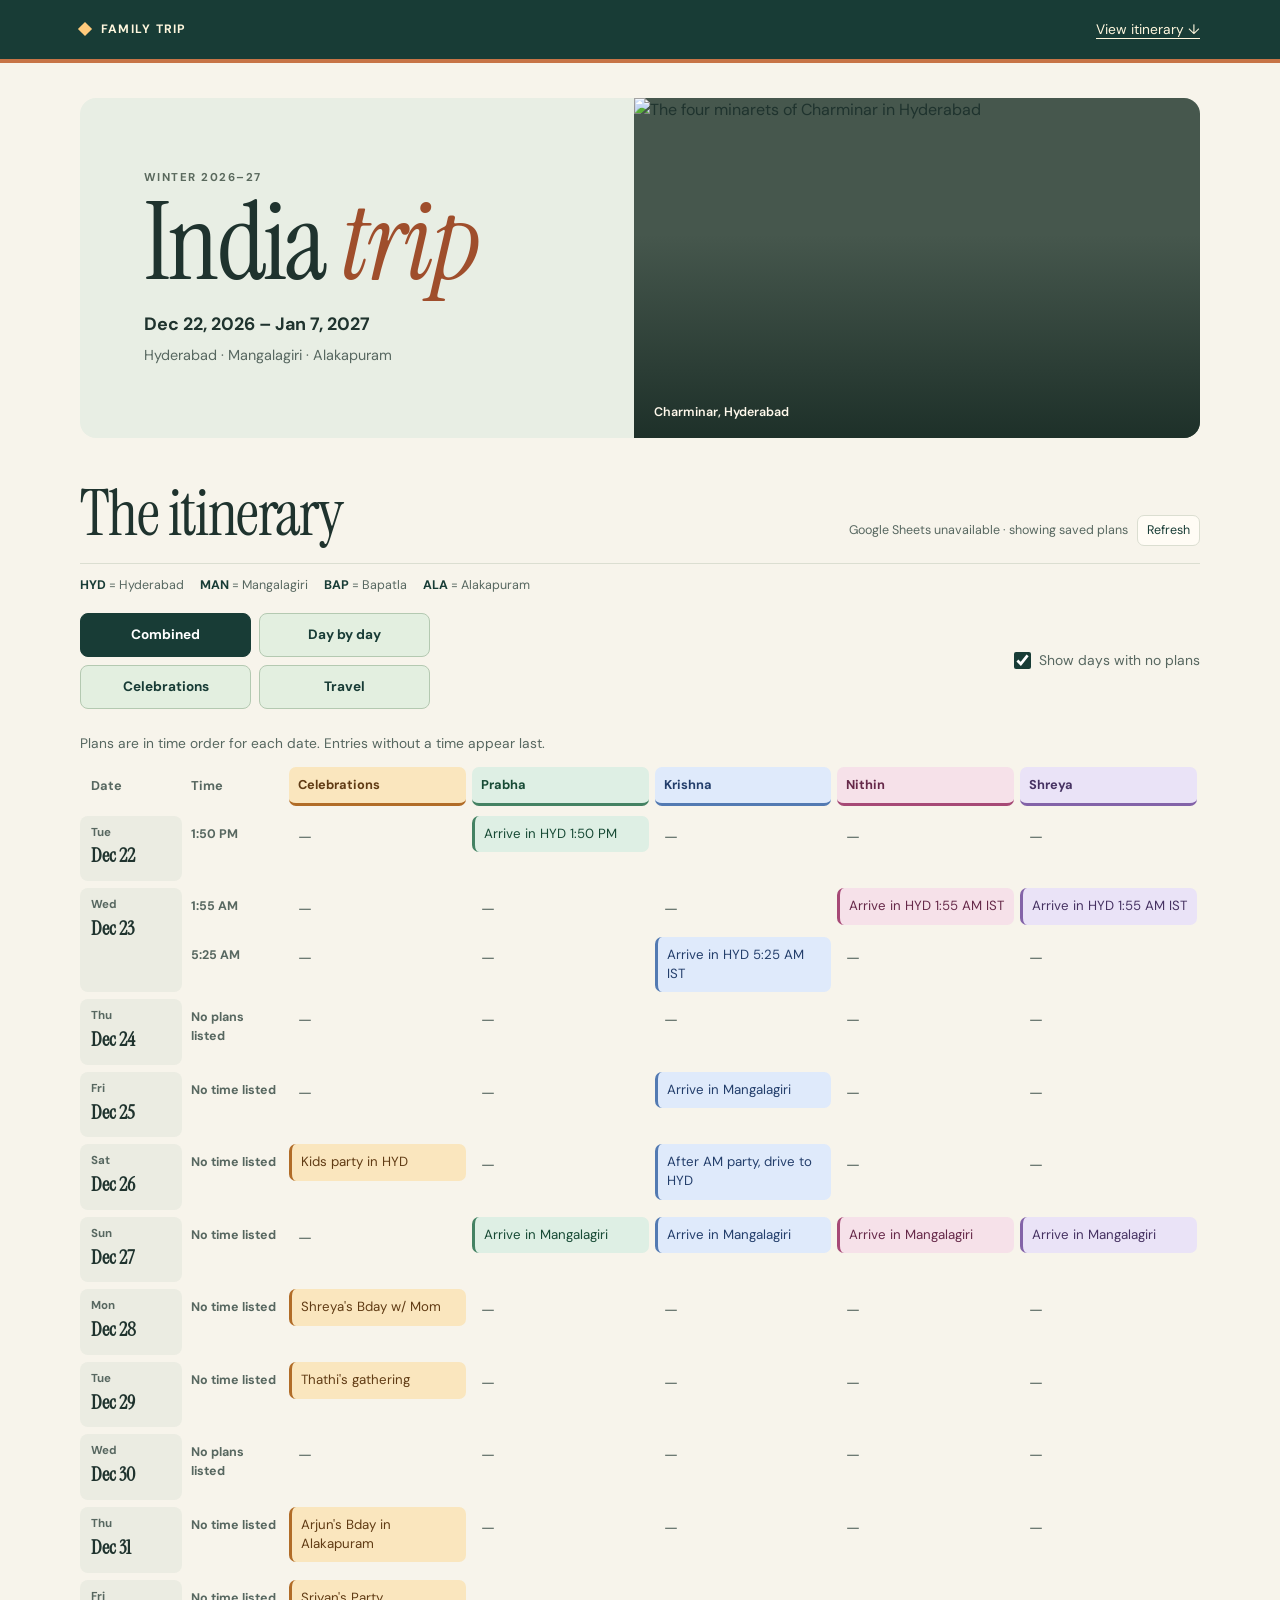
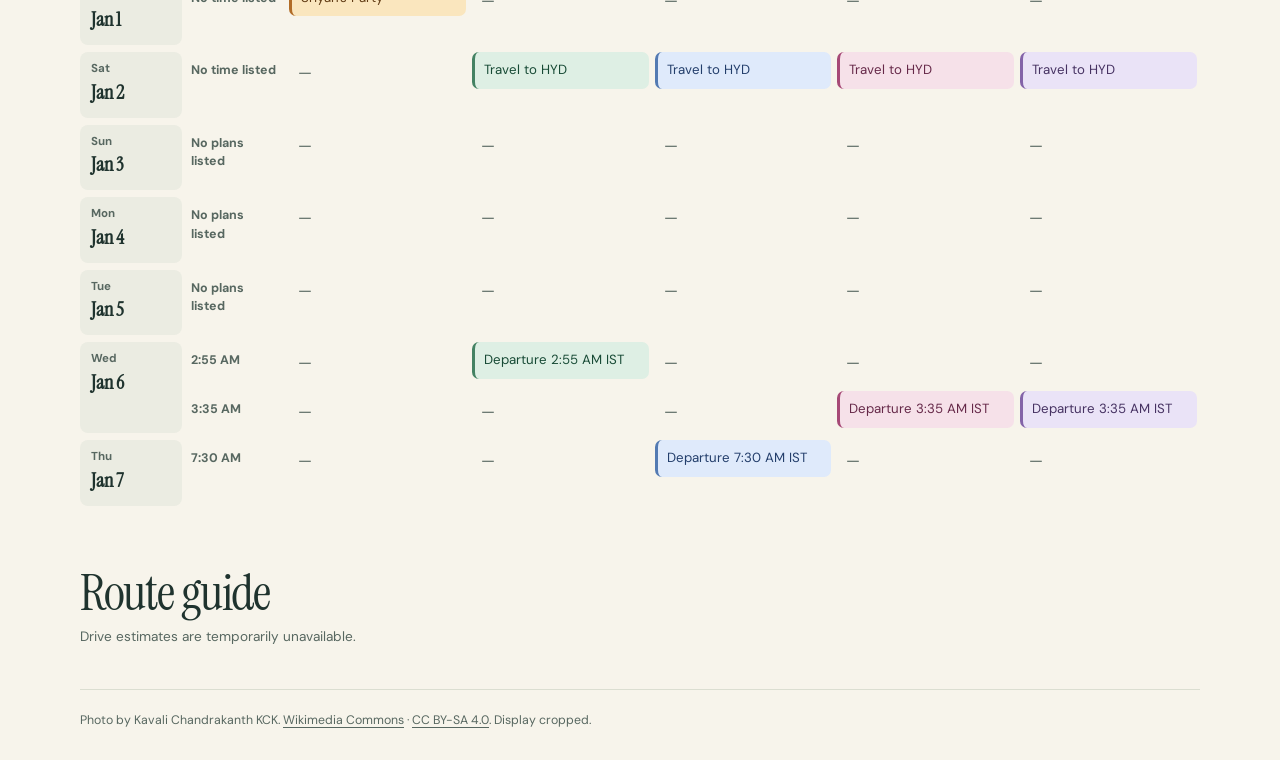
==== index.html @ cc732544 "Add a key for the route abbreviations" ====
<!doctype html>
<html lang="en">
<head>
  <meta charset="utf-8">
  <meta name="viewport" content="width=device-width, initial-scale=1">
  <meta name="theme-color" content="#183c36">
  <meta name="robots" content="noindex, nofollow">
  <title>India trip · Family itinerary</title>
  <link rel="preconnect" href="https://fonts.googleapis.com">
  <link rel="preconnect" href="https://fonts.gstatic.com" crossorigin>
  <link href="https://fonts.googleapis.com/css2?family=DM+Sans:wght@400;500;600;700&family=Instrument+Serif:ital@0;1&display=swap" rel="stylesheet">
  <style>
    :root {
      color-scheme: light;
      --paper: #f7f4eb;
      --card: #fffcf5;
      --ink: #1f332e;
      --muted: #576760;
      --forest: #183c36;
      --line: #dbded1;
      --gold: #ffcb7c;
      --serif: "Instrument Serif", Georgia, serif;
      --sans: "DM Sans", system-ui, sans-serif;
    }
    *, *::before, *::after { box-sizing: border-box; }
    body { margin: 0; font: 1rem/1.5 var(--sans); color: var(--ink); background: var(--paper); }
    button { font: inherit; cursor: pointer; }
    [hidden] { display: none !important; }
    :focus-visible { outline: 3px solid #a5522f; outline-offset: 4px; }
    .shell { width: min(1120px, calc(100% - 64px)); margin-inline: auto; }
    .skip { position: absolute; top: 1rem; left: 1rem; background: white; padding: .7rem; z-index: 1; transform: translateY(-200%); }
    .skip:focus { transform: none; }
    .masthead { background: var(--forest); color: #fff7de; border-bottom: 4px solid #c77446; }
    .masthead .shell { display: flex; justify-content: space-between; align-items: center; gap: 16px; min-height: 59px; }
    .brand { display: flex; align-items: center; gap: 11px; letter-spacing: .1em; text-transform: uppercase; font-size: .76rem; font-weight: 700; }
    .brand::before { content: ""; display: block; width: 10px; height: 10px; background: var(--gold); transform: rotate(45deg); }
    .masthead a { color: inherit; font-size: .86rem; text-underline-offset: 4px; }
    .hero { display: grid; grid-template-columns: 1fr 1.02fr; min-height: 340px; margin-top: 35px; background: #e8eee4; border-radius: 16px; overflow: hidden; }
    .intro { padding: clamp(30px, 5vw, 68px); align-self: center; }
    .eyebrow { margin: 0; text-transform: uppercase; letter-spacing: .13em; font-size: .71rem; font-weight: 700; color: #5a695d; }
    h1, h2, h3, p { margin-top: 0; }
    h1, h2 { font-family: var(--serif); font-weight: 400; letter-spacing: -.025em; }
    h1 { margin: 9px 0 11px; font-size: clamp(4rem, 8.4vw, 7.5rem); line-height: .87; }
    h1 em { font-weight: 400; color: #9f4e2c; }
    .date-range { margin: 22px 0 0; font-weight: 700; font-size: clamp(.91rem, 1.65vw, 1.12rem); }
    .places { color: var(--muted); font-size: .9rem; margin: 7px 0 0; }
    figure { margin: 0; position: relative; display: grid; align-items: end; min-height: 255px; isolation: isolate; background: #46574d; }
    figure img { position: absolute; inset: 0; height: 100%; width: 100%; object-fit: cover; object-position: 50% 43%; z-index: -2; }
    figure::after { content: ""; position: absolute; inset: 40% 0 0; background: linear-gradient(transparent, #10231dbf); z-index: -1; }
    figcaption { color: #fff9ec; margin: 0; padding: 16px 20px; font-size: .78rem; font-weight: 600; }
    .schedule { padding: 44px 0 54px; scroll-margin-top: 18px; }
    .schedule-head { display: flex; justify-content: space-between; align-items: end; gap: 18px; padding-bottom: 17px; border-bottom: 1px solid var(--line); }
    h2 { margin: 0; font-size: clamp(2.8rem, 5vw, 4.3rem); line-height: 1; }
    .sync { display: flex; gap: 9px; align-items: center; min-width: 0; color: var(--muted); font-size: .78rem; }
    .sync p { margin: 0; }
    .refresh { flex-shrink: 0; border: 1px solid var(--line); border-radius: 7px; padding: 5px 9px; color: var(--forest); background: var(--card); }
    .refresh:disabled { opacity: .65; cursor: wait; }
    .tools { display: flex; justify-content: space-between; align-items: center; flex-wrap: wrap; gap: 15px; margin: 18px 0 24px; }
    .route-key { display: flex; flex-wrap: wrap; gap: 5px 16px; margin: 12px 0 0; color: var(--muted); font-size: .78rem; }
    .route-key > span { white-space: nowrap; }
    .route-key strong { color: var(--forest); }
    .views { display: grid; grid-template-columns: repeat(2, minmax(0, 1fr)); gap: 8px; width: min(100%, 350px); }
    .views button { min-height: 44px; border: 1px solid #b4c9b1; border-radius: 8px; color: var(--forest); background: #e3efe0; padding: 8px 14px; font-weight: 700; font-size: .85rem; }
    .views button:hover { background: #d6e8d2; }
    .views button[aria-pressed="true"] { color: white; border-color: var(--forest); background: var(--forest); }
    .check { color: var(--muted); display: flex; gap: 8px; align-items: center; font-size: .87rem; cursor: pointer; }
    input[type="checkbox"] { accent-color: var(--forest); width: 17px; height: 17px; margin: 0; }
    .person { font-size: .9rem; display: flex; align-items: center; gap: 8px; }
    .person select { font: inherit; color: var(--ink); background: var(--card); padding: 7px 9px; border: 1px solid #b6c4b9; border-radius: 7px; }
    .month + .month { margin-top: 26px; }
    .month h3 { font-size: .76rem; font-weight: 700; text-transform: uppercase; letter-spacing: .11em; color: var(--muted); margin: 0 0 10px; }
    .days, .entries { list-style: none; margin: 0; padding: 0; }
    .days { display: grid; gap: 9px; }
    .day { display: grid; grid-template-columns: 88px 1fr; padding: 11px 17px; background: var(--card); border: 1px solid var(--line); border-radius: 10px; }
    .day time { display: flex; flex-direction: column; align-self: center; align-items: start; min-width: 0; }
    .day time strong { font: 2.35rem/.9 var(--serif); }
    .day time span { text-transform: uppercase; letter-spacing: .09em; font-size: .67rem; font-weight: 700; color: var(--muted); margin-top: 4px; }
    .entries { align-self: center; display: grid; gap: 5px; border-left: 1px solid var(--line); padding: 3px 0 3px 17px; }
    .entry { display: grid; grid-template-columns: 108px minmax(0, 1fr); gap: 12px; align-items: start; padding-block: 4px; line-height: 1.42; }
    .plan-text { display: block; overflow-wrap: anywhere; white-space: pre-line; }
    .plan-attendees { display: block; margin-top: 3px; color: var(--muted); font-size: .78rem; overflow-wrap: anywhere; }
    .route-guide { padding: 0 0 42px; }
    .route-guide h2 { font-size: clamp(2.25rem, 4vw, 3.35rem); }
    .route-list { display: grid; grid-template-columns: repeat(auto-fit, minmax(min(100%, 240px), 1fr)); gap: 10px; padding: 0; margin: 17px 0 0; list-style: none; }
    .route-card { background: var(--card); border: 1px solid var(--line); border-radius: 9px; padding: 13px 15px; }
    .route-card strong, .route-card span { display: block; }
    .route-card span, .route-status { color: var(--muted); font-size: .85rem; }
    .route-status { margin: 9px 0 0; }
    .tag { justify-self: start; max-width: 100%; border-radius: 5px; padding: 3px 8px; line-height: 1.35; font-size: .73rem; font-weight: 700; overflow-wrap: anywhere; }
    .tag.celebration { background: #fae3bc; color: #663e10; }
    .tag.travel { background: #e3edf6; color: #254965; }
    .entry.empty { display: block; color: var(--muted); font-size: .88rem; }
    .no-results { margin: 0; padding: 22px; border: 1px solid var(--line); border-radius: 10px; color: var(--muted); }
    .matrix { width: 100%; border-collapse: separate; border-spacing: 0 7px; table-layout: fixed; }
    .matrix caption { text-align: left; padding-bottom: 7px; color: var(--muted); font-size: .86rem; }
    .matrix th, .matrix td { text-align: left; vertical-align: top; }
    .matrix thead th { padding: 0 3px 3px; font-size: .8rem; }
    .matrix thead th:first-child { width: 102px; padding: 9px 11px; color: var(--muted); }
    .matrix thead .matrix-time-heading { width: 104px; padding: 9px; color: var(--muted); }
    .matrix tbody th { padding: 10px 11px; background: #ebece2; border-radius: 8px; }
    .matrix .matrix-slot { padding: 9px; color: var(--muted); font-size: .78rem; font-weight: 700; }
    .matrix time { display: grid; gap: 1px; white-space: nowrap; font-size: 1.28rem; font-family: var(--serif); font-weight: 400; }
    .matrix time span { font: 700 .72rem/1.2 var(--sans); color: var(--muted); }
    .matrix td { padding: 0 3px; }
    .matrix-heading, .matrix-plan { display: block; border-radius: 7px; background: var(--tone-bg); color: var(--tone-ink); }
    .matrix-heading { padding: 8px 9px; border-bottom: 3px solid var(--tone-accent); overflow-wrap: anywhere; }
    .matrix-plan { min-height: 100%; padding: 9px; font-size: .83rem; line-height: 1.4; border-left: 3px solid var(--tone-accent); }
    .matrix-plan .plan + .plan { margin-top: 6px; }
    .matrix-plan .plan-attendees { color: inherit; }
    .matrix-label { display: none; }
    .matrix-gap { display: block; padding: 9px; color: var(--muted); }
    .matrix [data-tone="0"] { --tone-bg: #fae6be; --tone-ink: #603b14; --tone-accent: #b16c27; }
    .matrix [data-tone="1"] { --tone-bg: #deefe4; --tone-ink: #174a35; --tone-accent: #448263; }
    .matrix [data-tone="2"] { --tone-bg: #dfeafb; --tone-ink: #233e6b; --tone-accent: #537ab2; }
    .matrix [data-tone="3"] { --tone-bg: #f6e1e9; --tone-ink: #662949; --tone-accent: #a64976; }
    .matrix [data-tone="4"] { --tone-bg: #eae3f7; --tone-ink: #463262; --tone-accent: #8363a8; }
    .matrix [data-tone="5"] { --tone-bg: #f6e4d7; --tone-ink: #643824; --tone-accent: #ac6846; }
    footer { padding: 21px 0 30px; border-top: 1px solid var(--line); color: var(--muted); font-size: .77rem; }
    footer a { color: inherit; text-underline-offset: 3px; }
    @media (max-width: 820px) {
      .matrix, .matrix caption, .matrix tbody { display: block; }
      .matrix thead { position: absolute; width: 1px; height: 1px; overflow: hidden; clip-path: inset(50%); white-space: nowrap; }
      .matrix tbody { padding: 10px; margin-top: 9px; background: var(--card); border: 1px solid var(--line); border-radius: 10px; }
      .matrix tbody tr { display: grid; grid-template-columns: repeat(2, minmax(0, 1fr)); gap: 8px; }
      .matrix tbody tr + tr { margin-top: 10px; }
      .matrix tbody th { grid-column: 1 / -1; padding: 2px 3px 6px; background: transparent; }
      .matrix time { display: flex; align-items: baseline; gap: 7px; }
      .matrix td { display: block; padding: 0; }
      .matrix td.is-empty { display: none; }
      .matrix .matrix-slot { grid-column: 1 / -1; padding: 0 3px; }
      .matrix-label { display: block; margin-bottom: 3px; font-size: .73rem; font-weight: 700; }
    }
    @media (max-width: 680px) {
      .shell { width: calc(100% - 32px); }
      .hero { grid-template-columns: minmax(0, 1fr); margin-top: 19px; }
      .intro { padding: 26px 23px; }
      h1 { font-size: clamp(3.8rem, 15vw, 6rem); }
      .date-range { margin-top: 16px; }
      figure { min-height: clamp(165px, 46vw, 280px); }
      .schedule { padding-top: 31px; }
      .schedule-head { align-items: start; flex-direction: column; gap: 9px; }
      .tools { margin-bottom: 20px; }
      .day { grid-template-columns: 51px minmax(0, 1fr); padding: 11px 10px; }
      .entries { padding-left: 10px; }
      .entry { grid-template-columns: minmax(0, 88px) minmax(0, 1fr); gap: 7px; font-size: .88rem; }
    }
    @media (max-width: 365px) {
      .entry { grid-template-columns: minmax(0, 1fr); gap: 3px; }
      .views button { padding-inline: 10px; }
    }
    @media (max-width: 400px) {
      .matrix tbody tr { grid-template-columns: minmax(0, 1fr); }
    }
  </style>
</head>
<body>
  <a class="skip" href="#schedule">Skip to itinerary</a>
  <header class="masthead">
    <div class="shell">
      <span class="brand">Family trip</span>
      <a href="#schedule">View itinerary ↓</a>
    </div>
  </header>
  <main class="shell">
    <section class="hero" aria-labelledby="trip-title">
      <div class="intro">
        <p class="eyebrow">Winter 2026–27</p>
        <h1 id="trip-title">India <em>trip</em></h1>
        <p class="date-range" id="date-range">Dec 22, 2026 – Jan 7, 2027</p>
        <p class="places">Hyderabad · Mangalagiri · Alakapuram</p>
      </div>
      <figure>
        <img src="https://thumb.wikimedia.org/wikipedia/commons/thumb/3/3e/Charminar_at_Hyderabad_Telangana_India.jpg/960px-Charminar_at_Hyderabad_Telangana_India.jpg" alt="The four minarets of Charminar in Hyderabad" width="960" height="720" fetchpriority="high">
        <figcaption>Charminar, Hyderabad</figcaption>
      </figure>
    </section>

    <section class="schedule" id="schedule" aria-labelledby="schedule-title">
      <div class="schedule-head">
        <h2 id="schedule-title">The itinerary</h2>
        <div class="sync">
          <p id="sync-status" role="status"></p>
          <button id="refresh" class="refresh" type="button" hidden>Refresh</button>
        </div>
      </div>
      <p class="route-key" aria-label="Route abbreviations">
        <span><strong>HYD</strong> = Hyderabad</span>
        <span><strong>MAN</strong> = Mangalagiri</span>
        <span><strong>BAP</strong> = Bapatla</span>
        <span><strong>ALA</strong> = Alakapuram</span>
      </p>
      <div class="tools">
        <div class="views" role="group" aria-label="Itinerary view">
          <button type="button" data-view="combined" aria-pressed="true">Combined</button>
          <button type="button" data-view="all" aria-pressed="false">Day by day</button>
          <button type="button" data-view="celebration" aria-pressed="false">Celebrations</button>
          <button type="button" data-view="travel" aria-pressed="false">Travel</button>
        </div>
        <label id="empty-filter" class="check"><input id="show-empty" type="checkbox" checked> Show days with no plans</label>
        <label id="person-filter" class="person" hidden>Traveler <select id="traveler"></select></label>
      </div>
      <noscript>The itinerary needs JavaScript to display.</noscript>
      <div id="itinerary"></div>
    </section>
    <section class="route-guide" aria-labelledby="route-title">
      <h2 id="route-title">Route guide</h2>
      <p id="route-status" class="route-status">Loading drive estimates…</p>
      <ul class="route-list" id="route-list" hidden></ul>
    </section>
  </main>
  <footer class="shell">
    Photo by Kavali Chandrakanth KCK. <a href="https://commons.wikimedia.org/wiki/File:Charminar_at_Hyderabad_Telangana_India.jpg">Wikimedia Commons</a> · <a href="https://creativecommons.org/licenses/by-sa/4.0/">CC BY-SA 4.0</a>. Display cropped.
  </footer>

  <script id="initial-calendar" type="application/json">[["Celebrations","","","","","Kids party in HYD","","Shreya's Bday w/ Mom","Thathi's gathering","","Arjun's Bday in Alakapuram","Sriyan's Party","","","","","",""],["Day","Tue","Wed","Thu","Fri","Sat","Sun","Mon","Tue","Wed","Thu","Fri","Sat","Sun","Mon","Tue","Wed","Thu"],["Date","Dec 22, 2026","Dec 23, 2026","Dec 24, 2026","Dec 25, 2026","Dec 26, 2026","Dec 27, 2026","Dec 28, 2026","Dec 29, 2026","Dec 30, 2026","Dec 31, 2026","Jan 1, 2027","Jan 2, 2027","Jan 3, 2027","Jan 4, 2027","Jan 5, 2027","Jan 6, 2027","Jan 7, 2027"],["Prabha","Arrive in HYD 1:50 PM","","","","","Arrive in Mangalagiri ","","","","","","Travel to HYD","","","","Departure 2:55 AM IST",""],["Krishna","","Arrive in HYD 5:25 AM IST","","Arrive in Mangalagiri","After AM party, drive to HYD","Arrive in Mangalagiri ","","","","","","Travel to HYD","","","","","Departure 7:30 AM IST"],["Nithin","","Arrive in HYD 1:55 AM IST","","","","Arrive in Mangalagiri ","","","","","","Travel to HYD","","","","Departure 3:35 AM IST",""],["Shreya","","Arrive in HYD 1:55 AM IST","","","","Arrive in Mangalagiri ","","","","","","Travel to HYD","","","","Departure 3:35 AM IST",""]]</script>
  <script>
    // The published CSV for Sheet1. Google Sheets republishes it after edits.
    const PUBLISHED_CSV_URL = "https://docs.google.com/spreadsheets/d/e/2PACX-1vR_6ZXlSI_TgVWJ4wNgUjVeoqq0SFNtmyD9HkYUChgxTGvZujkXcUZEdvzjH-LwC9jJdSWvFAOh5tL8/pub?gid=0&single=true&output=csv";
    const FIRST_TRIP_YEAR = 2026;
    const ROUTES_TAB_ID = "202627003";
    const REFRESH_INTERVAL_MS = 5 * 60 * 1000;
    const MONTHS = ["jan", "feb", "mar", "apr", "may", "jun", "jul", "aug", "sep", "oct", "nov", "dec"];

    function parseCSV(text) {
      const rows = [];
      let row = [];
      let value = "";
      let inQuotes = false;
      text = text.replace(/^\uFEFF/, "");
      for (let index = 0; index < text.length; index++) {
        const char = text[index];
        if (char === '"' && inQuotes && text[index + 1] === '"') {
          value += '"';
          index++;
        } else if (char === '"' && (inQuotes || value === "")) {
          inQuotes = !inQuotes;
        } else if (!inQuotes && char === ",") {
          row.push(value);
          value = "";
        } else if (!inQuotes && (char === "\r" || char === "\n")) {
          row.push(value);
          rows.push(row);
          row = [];
          value = "";
          if (char === "\r" && text[index + 1] === "\n") index++;
        } else {
          value += char;
        }
      }
      if (inQuotes) throw new Error("Incomplete CSV field");
      if (row.length || value) rows.push([...row, value]);
      return rows;
    }

    function parseDate(value, year, previousMonth) {
      const named = /^([a-z]+)\s+(\d{1,2})(?:,?\s+(\d{4}))?$/i.exec(value);
      const iso = /^(\d{4})-(\d{1,2})-(\d{1,2})$/.exec(value);
      const numeric = /^(\d{1,2})\/(\d{1,2})(?:\/(\d{2}|\d{4}))?$/.exec(value);
      let month, day, explicitYear;
      if (named) {
        month = MONTHS.indexOf(named[1].slice(0, 3).toLowerCase()) + 1;
        day = Number(named[2]);
        explicitYear = Number(named[3]);
      } else if (iso) {
        [explicitYear, month, day] = iso.slice(1).map(Number);
      } else if (numeric) {
        [month, day, explicitYear] = numeric.slice(1).map(Number);
        if (explicitYear && explicitYear < 100) explicitYear += 2000;
      } else {
        return null;
      }
      if (!month || month > 12 || !day || day > 31) return null;
      const resolvedYear = explicitYear || (year + (previousMonth === 12 && month === 1 ? 1 : 0));
      const date = new Date(Date.UTC(resolvedYear, month - 1, day));
      return date.getUTCDate() === day ? date : null;
    }

    function planMinutes(text) {
      const match = /\b(?:(?<hour12>1[0-2]|0?[1-9])(?::(?<minute12>[0-5]\d))?\s*(?<period>[ap])\.?m\b\.?|(?<hour24>[01]\d|2[0-3]):(?<minute24>[0-5]\d)\b(?!\s*[ap]\.?m\b)|(?<word>noon|midnight)\b)/i.exec(text);
      if (!match || /\b(?:after|before|by)\s*$/i.test(text.slice(0, match.index))) return null;
      const { hour12, minute12, period, hour24, minute24, word } = match.groups;
      if (word) return word.toLowerCase() === "noon" ? 720 : 0;
      if (period) return (Number(hour12) % 12 + (period.toLowerCase() === "p" ? 12 : 0)) * 60 + Number(minute12 ?? 0);
      return Number(hour24) * 60 + Number(minute24);
    }

    function readPlans(cell, type, label) {
      const entries = [];
      for (const line of (cell ?? "").split(/\r?\n/)) {
        const text = line.trim();
        if (!text) continue;
        const minutes = planMinutes(text);
        const previous = entries.at(-1);
        if (previous && minutes === null) {
          previous.text += "\n" + text;
        } else {
          entries.push({ type, label, text, minutes });
        }
      }
      return entries;
    }

    function readCalendar(rows) {
      const [celebrations, , dates, ...followingRows] = rows;
      if (dates?.[0]?.trim().toLowerCase() !== "date") {
        throw new Error("The calendar needs its Date row in row 3");
      }
      const travelers = [];
      const attendees = followingRows.find(row => row[0]?.trim().toLowerCase() === "celebration attendees");
      for (const row of followingRows) {
        const name = row[0]?.trim();
        if (!name) break;
        if (row === attendees) continue;
        const entries = row.slice(1);
        travelers.push({ name, entries });
      }
      let year = FIRST_TRIP_YEAR;
      let previousMonth;
      let currentDay;
      const daysByDate = new Map();
      const width = Math.max(dates.length, celebrations.length, ...travelers.map(person => person.entries.length + 1));
      for (let column = 1; column < width; column++) {
        const dateText = dates[column]?.trim();
        if (dateText) {
          const date = parseDate(dateText, year, previousMonth);
          currentDay = undefined;
          if (!date) continue;
          year = date.getUTCFullYear();
          previousMonth = date.getUTCMonth() + 1;
          const key = date.toISOString();
          if (!daysByDate.has(key)) daysByDate.set(key, { date, entries: [] });
          currentDay = daysByDate.get(key);
        }
        if (!currentDay) continue;
        const entries = readPlans(celebrations[column], "celebration", "Celebration");
        const guestLists = attendees?.[column]?.split(/\r?\n/) ?? [];
        entries.forEach((entry, index) => {
          const guests = entries.length === 1 ? guestLists.map(line => line.trim()).filter(Boolean).join(", ") : guestLists[index]?.trim();
          if (guests) entry.attendees = guests;
        });
        for (const person of travelers) {
          entries.push(...readPlans(person.entries[column - 1], "travel", person.name));
        }
        currentDay.entries.push(...entries);
      }
      const days = [...daysByDate.values()];
      if (!days.length) throw new Error("No dated columns found");
      for (const day of days) day.entries.sort((left, right) => (left.minutes ?? 1440) - (right.minutes ?? 1440));
      days.sort((left, right) => left.date - right.date);
      return { days, travelers: [...new Set(travelers.map(person => person.name))] };
    }

    function displayDate(date, options) {
      return new Intl.DateTimeFormat("en-US", { ...options, timeZone: "UTC" }).format(date);
    }

    const LOCATION_CODES = {
      "hyderabad airport (hyd)": "HYD",
      mangalagiri: "MAN",
      bapatla: "BAP",
      alakapuram: "ALA"
    };
    const HYDERABAD_ALIASES = ["hyderabad", "hydrabad", "hyderabad airport"];

    function locationKey(name) {
      const key = name.trim().toLowerCase().replace(/\s+/g, " ");
      if (HYDERABAD_ALIASES.includes(key)) return "hyderabad airport (hyd)";
      return Object.keys(LOCATION_CODES).find(location => LOCATION_CODES[location].toLowerCase() === key) ?? key;
    }

    function routeKey(from, to) {
      return locationKey(from) + " >> " + locationKey(to);
    }

    function compactRoute(from, to) {
      const label = name => LOCATION_CODES[locationKey(name)] ?? name;
      return label(from) + " >> " + label(to);
    }

    function compactDuration(duration) {
      return duration.replace(/\s*(?:hours?|hrs?|h)\b/gi, "h")
        .replace(/\s*(?:minutes?|mins?|m)\b/gi, "m");
    }

    function maxDriveMinutes(duration) {
      const upper = duration.split(/[-–—]/).at(-1).trim();
      const parts = /^(?:(\d+)\s*(?:hours?|hrs?|h)\b)?\s*(?:(\d+)\s*(?:minutes?|mins?|m)\b)?$/i.exec(upper);
      return parts && (parts[1] || parts[2]) ? Number(parts[1] ?? 0) * 60 + Number(parts[2] ?? 0) : null;
    }

    function compactTimeRange(start, duration) {
      const arrival = start + duration;
      const daysLater = Math.floor(arrival / 1440);
      const period = total => total % 1440 < 720 ? "am" : "pm";
      const clock = total => {
        const hours = Math.floor(total / 60) % 12 || 12;
        const minutes = total % 60;
        return String(hours) + (minutes ? ":" + String(minutes).padStart(2, "0") : "");
      };
      const startPeriod = !daysLater && period(start) === period(arrival) ? "" : period(start);
      return clock(start) + startPeriod + " - " + clock(arrival) + period(arrival) + (daysLater ? " (+" + daysLater + "d)" : "");
    }

    function readRoutes(rows) {
      const [header, ...entries] = rows;
      if (header?.slice(0, 3).join("|") !== "From|To|Estimated drive time") throw new Error("Expected the Routes tab");
      const routes = new Map();
      for (const row of entries) {
        const [from, to, duration] = row.map(value => value.trim());
        if (from && to && duration) routes.set(routeKey(from, to), { from, to, duration });
      }
      return routes;
    }

    function element(tag, className, content) {
      const child = document.createElement(tag);
      if (className) child.className = className;
      if (content !== undefined) child.textContent = content;
      return child;
    }

    const itinerary = document.querySelector("#itinerary");
    const dateRange = document.querySelector("#date-range");
    const status = document.querySelector("#sync-status");
    const refresh = document.querySelector("#refresh");
    const traveler = document.querySelector("#traveler");
    const showEmpty = document.querySelector("#show-empty");
    const routeList = document.querySelector("#route-list");
    const routeStatus = document.querySelector("#route-status");
    const viewButtons = [...document.querySelectorAll("[data-view]")];
    let calendar;
    let routes = new Map();
    let view = "combined";
    let lastAttempt = 0;

    function renderPlan(entry) {
      const plan = element("div", "plan");
      let text = entry.text;
      let routeDetails;
      if (entry.type === "travel") {
        const segments = entry.text.split("|").map(segment => {
          const endpoints = segment.trim().split(/\s*(?:>>|»|→)\s*/);
          if (endpoints.length !== 2 || endpoints.some(endpoint => !endpoint)) return segment.trim();
          const [departure, destination] = endpoints;
          const prefix = /^((?:\d{1,2}(?::\d{2})?\s*[ap]\.?m\.?|\d{2}:\d{2}|noon|midnight)(?:\s+IST)?)\s+/i.exec(departure);
          const origin = prefix ? departure.slice(prefix[0].length) : departure;
          const route = routes.get(routeKey(origin, destination));
          if (!route) return endpoints.join(" >> ");
          routeDetails = route;
          return compactRoute(route.from, route.to);
        });
        text = segments.join(" · ");
        if (routeDetails) {
          const start = entry.minutes ?? planMinutes(entry.text);
          const maxDuration = maxDriveMinutes(routeDetails.duration);
          if (start !== null && maxDuration !== null) {
            const clockOnly = /^(?:\d{1,2}(?::\d{2})?\s*[ap]\.?m\.?|\d{2}:\d{2}|noon|midnight)(?:\s+IST)?$/i;
            text = segments.filter(segment => !clockOnly.test(segment)).join(" · ") + " " + compactTimeRange(start, maxDuration);
          } else {
            text += " · " + compactDuration(routeDetails.duration);
          }
        }
      }
      const planText = element("span", "plan-text", text);
      if (routeDetails) planText.title = routeDetails.from + " to " + routeDetails.to + " · Estimated drive: " + routeDetails.duration;
      plan.append(planText);
      if (entry.attendees) plan.append(element("span", "plan-attendees", "Attending: " + entry.attendees));
      return plan;
    }

    function renderRoutes() {
      routeList.replaceChildren();
      for (const { from, to, duration } of routes.values()) {
        const card = element("li", "route-card");
        const label = element("strong", "", compactRoute(from, to));
        label.title = from + " to " + to;
        card.append(label, element("span", "", compactDuration(duration)));
        routeList.append(card);
      }
      routeList.hidden = routes.size === 0;
      routeStatus.hidden = routes.size > 0;
      routeStatus.textContent = "No drive estimates to display.";
    }

    function renderDay(day, entries) {
      const item = element("li", "day");
      const time = element("time");
      time.dateTime = day.date.toISOString().slice(0, 10);
      time.setAttribute("aria-label", displayDate(day.date, { weekday: "long", month: "long", day: "numeric" }));
      time.append(
        element("strong", "", String(day.date.getUTCDate())),
        element("span", "", displayDate(day.date, { weekday: "short" }))
      );
      const list = element("ul", "entries");
      for (const entry of entries) {
        const row = element("li", "entry");
        row.append(element("span", "tag " + entry.type, entry.label), renderPlan(entry));
        list.append(row);
      }
      if (!entries.length) list.append(element("li", "entry empty", "No plans listed"));
      item.append(time, list);
      return item;
    }

    function renderCombined() {
      const days = calendar.days.filter(day => day.entries.length || showEmpty.checked);
      if (!days.length) {
        itinerary.append(element("p", "no-results", "No plans listed yet."));
        return;
      }

      const columns = [
        { label: "Celebrations", tone: 0 },
        ...calendar.travelers.map((label, index) => ({ label, tone: 1 + index % 5 }))
      ];
      const table = element("table", "matrix");
      table.setAttribute("role", "table");
      table.append(element("caption", "", "Plans are in time order for each date. Entries without a time appear last."));
      const header = element("thead");
      header.setAttribute("role", "rowgroup");
      const headings = element("tr");
      headings.setAttribute("role", "row");
      const dateHeading = element("th", "", "Date");
      dateHeading.scope = "col";
      const timeHeading = element("th", "matrix-time-heading", "Time");
      timeHeading.scope = "col";
      headings.append(dateHeading, timeHeading);
      for (const { label, tone } of columns) {
        const heading = element("th");
        heading.scope = "col";
        const badge = element("span", "matrix-heading", label);
        badge.setAttribute("data-tone", String(tone));
        heading.append(badge);
        headings.append(heading);
      }
      header.append(headings);
      table.append(header);

      for (const day of days) {
        const body = element("tbody");
        body.setAttribute("role", "rowgroup");
        const slots = new Map();
        for (const entry of day.entries) {
          if (!slots.has(entry.minutes)) slots.set(entry.minutes, []);
          slots.get(entry.minutes).push(entry);
        }
        if (!slots.size) slots.set(null, []);
        const rowHeading = element("th");
        rowHeading.scope = "rowgroup";
        rowHeading.rowSpan = slots.size;
        rowHeading.setAttribute("role", "rowheader");
        const date = element("time");
        date.dateTime = day.date.toISOString().slice(0, 10);
        date.append(
          element("span", "", displayDate(day.date, { weekday: "short" })),
          element("strong", "", displayDate(day.date, { month: "short", day: "numeric" }))
        );
        rowHeading.append(date);
        for (const [minutes, entries] of slots) {
          const row = element("tr");
          row.setAttribute("role", "row");
          if (!body.children.length) row.append(rowHeading);
          const timeLabel = minutes === null
            ? (entries.length ? "No time listed" : "No plans listed")
            : displayDate(new Date(minutes * 60000), { hour: "numeric", minute: "2-digit" });
          const slot = element("td", "matrix-slot", timeLabel);
          slot.setAttribute("role", "cell");
          row.append(slot);
          for (const { label, tone } of columns) {
            const plans = entries.filter(entry => tone === 0 ? entry.type === "celebration" : entry.type === "travel" && entry.label === label);
            const cell = element("td", plans.length ? "" : "is-empty");
            cell.setAttribute("role", "cell");
            if (plans.length) {
              const plan = element("div", "matrix-plan");
              plan.setAttribute("data-tone", String(tone));
              const stackedLabel = element("span", "matrix-label", label);
              stackedLabel.setAttribute("aria-hidden", "true");
              plan.append(stackedLabel, ...plans.map(renderPlan));
              cell.append(plan);
            } else {
              cell.append(element("span", "matrix-gap", "—"));
            }
            row.append(cell);
          }
          body.append(row);
        }
        table.append(body);
      }
      itinerary.append(table);
    }

    function render() {
      document.querySelector("#person-filter").hidden = view !== "travel";
      document.querySelector("#empty-filter").hidden = view !== "all" && view !== "combined";
      itinerary.replaceChildren();
      if (view === "combined") {
        renderCombined();
        return;
      }
      let activeMonth;
      let monthList;
      for (const day of calendar.days) {
        const entries = day.entries.filter(entry =>
          (view === "all" || entry.type === view) &&
          (view !== "travel" || !traveler.value || entry.label === traveler.value)
        );
        if (!entries.length && !(view === "all" && showEmpty.checked)) continue;
        const month = displayDate(day.date, { month: "long", year: "numeric" });
        if (activeMonth !== month) {
          activeMonth = month;
          const section = element("section", "month");
          monthList = element("ol", "days");
          section.append(element("h3", "", month), monthList);
          itinerary.append(section);
        }
        monthList.append(renderDay(day, entries));
      }
      if (!monthList) itinerary.append(element("p", "no-results", "No plans match this view."));
    }

    function setCalendar(nextCalendar) {
      calendar = nextCalendar;
      const previousTraveler = traveler.value;
      traveler.replaceChildren(new Option("Everyone", ""));
      for (const name of calendar.travelers) traveler.add(new Option(name, name));
      if (calendar.travelers.includes(previousTraveler)) traveler.value = previousTraveler;
      const format = { month: "short", day: "numeric", year: "numeric" };
      const first = displayDate(calendar.days[0].date, format);
      const last = displayDate(calendar.days.at(-1).date, format);
      dateRange.textContent = first === last ? first : first + " – " + last;
      render();
    }

    async function fetchSheet(tabId) {
      const url = new URL(PUBLISHED_CSV_URL);
      const allowed = url.origin === "https://docs.google.com" && url.pathname.startsWith("/spreadsheets/");
      if (!allowed || url.searchParams.get("output") !== "csv") throw new Error("Expected a published Google Sheets CSV link");
      if (tabId) url.searchParams.set("gid", tabId);
      const response = await fetch(url, {
        cache: "no-store",
        credentials: "omit",
        signal: AbortSignal.timeout(12000)
      });
      if (!response.ok) throw new Error("Google Sheets feed is unavailable");
      const contents = await response.text();
      if (/^\s*</.test(contents)) throw new Error("Google Sheets returned a webpage");
      return parseCSV(contents);
    }

    async function refreshCalendar() {
      if (!PUBLISHED_CSV_URL || refresh.disabled) return;
      refresh.disabled = true;
      lastAttempt = Date.now();
      status.textContent = "Checking Google Sheets…";
      try {
        const [schedule, routeFeed] = await Promise.allSettled([
          fetchSheet().then(readCalendar),
          fetchSheet(ROUTES_TAB_ID).then(readRoutes)
        ]);
        if (routeFeed.status === "fulfilled") {
          routes = routeFeed.value;
          renderRoutes();
        } else if (!routes.size) {
          routeStatus.textContent = "Drive estimates are temporarily unavailable.";
        }
        if (schedule.status === "rejected") {
          render();
          throw schedule.reason;
        }
        setCalendar(schedule.value);
        status.textContent = "Checked Google Sheets at " + new Intl.DateTimeFormat(undefined, {
          hour: "numeric", minute: "2-digit"
        }).format(new Date());
      } catch {
        status.textContent = "Google Sheets unavailable · showing saved plans";
      } finally {
        refresh.disabled = false;
      }
    }

    for (const button of viewButtons) {
      button.addEventListener("click", () => {
        view = button.dataset.view;
        for (const option of viewButtons) option.setAttribute("aria-pressed", String(option === button));
        render();
      });
    }
    traveler.addEventListener("change", render);
    showEmpty.addEventListener("change", render);
    refresh.addEventListener("click", refreshCalendar);

    setCalendar(readCalendar(JSON.parse(document.querySelector("#initial-calendar").textContent)));
    status.textContent = "Itinerary snapshot";
    if (PUBLISHED_CSV_URL) {
      refresh.hidden = false;
      refreshCalendar();
      setInterval(() => {
        if (!document.hidden && Date.now() - lastAttempt >= REFRESH_INTERVAL_MS) refreshCalendar();
      }, REFRESH_INTERVAL_MS);
      document.addEventListener("visibilitychange", () => {
        if (!document.hidden && Date.now() - lastAttempt >= REFRESH_INTERVAL_MS) refreshCalendar();
      });
    } else {
      renderRoutes();
    }
  </script>
</body>
</html>
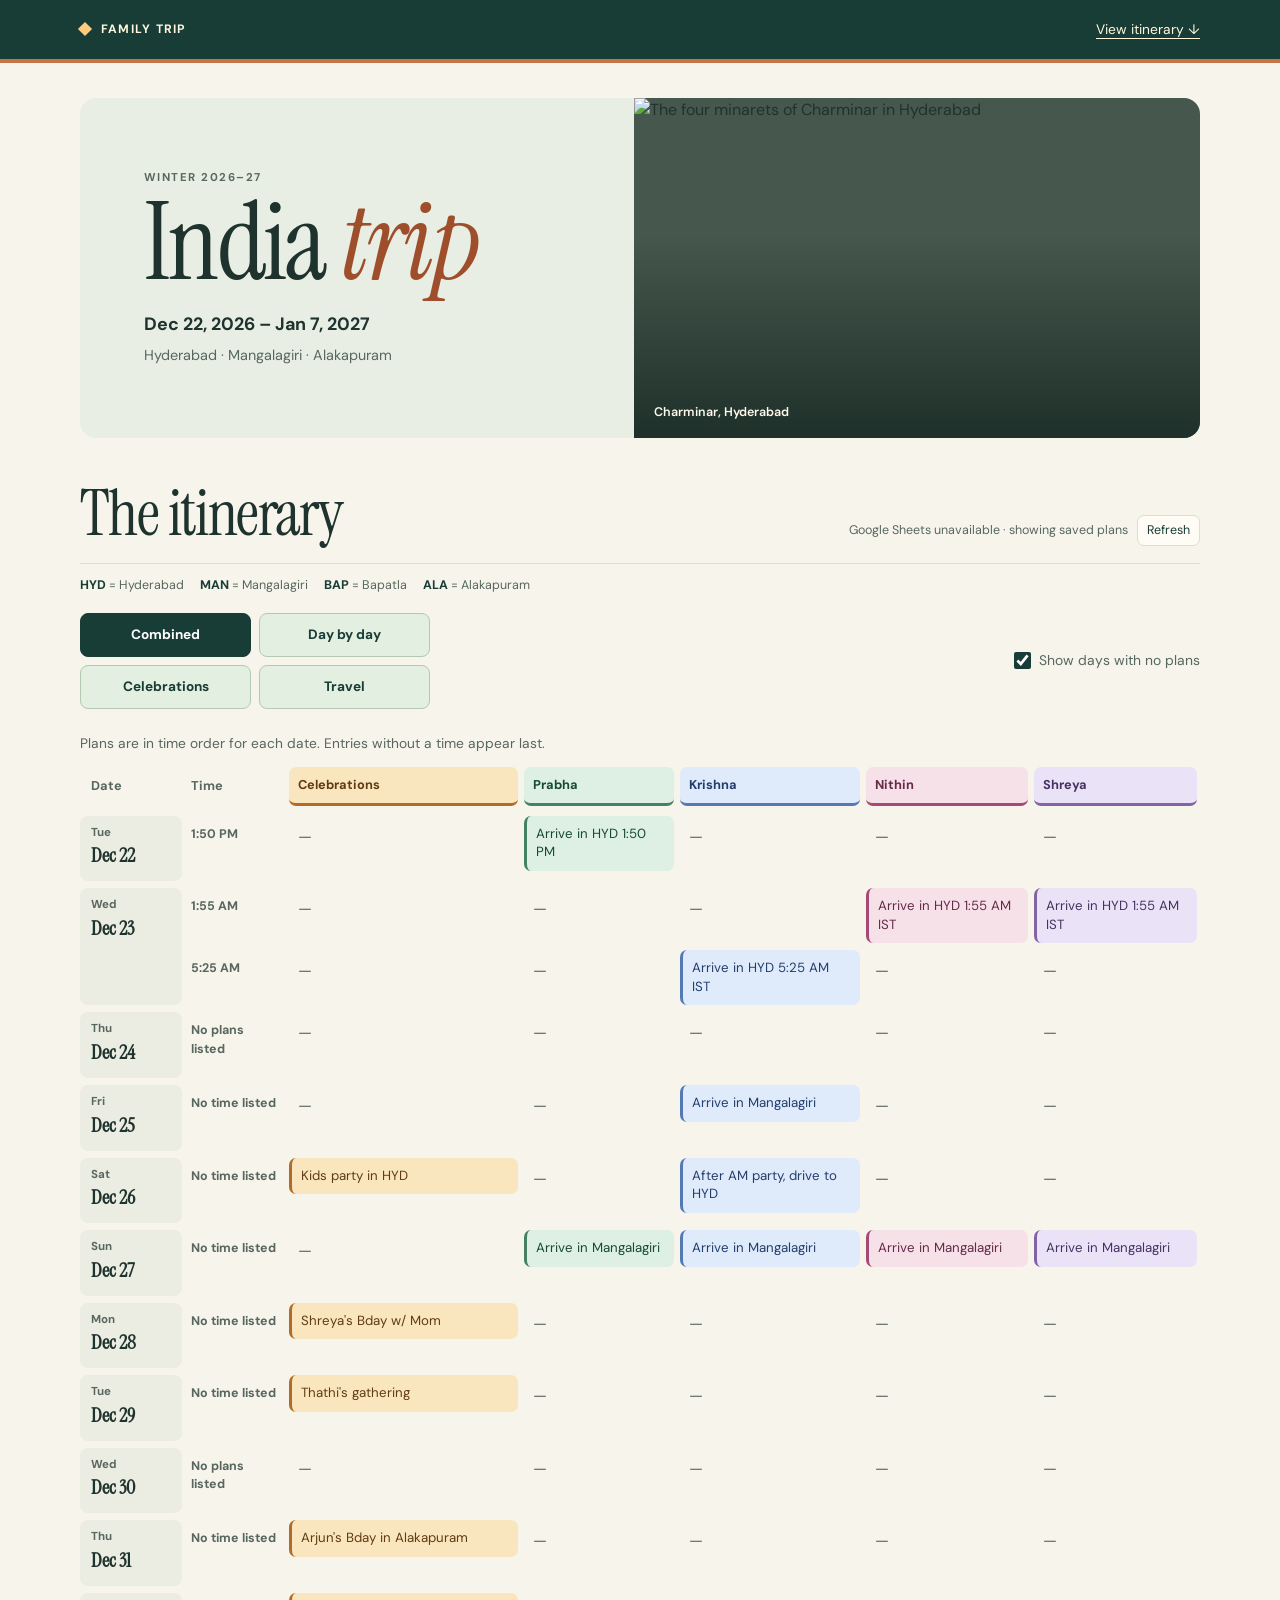
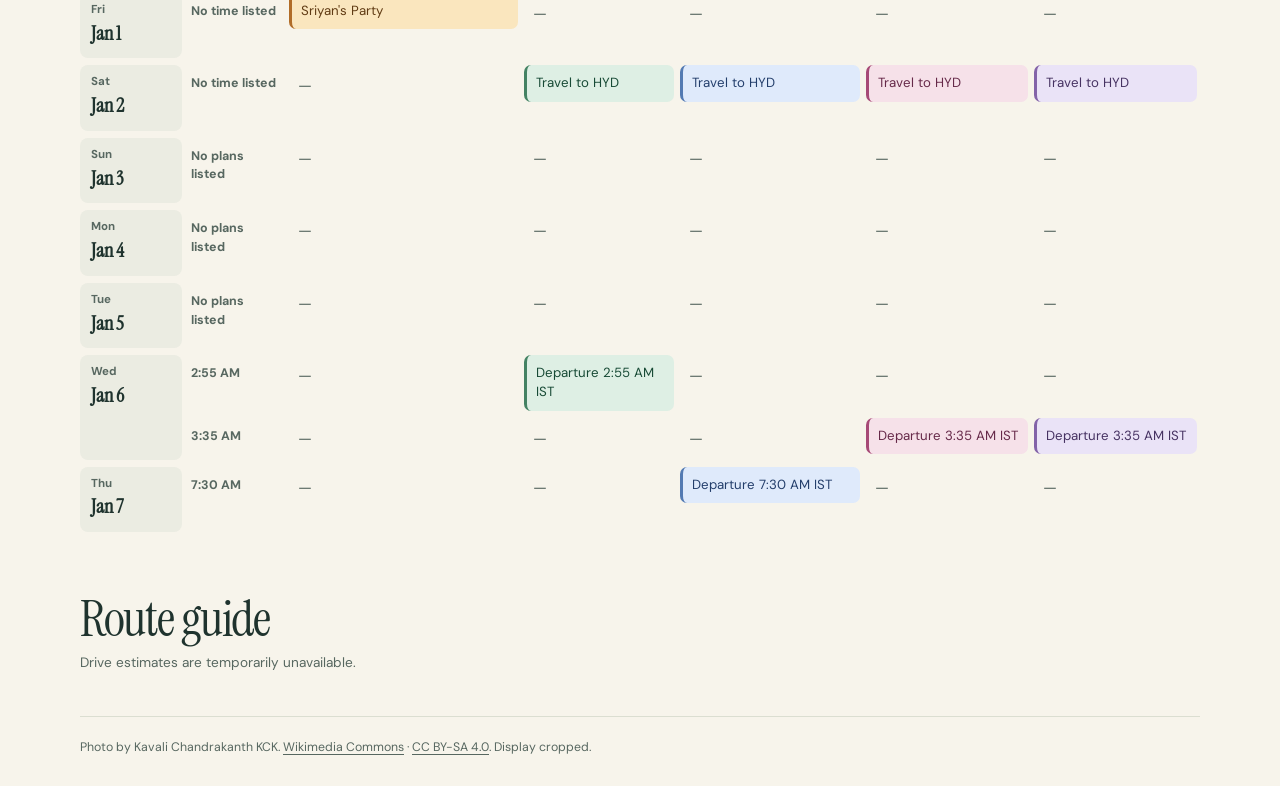
==== commit adaf569e: "Widen celebrations in the combined itinerary" ====
--- a/index.html
+++ b/index.html
@@ -117,6 +117,14 @@
     .matrix [data-tone="5"] { --tone-bg: #f6e4d7; --tone-ink: #643824; --tone-accent: #ac6846; }
     footer { padding: 21px 0 30px; border-top: 1px solid var(--line); color: var(--muted); font-size: .77rem; }
     footer a { color: inherit; text-underline-offset: 3px; }
+    @media (min-width: 821px) {
+      #itinerary:has(> .matrix) { overflow-x: auto; }
+      .matrix { table-layout: auto; }
+      .matrix thead th:first-child { min-width: 102px; }
+      .matrix thead .matrix-time-heading { min-width: 104px; }
+      .matrix thead .matrix-celebrations { width: 235px; min-width: 235px; }
+      .matrix thead th:nth-child(n + 4) { min-width: 92px; }
+    }
     @media (max-width: 820px) {
       .matrix, .matrix caption, .matrix tbody { display: block; }
       .matrix thead { position: absolute; width: 1px; height: 1px; overflow: hidden; clip-path: inset(50%); white-space: nowrap; }
@@ -128,6 +136,7 @@
       .matrix td { display: block; padding: 0; }
       .matrix td.is-empty { display: none; }
       .matrix .matrix-slot { grid-column: 1 / -1; padding: 0 3px; }
+      .matrix td.matrix-celebrations { grid-column: 1 / -1; }
       .matrix-label { display: block; margin-bottom: 3px; font-size: .73rem; font-weight: 700; }
     }
     @media (max-width: 680px) {
@@ -526,7 +535,7 @@
       timeHeading.scope = "col";
       headings.append(dateHeading, timeHeading);
       for (const { label, tone } of columns) {
-        const heading = element("th");
+        const heading = element("th", tone === 0 ? "matrix-celebrations" : "");
         heading.scope = "col";
         const badge = element("span", "matrix-heading", label);
         badge.setAttribute("data-tone", String(tone));
@@ -569,6 +578,7 @@
           for (const { label, tone } of columns) {
             const plans = entries.filter(entry => tone === 0 ? entry.type === "celebration" : entry.type === "travel" && entry.label === label);
             const cell = element("td", plans.length ? "" : "is-empty");
+            if (tone === 0) cell.className = plans.length ? "matrix-celebrations" : "matrix-celebrations is-empty";
             cell.setAttribute("role", "cell");
             if (plans.length) {
               const plan = element("div", "matrix-plan");
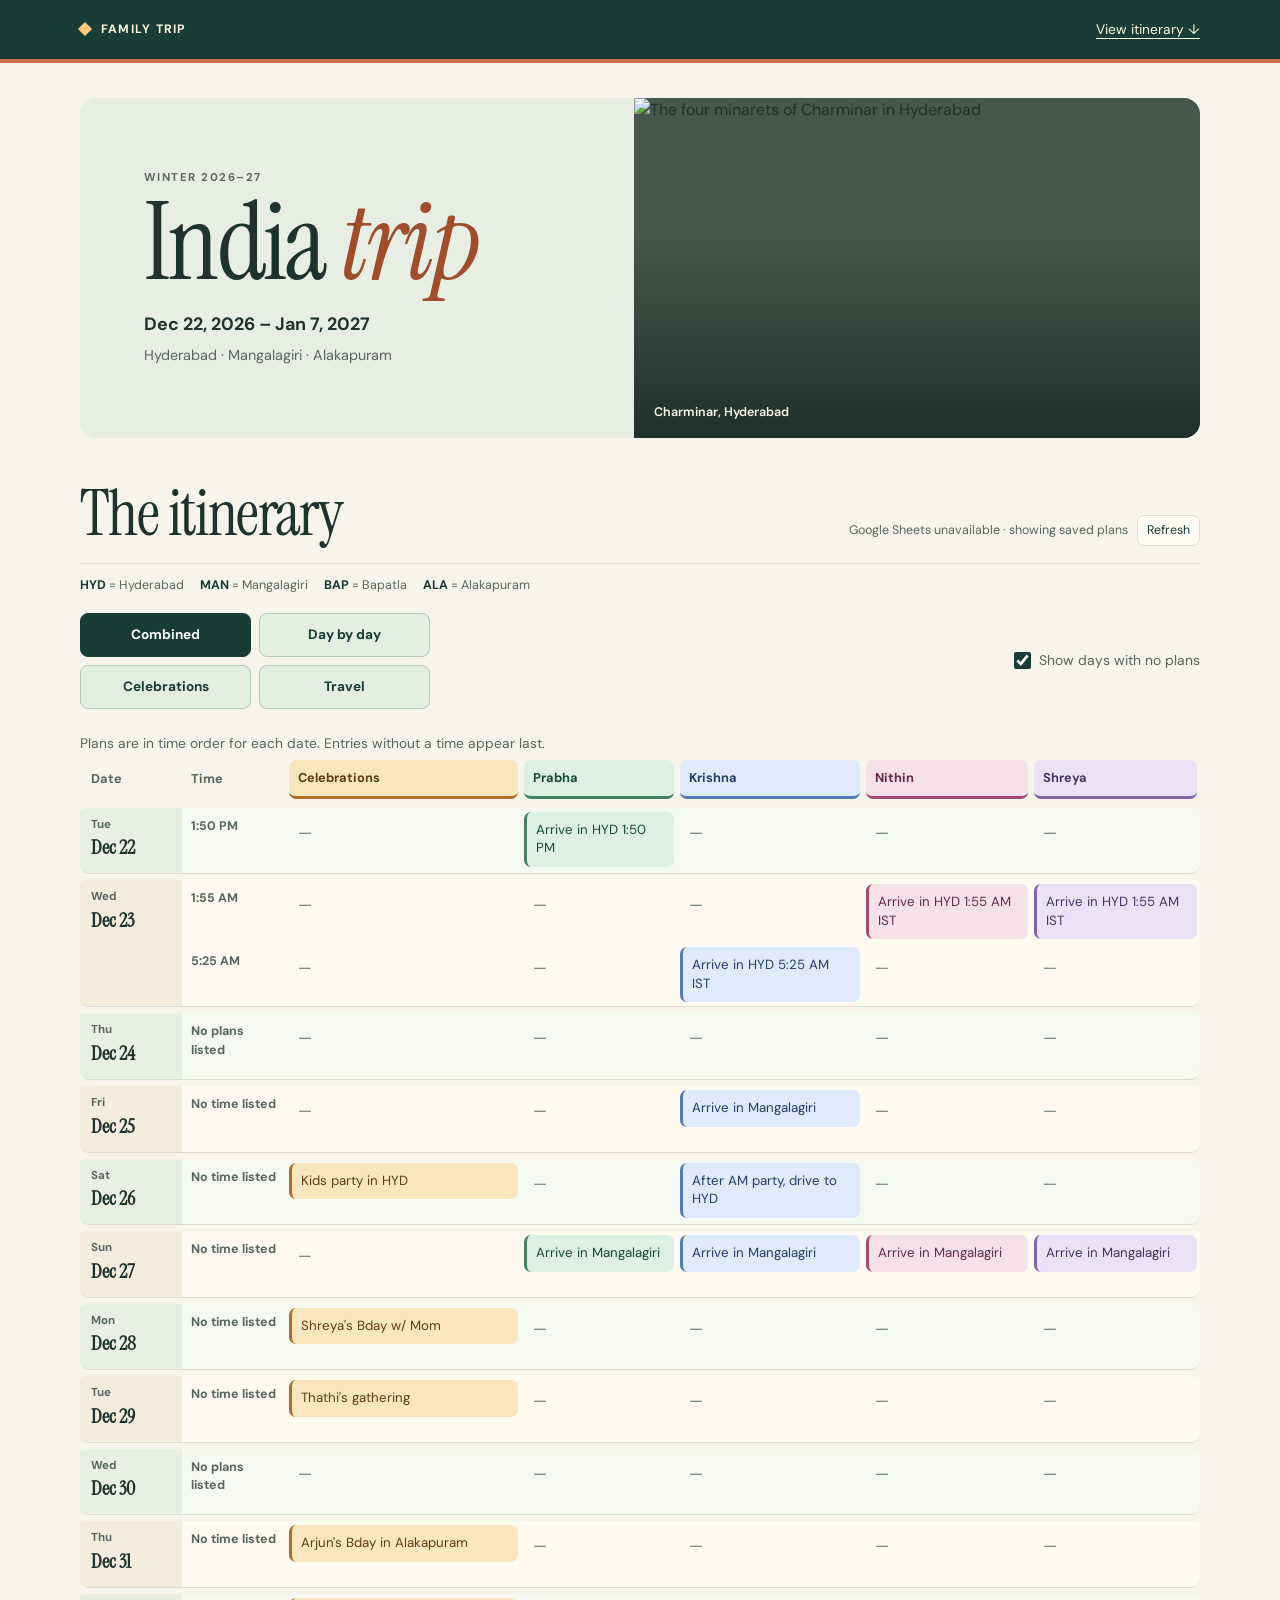
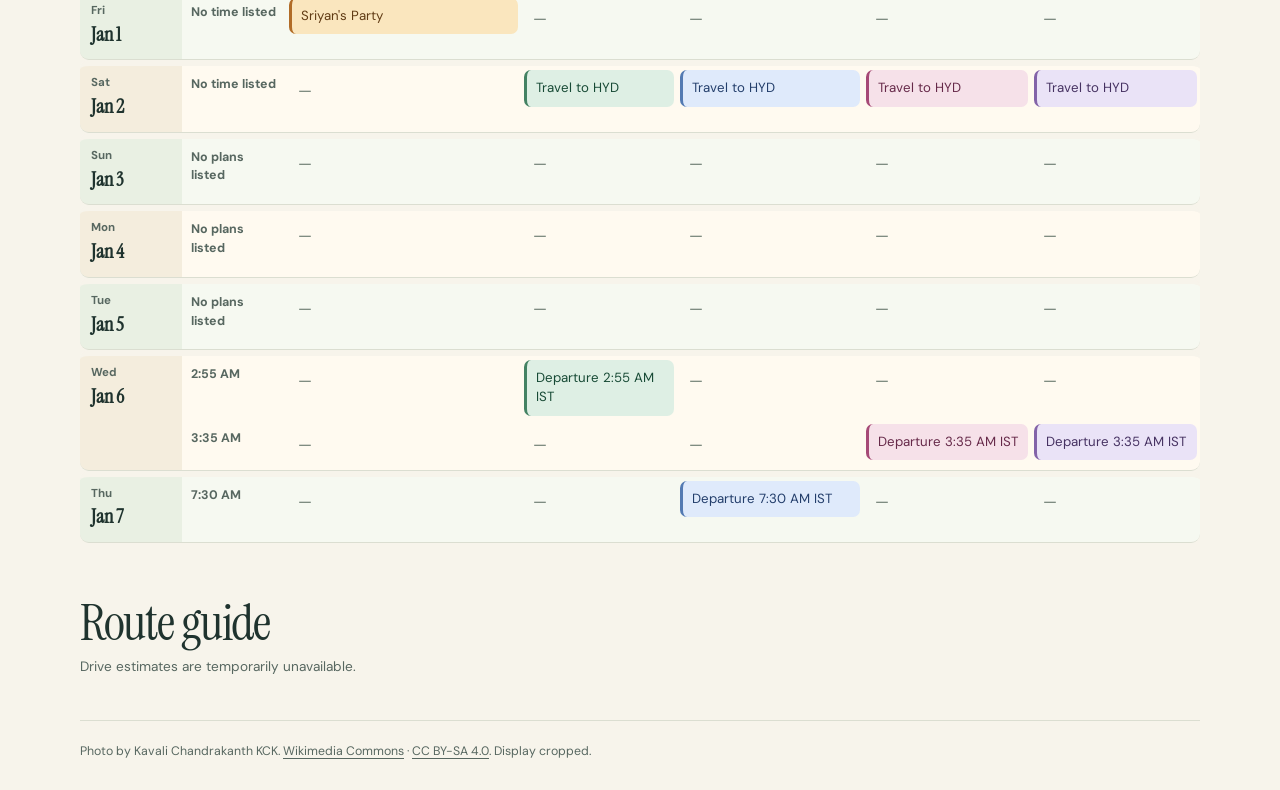
==== commit 4d09039e: "Give each date a light band in Combined view" ====
--- a/index.html
+++ b/index.html
@@ -92,6 +92,8 @@
     .entry.empty { display: block; color: var(--muted); font-size: .88rem; }
     .no-results { margin: 0; padding: 22px; border: 1px solid var(--line); border-radius: 10px; color: var(--muted); }
     .matrix { width: 100%; border-collapse: separate; border-spacing: 0 7px; table-layout: fixed; }
+    .matrix tbody { --date-band: #f6f9f1; --date-label: #e9f0e3; }
+    .matrix tbody:nth-of-type(even) { --date-band: #fffaf0; --date-label: #f4eddd; }
     .matrix caption { text-align: left; padding-bottom: 7px; color: var(--muted); font-size: .86rem; }
     .matrix th, .matrix td { text-align: left; vertical-align: top; }
     .matrix thead th { padding: 0 3px 3px; font-size: .8rem; }
@@ -108,7 +110,7 @@
     .matrix-plan .plan + .plan { margin-top: 6px; }
     .matrix-plan .plan-attendees { color: inherit; }
     .matrix-label { display: none; }
-    .matrix-gap { display: block; padding: 9px; color: var(--muted); }
+    .matrix-gap { display: block; padding: 9px; color: #6b7a70; }
     .matrix [data-tone="0"] { --tone-bg: #fae6be; --tone-ink: #603b14; --tone-accent: #b16c27; }
     .matrix [data-tone="1"] { --tone-bg: #deefe4; --tone-ink: #174a35; --tone-accent: #448263; }
     .matrix [data-tone="2"] { --tone-bg: #dfeafb; --tone-ink: #233e6b; --tone-accent: #537ab2; }
@@ -119,16 +121,23 @@
     footer a { color: inherit; text-underline-offset: 3px; }
     @media (min-width: 821px) {
       #itinerary:has(> .matrix) { overflow-x: auto; }
-      .matrix { table-layout: auto; }
+      .matrix { table-layout: auto; border-spacing: 0; }
       .matrix thead th:first-child { min-width: 102px; }
       .matrix thead .matrix-time-heading { min-width: 104px; }
       .matrix thead .matrix-celebrations { width: 235px; min-width: 235px; }
       .matrix thead th:nth-child(n + 4) { min-width: 92px; }
+      .matrix tbody td { background: var(--date-band); }
+      .matrix tbody td:not(.matrix-slot) { padding-block: 4px; }
+      .matrix tbody tr:first-child > * { border-top: 6px solid var(--paper); }
+      .matrix tbody tr:last-child > td, .matrix tbody th { border-bottom: 1px solid var(--line); }
+      .matrix tbody tr:first-child > td:last-child { border-top-right-radius: 9px; }
+      .matrix tbody tr:last-child > td:last-child { border-bottom-right-radius: 9px; }
+      .matrix tbody th { position: sticky; left: 0; z-index: 1; background: var(--date-label); border-radius: 9px 0 0 9px; }
     }
     @media (max-width: 820px) {
       .matrix, .matrix caption, .matrix tbody { display: block; }
       .matrix thead { position: absolute; width: 1px; height: 1px; overflow: hidden; clip-path: inset(50%); white-space: nowrap; }
-      .matrix tbody { padding: 10px; margin-top: 9px; background: var(--card); border: 1px solid var(--line); border-radius: 10px; }
+      .matrix tbody { padding: 10px; margin-top: 9px; background: var(--date-band); border: 1px solid var(--line); border-radius: 10px; }
       .matrix tbody tr { display: grid; grid-template-columns: repeat(2, minmax(0, 1fr)); gap: 8px; }
       .matrix tbody tr + tr { margin-top: 10px; }
       .matrix tbody th { grid-column: 1 / -1; padding: 2px 3px 6px; background: transparent; }
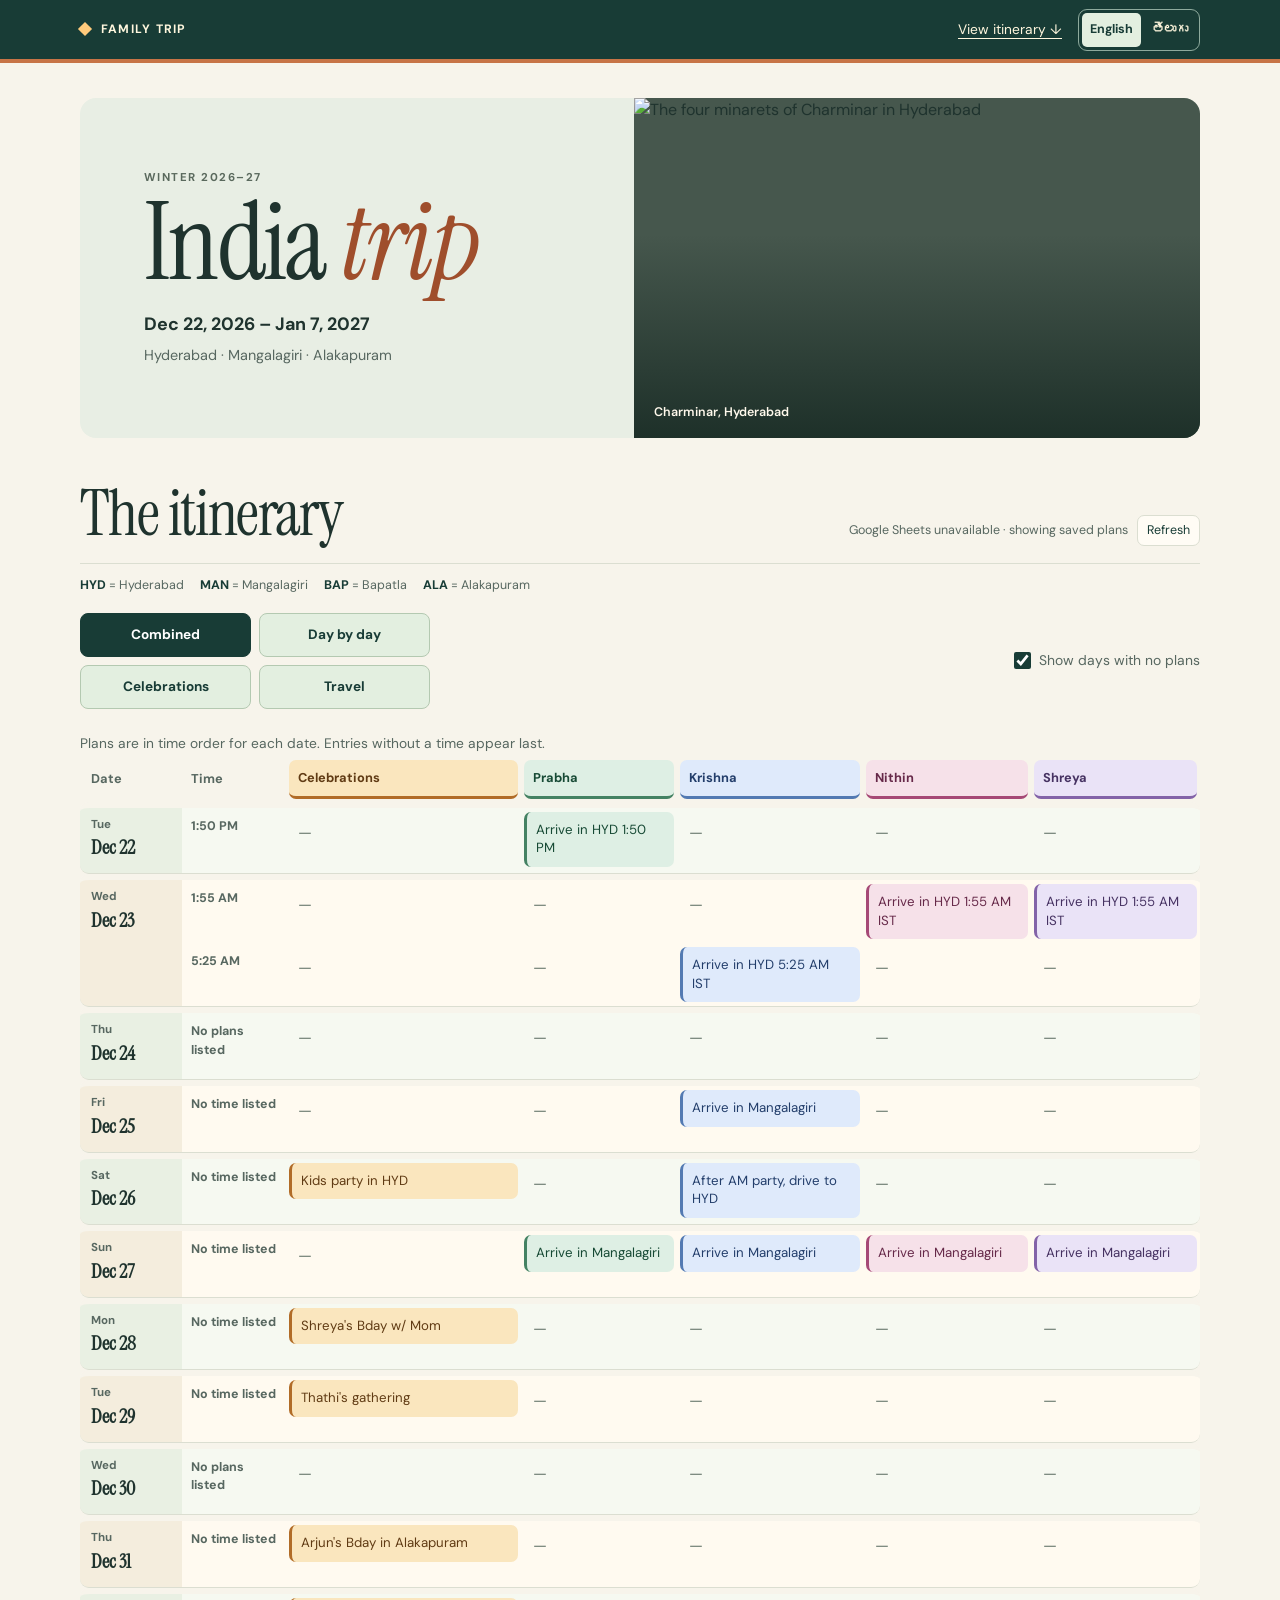
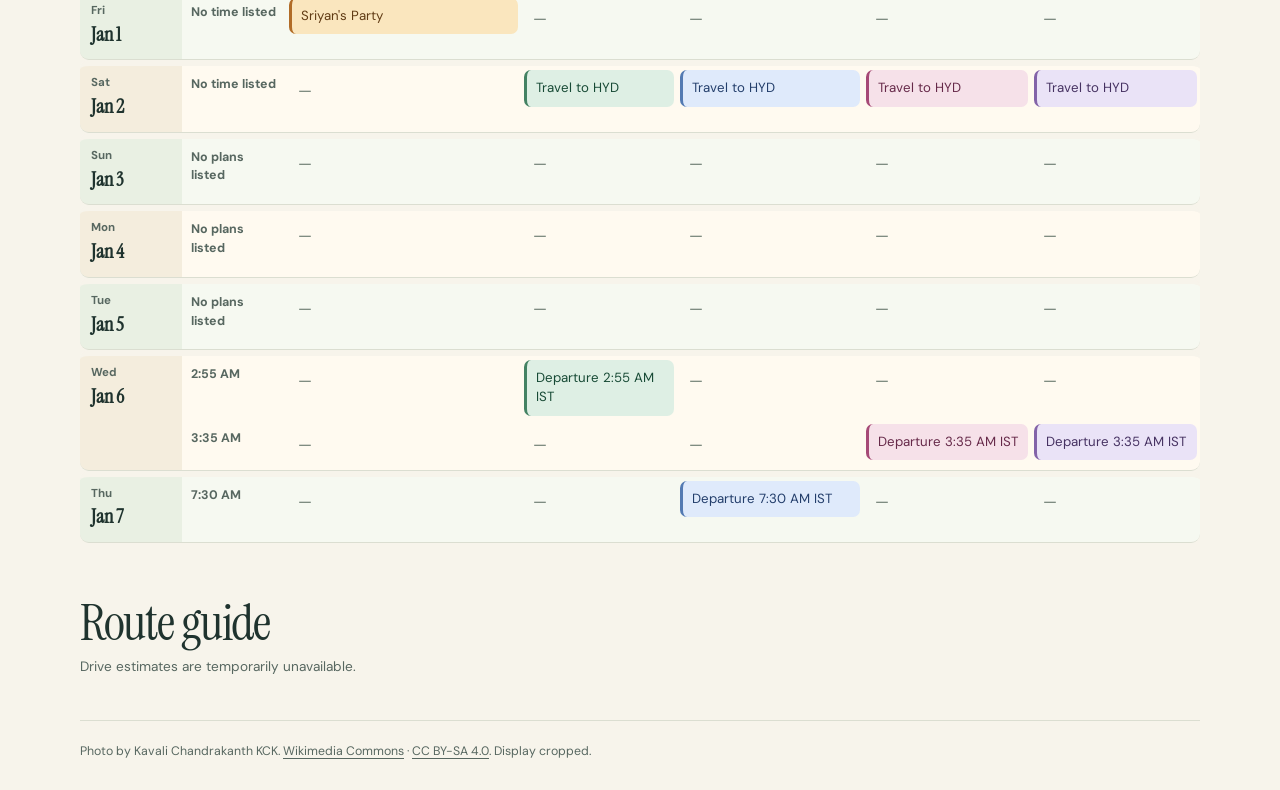
==== commit 82a3a5b0: "Add English and Telugu itinerary views" ====
--- a/index.html
+++ b/index.html
@@ -8,7 +8,7 @@
   <title>India trip · Family itinerary</title>
   <link rel="preconnect" href="https://fonts.googleapis.com">
   <link rel="preconnect" href="https://fonts.gstatic.com" crossorigin>
-  <link href="https://fonts.googleapis.com/css2?family=DM+Sans:wght@400;500;600;700&family=Instrument+Serif:ital@0;1&display=swap" rel="stylesheet">
+  <link href="https://fonts.googleapis.com/css2?family=DM+Sans:wght@400;500;600;700&family=Instrument+Serif:ital@0;1&family=Noto+Sans+Telugu:wght@400;600;700&display=swap" rel="stylesheet">
   <style>
     :root {
       color-scheme: light;
@@ -35,6 +35,15 @@
     .brand { display: flex; align-items: center; gap: 11px; letter-spacing: .1em; text-transform: uppercase; font-size: .76rem; font-weight: 700; }
     .brand::before { content: ""; display: block; width: 10px; height: 10px; background: var(--gold); transform: rotate(45deg); }
     .masthead a { color: inherit; font-size: .86rem; text-underline-offset: 4px; }
+    .masthead-controls, .language { display: flex; align-items: center; gap: 8px; }
+    .masthead-controls { column-gap: 16px; flex-wrap: wrap; justify-content: end; }
+    .language { gap: 3px; padding: 3px; border: 1px solid #8eaa9d; border-radius: 9px; }
+    .language button { min-height: 34px; padding: 4px 8px; border: 0; border-radius: 5px; color: #fff7de; background: transparent; font-size: .78rem; font-weight: 700; }
+    .language button[aria-pressed="true"] { color: var(--forest); background: #e3efe0; }
+    [lang="te"], [lang="te-IN"] { --sans: "Noto Sans Telugu", "Nirmala UI", sans-serif; --serif: var(--sans); }
+    [lang="te"] h1 { font-size: clamp(2.85rem, 6vw, 5rem); line-height: 1.12; }
+    [lang="te"] h2 { line-height: 1.15; }
+    [lang="te"] .matrix time { white-space: normal; font-size: 1rem; }
     .hero { display: grid; grid-template-columns: 1fr 1.02fr; min-height: 340px; margin-top: 35px; background: #e8eee4; border-radius: 16px; overflow: hidden; }
     .intro { padding: clamp(30px, 5vw, 68px); align-self: center; }
     .eyebrow { margin: 0; text-transform: uppercase; letter-spacing: .13em; font-size: .71rem; font-weight: 700; color: #5a695d; }
@@ -172,62 +181,69 @@
   </style>
 </head>
 <body>
-  <a class="skip" href="#schedule">Skip to itinerary</a>
+  <a class="skip" href="#schedule" data-ui>Skip to itinerary</a>
   <header class="masthead">
     <div class="shell">
-      <span class="brand">Family trip</span>
-      <a href="#schedule">View itinerary ↓</a>
+      <span class="brand" data-ui>Family trip</span>
+      <div class="masthead-controls">
+        <a href="#schedule" data-ui>View itinerary ↓</a>
+        <div class="language" role="group" aria-label="Language / భాష">
+          <button type="button" lang="en" data-language="en" aria-pressed="true">English</button>
+          <button type="button" lang="te" data-language="te" aria-pressed="false">తెలుగు</button>
+        </div>
+      </div>
     </div>
   </header>
   <main class="shell">
     <section class="hero" aria-labelledby="trip-title">
       <div class="intro">
-        <p class="eyebrow">Winter 2026–27</p>
-        <h1 id="trip-title">India <em>trip</em></h1>
+        <p class="eyebrow" data-ui>Winter 2026–27</p>
+        <h1 id="trip-title"><span data-ui>India</span> <em data-ui>trip</em></h1>
         <p class="date-range" id="date-range">Dec 22, 2026 – Jan 7, 2027</p>
-        <p class="places">Hyderabad · Mangalagiri · Alakapuram</p>
+        <p class="places" data-ui>Hyderabad · Mangalagiri · Alakapuram</p>
       </div>
       <figure>
-        <img src="https://thumb.wikimedia.org/wikipedia/commons/thumb/3/3e/Charminar_at_Hyderabad_Telangana_India.jpg/960px-Charminar_at_Hyderabad_Telangana_India.jpg" alt="The four minarets of Charminar in Hyderabad" width="960" height="720" fetchpriority="high">
-        <figcaption>Charminar, Hyderabad</figcaption>
+        <img src="https://thumb.wikimedia.org/wikipedia/commons/thumb/3/3e/Charminar_at_Hyderabad_Telangana_India.jpg/960px-Charminar_at_Hyderabad_Telangana_India.jpg" alt="The four minarets of Charminar in Hyderabad" data-ui-alt width="960" height="720" fetchpriority="high">
+        <figcaption data-ui>Charminar, Hyderabad</figcaption>
       </figure>
     </section>
 
     <section class="schedule" id="schedule" aria-labelledby="schedule-title">
       <div class="schedule-head">
-        <h2 id="schedule-title">The itinerary</h2>
+        <h2 id="schedule-title" data-ui>The itinerary</h2>
         <div class="sync">
           <p id="sync-status" role="status"></p>
-          <button id="refresh" class="refresh" type="button" hidden>Refresh</button>
+          <button id="refresh" class="refresh" type="button" data-ui hidden>Refresh</button>
         </div>
       </div>
-      <p class="route-key" aria-label="Route abbreviations">
-        <span><strong>HYD</strong> = Hyderabad</span>
-        <span><strong>MAN</strong> = Mangalagiri</span>
-        <span><strong>BAP</strong> = Bapatla</span>
-        <span><strong>ALA</strong> = Alakapuram</span>
+      <p class="route-key" aria-label="Route abbreviations" data-ui-label>
+        <span><strong>HYD</strong> = <span data-ui>Hyderabad</span></span>
+        <span><strong>MAN</strong> = <span data-ui>Mangalagiri</span></span>
+        <span><strong>BAP</strong> = <span data-ui>Bapatla</span></span>
+        <span><strong>ALA</strong> = <span data-ui>Alakapuram</span></span>
       </p>
+      <p id="translation-status" class="route-status" role="status" hidden></p>
       <div class="tools">
-        <div class="views" role="group" aria-label="Itinerary view">
-          <button type="button" data-view="combined" aria-pressed="true">Combined</button>
-          <button type="button" data-view="all" aria-pressed="false">Day by day</button>
-          <button type="button" data-view="celebration" aria-pressed="false">Celebrations</button>
-          <button type="button" data-view="travel" aria-pressed="false">Travel</button>
+        <div class="views" role="group" aria-label="Itinerary view" data-ui-label>
+          <button type="button" data-view="combined" data-ui aria-pressed="true">Combined</button>
+          <button type="button" data-view="all" data-ui aria-pressed="false">Day by day</button>
+          <button type="button" data-view="celebration" data-ui aria-pressed="false">Celebrations</button>
+          <button type="button" data-view="travel" data-ui aria-pressed="false">Travel</button>
         </div>
-        <label id="empty-filter" class="check"><input id="show-empty" type="checkbox" checked> Show days with no plans</label>
-        <label id="person-filter" class="person" hidden>Traveler <select id="traveler"></select></label>
+        <label id="empty-filter" class="check"><input id="show-empty" type="checkbox" checked> <span data-ui>Show days with no plans</span></label>
+        <label id="person-filter" class="person" hidden><span data-ui>Traveler</span> <select id="traveler"></select></label>
       </div>
       <noscript>The itinerary needs JavaScript to display.</noscript>
       <div id="itinerary"></div>
     </section>
     <section class="route-guide" aria-labelledby="route-title">
-      <h2 id="route-title">Route guide</h2>
+      <h2 id="route-title" data-ui>Route guide</h2>
       <p id="route-status" class="route-status">Loading drive estimates…</p>
       <ul class="route-list" id="route-list" hidden></ul>
     </section>
   </main>
   <footer class="shell">
-    Photo by Kavali Chandrakanth KCK. <a href="https://commons.wikimedia.org/wiki/File:Charminar_at_Hyderabad_Telangana_India.jpg">Wikimedia Commons</a> · <a href="https://creativecommons.org/licenses/by-sa/4.0/">CC BY-SA 4.0</a>. Display cropped.
+    <span data-ui>Photo by Kavali Chandrakanth KCK.</span> <a href="https://commons.wikimedia.org/wiki/File:Charminar_at_Hyderabad_Telangana_India.jpg" data-ui>Wikimedia Commons</a> · <a href="https://creativecommons.org/licenses/by-sa/4.0/">CC BY-SA 4.0</a><span data-ui>. Display cropped.</span>
   </footer>
 
   <script id="initial-calendar" type="application/json">[["Celebrations","","","","","Kids party in HYD","","Shreya's Bday w/ Mom","Thathi's gathering","","Arjun's Bday in Alakapuram","Sriyan's Party","","","","","",""],["Day","Tue","Wed","Thu","Fri","Sat","Sun","Mon","Tue","Wed","Thu","Fri","Sat","Sun","Mon","Tue","Wed","Thu"],["Date","Dec 22, 2026","Dec 23, 2026","Dec 24, 2026","Dec 25, 2026","Dec 26, 2026","Dec 27, 2026","Dec 28, 2026","Dec 29, 2026","Dec 30, 2026","Dec 31, 2026","Jan 1, 2027","Jan 2, 2027","Jan 3, 2027","Jan 4, 2027","Jan 5, 2027","Jan 6, 2027","Jan 7, 2027"],["Prabha","Arrive in HYD 1:50 PM","","","","","Arrive in Mangalagiri ","","","","","","Travel to HYD","","","","Departure 2:55 AM IST",""],["Krishna","","Arrive in HYD 5:25 AM IST","","Arrive in Mangalagiri","After AM party, drive to HYD","Arrive in Mangalagiri ","","","","","","Travel to HYD","","","","","Departure 7:30 AM IST"],["Nithin","","Arrive in HYD 1:55 AM IST","","","","Arrive in Mangalagiri ","","","","","","Travel to HYD","","","","Departure 3:35 AM IST",""],["Shreya","","Arrive in HYD 1:55 AM IST","","","","Arrive in Mangalagiri ","","","","","","Travel to HYD","","","","Departure 3:35 AM IST",""]]</script>
@@ -236,8 +252,80 @@
     const PUBLISHED_CSV_URL = "https://docs.google.com/spreadsheets/d/e/2PACX-1vR_6ZXlSI_TgVWJ4wNgUjVeoqq0SFNtmyD9HkYUChgxTGvZujkXcUZEdvzjH-LwC9jJdSWvFAOh5tL8/pub?gid=0&single=true&output=csv";
     const FIRST_TRIP_YEAR = 2026;
     const ROUTES_TAB_ID = "202627003";
+    const TELUGU_TAB_ID = "202627004";
     const REFRESH_INTERVAL_MS = 5 * 60 * 1000;
     const MONTHS = ["jan", "feb", "mar", "apr", "may", "jun", "jul", "aug", "sep", "oct", "nov", "dec"];
+    const TELUGU_UI = new Map(Object.entries({
+      "India trip · Family itinerary": "భారత పర్యటన · కుటుంబ ప్రయాణ ప్రణాళిక",
+      "Skip to itinerary": "ప్రయాణ ప్రణాళికకు వెళ్లండి",
+      "Family trip": "కుటుంబ పర్యటన",
+      "View itinerary ↓": "ప్రయాణ ప్రణాళిక చూడండి ↓",
+      "Winter 2026–27": "శీతాకాలం 2026–27",
+      "India": "భారత",
+      "trip": "పర్యటన",
+      "Hyderabad · Mangalagiri · Alakapuram": "హైదరాబాద్ · మంగళగిరి · అలకాపురం",
+      "The four minarets of Charminar in Hyderabad": "హైదరాబాద్‌లోని చార్మినార్ నాలుగు మినార్లు",
+      "Charminar, Hyderabad": "చార్మినార్, హైదరాబాద్",
+      "The itinerary": "ప్రయాణ ప్రణాళిక",
+      "Refresh": "తాజా వివరాలు",
+      "Route abbreviations": "ప్రదేశాల సంక్షిప్త పేర్లు",
+      "Hyderabad": "హైదరాబాద్",
+      "Hyderabad Airport (HYD)": "హైదరాబాద్ విమానాశ్రయం (HYD)",
+      "Mangalagiri": "మంగళగిరి",
+      "Bapatla": "బాపట్ల",
+      "Alakapuram": "అలకాపురం",
+      "Itinerary view": "ప్రయాణ ప్రణాళిక వీక్షణ",
+      "Combined": "అన్నీ కలిపి",
+      "Day by day": "రోజువారీ",
+      "Celebrations": "వేడుకలు",
+      "Celebration": "వేడుక",
+      "Travel": "ప్రయాణాలు",
+      "Show days with no plans": "ప్రణాళికలు లేని రోజులను చూపించు",
+      "Traveler": "ప్రయాణికుడు",
+      "Everyone": "అందరూ",
+      "Route guide": "ప్రయాణ మార్గాలు",
+      "Loading drive estimates…": "ప్రయాణ సమయాలు లోడ్ అవుతున్నాయి…",
+      "No drive estimates to display.": "చూపించడానికి ప్రయాణ సమయాలు లేవు.",
+      "Drive estimates are temporarily unavailable.": "ప్రయాణ సమయాలు ప్రస్తుతం అందుబాటులో లేవు.",
+      "Photo by Kavali Chandrakanth KCK.": "ఫోటో: కావలి చంద్రకాంత్ KCK.",
+      "Wikimedia Commons": "వికీమీడియా కామన్స్",
+      ". Display cropped.": ". ఫోటో కొంత భాగం మాత్రమే చూపబడింది.",
+      "Attending: ": "హాజరయ్యేవారు: ",
+      "Estimated drive: ": "అంచనా ప్రయాణ సమయం: ",
+      "No plans listed": "ప్రణాళికలు నమోదు కాలేదు",
+      "No plans listed yet.": "ఇంకా ప్రణాళికలు నమోదు కాలేదు.",
+      "No plans match this view.": "ఈ వీక్షణకు సరిపోయే ప్రణాళికలు లేవు.",
+      "Plans are in time order for each date. Entries without a time appear last.": "ప్రతి రోజూ ప్రణాళికలు సమయ క్రమంలో ఉంటాయి. సమయం లేనివి చివర్లో కనిపిస్తాయి.",
+      "Date": "తేదీ",
+      "Time": "సమయం",
+      "No time listed": "సమయం నమోదు కాలేదు",
+      "Checking Google Sheets…": "Google Sheets‌లో తాజా వివరాలు చూస్తున్నాం…",
+      "Checked Google Sheets at ": "Google Sheets చివరిసారిగా చూసిన సమయం: ",
+      "Google Sheets unavailable · showing saved plans": "Google Sheets అందుబాటులో లేదు · సేవ్ చేసిన వివరాలు చూపిస్తున్నాం",
+      "Itinerary snapshot": "సేవ్ చేసిన ప్రయాణ ప్రణాళిక",
+      "New entries may appear in English until their Telugu translation is ready.": "తెలుగు అనువాదం సిద్ధమయ్యే వరకు కొత్త వివరాలు ఆంగ్లంలో కనిపించవచ్చు."
+    }));
+    let language = "en";
+    let translations = new Map();
+
+    function t(text) {
+      return language === "te" ? (TELUGU_UI.get(text) ?? text) : text;
+    }
+
+    function translationKey(text) {
+      return text.trim().replace(/\s+/g, " ");
+    }
+
+    function translateContent(text) {
+      if (language !== "te") return text;
+      return text.split("\n").map(line => TELUGU_UI.get(line) ?? translations.get(translationKey(line)) ?? line).join("\n");
+    }
+
+    function readTranslations(rows) {
+      if (rows[0]?.slice(0, 2).join("|") !== "English|Telugu") throw new Error("Expected the Telugu tab");
+      const pairs = rows.slice(1).filter(([original, translated]) => original?.trim() && translated?.trim() && !translated.startsWith("#"));
+      return new Map(pairs.map(([original, translated]) => [translationKey(original), translated.trim()]));
+    }
 
     function parseCSV(text) {
       const rows = [];
@@ -302,6 +390,12 @@
       return Number(hour24) * 60 + Number(minute24);
     }
 
+    const ROUTE_ARROW = /\s*(?:>>|»|→)\s*/;
+    const ROUTE_CLOCK = /(?:\d{1,2}(?::\d{2})?\s*[ap]\.?m\.?|\d{2}:\d{2}|noon|midnight)(?:\s+IST)?/i;
+    const ROUTE_CLOCK_ONLY = new RegExp("^" + ROUTE_CLOCK.source + "$", "i");
+    const ROUTE_CLOCK_PREFIX = new RegExp("^" + ROUTE_CLOCK.source + "\\s+", "i");
+    const ROUTE_CLOCK_SUFFIX = new RegExp("\\s+(?:at\\s+)?" + ROUTE_CLOCK.source + "$", "i");
+
     function readPlans(cell, type, label) {
       const entries = [];
       for (const line of (cell ?? "").split(/\r?\n/)) {
@@ -309,8 +403,11 @@
         if (!text) continue;
         const minutes = planMinutes(text);
         const previous = entries.at(-1);
-        if (previous && minutes === null) {
+        const standaloneDeparture = minutes !== null && type === "travel" && previous?.minutes === null &&
+          ROUTE_ARROW.test(previous.text) && ROUTE_CLOCK_ONLY.test(text);
+        if (previous && (minutes === null || standaloneDeparture)) {
           previous.text += "\n" + text;
+          if (standaloneDeparture) previous.minutes = minutes;
         } else {
           entries.push({ type, label, text, minutes });
         }
@@ -353,7 +450,7 @@
         const entries = readPlans(celebrations[column], "celebration", "Celebration");
         const guestLists = attendees?.[column]?.split(/\r?\n/) ?? [];
         entries.forEach((entry, index) => {
-          const guests = entries.length === 1 ? guestLists.map(line => line.trim()).filter(Boolean).join(", ") : guestLists[index]?.trim();
+          const guests = entries.length === 1 ? guestLists.map(line => line.trim()).filter(Boolean).join("\n") : guestLists[index]?.trim();
           if (guests) entry.attendees = guests;
         });
         for (const person of travelers) {
@@ -369,7 +466,9 @@
     }
 
     function displayDate(date, options) {
-      return new Intl.DateTimeFormat("en-US", { ...options, timeZone: "UTC" }).format(date);
+      const locale = language === "te" ? "te-IN" : "en-US";
+      const clockOptions = language === "te" && options.hour ? { hour12: true, dayPeriod: "short" } : {};
+      return new Intl.DateTimeFormat(locale, { ...options, ...clockOptions, timeZone: "UTC" }).format(date);
     }
 
     const LOCATION_CODES = {
@@ -391,13 +490,18 @@
     }
 
     function compactRoute(from, to) {
-      const label = name => LOCATION_CODES[locationKey(name)] ?? name;
+      const label = name => LOCATION_CODES[locationKey(name)] ?? translateContent(name);
       return label(from) + " >> " + label(to);
     }
 
     function compactDuration(duration) {
-      return duration.replace(/\s*(?:hours?|hrs?|h)\b/gi, "h")
-        .replace(/\s*(?:minutes?|mins?|m)\b/gi, "m");
+      const total = maxDriveMinutes(duration);
+      if (total === null) return translateContent(duration);
+      const hours = Math.floor(total / 60);
+      const minutes = total % 60;
+      const hourUnit = language === "te" ? " గం." : "h";
+      const minuteUnit = language === "te" ? " ని." : "m";
+      return [hours ? hours + hourUnit : "", minutes || !hours ? minutes + minuteUnit : ""].filter(Boolean).join(" ");
     }
 
     function maxDriveMinutes(duration) {
@@ -409,6 +513,10 @@
     function compactTimeRange(start, duration) {
       const arrival = start + duration;
       const daysLater = Math.floor(arrival / 1440);
+      if (language === "te") {
+        const clock = total => displayDate(new Date(total * 60000), { hour: "numeric", minute: "2-digit" });
+        return clock(start) + " – " + clock(arrival) + (daysLater ? " (+" + daysLater + " రోజు)" : "");
+      }
       const period = total => total % 1440 < 720 ? "am" : "pm";
       const clock = total => {
         const hours = Math.floor(total / 60) % 12 || 12;
@@ -445,11 +553,31 @@
     const showEmpty = document.querySelector("#show-empty");
     const routeList = document.querySelector("#route-list");
     const routeStatus = document.querySelector("#route-status");
+    const translationStatus = document.querySelector("#translation-status");
     const viewButtons = [...document.querySelectorAll("[data-view]")];
+    const languageButtons = [...document.querySelectorAll("[data-language]")];
+    const pageCopy = [...document.querySelectorAll("[data-ui], [data-ui-alt], [data-ui-label]")].map(node => {
+      const attribute = node.hasAttribute("data-ui-alt") ? "alt" : node.hasAttribute("data-ui-label") ? "aria-label" : null;
+      return { node, attribute, english: attribute ? node.getAttribute(attribute) : node.textContent };
+    });
     let calendar;
     let routes = new Map();
     let view = "combined";
     let lastAttempt = 0;
+    let lastSynced;
+    let syncMessage = "Itinerary snapshot";
+    let routeMessage = "Loading drive estimates…";
+
+    function renderStatus() {
+      status.textContent = t(syncMessage);
+      if (syncMessage === "Checked Google Sheets at ") {
+        const locale = language === "te" ? "te-IN" : undefined;
+        status.textContent += new Intl.DateTimeFormat(locale, { hour: "numeric", minute: "2-digit" }).format(lastSynced);
+      }
+      routeStatus.textContent = t(routeMessage);
+      translationStatus.hidden = language !== "te" || translations.size > 0;
+      translationStatus.textContent = t("New entries may appear in English until their Telugu translation is ready.");
+    }
 
     function renderPlan(entry) {
       const plan = element("div", "plan");
@@ -457,12 +585,11 @@
       let routeDetails;
       if (entry.type === "travel") {
         const segments = entry.text.split("|").map(segment => {
-          const endpoints = segment.trim().split(/\s*(?:>>|»|→)\s*/);
+          const endpoints = segment.trim().split(ROUTE_ARROW);
           if (endpoints.length !== 2 || endpoints.some(endpoint => !endpoint)) return segment.trim();
           const [departure, destination] = endpoints;
-          const prefix = /^((?:\d{1,2}(?::\d{2})?\s*[ap]\.?m\.?|\d{2}:\d{2}|noon|midnight)(?:\s+IST)?)\s+/i.exec(departure);
-          const origin = prefix ? departure.slice(prefix[0].length) : departure;
-          const route = routes.get(routeKey(origin, destination));
+          const origin = departure.replace(ROUTE_CLOCK_PREFIX, "");
+          const route = routes.get(routeKey(origin, destination.replace(ROUTE_CLOCK_SUFFIX, "")));
           if (!route) return endpoints.join(" >> ");
           routeDetails = route;
           return compactRoute(route.from, route.to);
@@ -472,17 +599,16 @@
           const start = entry.minutes ?? planMinutes(entry.text);
           const maxDuration = maxDriveMinutes(routeDetails.duration);
           if (start !== null && maxDuration !== null) {
-            const clockOnly = /^(?:\d{1,2}(?::\d{2})?\s*[ap]\.?m\.?|\d{2}:\d{2}|noon|midnight)(?:\s+IST)?$/i;
-            text = segments.filter(segment => !clockOnly.test(segment)).join(" · ") + " " + compactTimeRange(start, maxDuration);
+            text = segments.filter(segment => !ROUTE_CLOCK_ONLY.test(segment)).join(" · ") + " " + compactTimeRange(start, maxDuration);
           } else {
             text += " · " + compactDuration(routeDetails.duration);
           }
         }
       }
-      const planText = element("span", "plan-text", text);
-      if (routeDetails) planText.title = routeDetails.from + " to " + routeDetails.to + " · Estimated drive: " + routeDetails.duration;
+      const planText = element("span", "plan-text", routeDetails || language === "en" ? text : translateContent(entry.text));
+      if (routeDetails) planText.title = translateContent(routeDetails.from) + " » " + translateContent(routeDetails.to) + " · " + t("Estimated drive: ") + compactDuration(routeDetails.duration);
       plan.append(planText);
-      if (entry.attendees) plan.append(element("span", "plan-attendees", "Attending: " + entry.attendees));
+      if (entry.attendees) plan.append(element("span", "plan-attendees", t("Attending: ") + translateContent(entry.attendees).replaceAll("\n", ", ")));
       return plan;
     }
 
@@ -491,13 +617,13 @@
       for (const { from, to, duration } of routes.values()) {
         const card = element("li", "route-card");
         const label = element("strong", "", compactRoute(from, to));
-        label.title = from + " to " + to;
+        label.title = translateContent(from) + " » " + translateContent(to);
         card.append(label, element("span", "", compactDuration(duration)));
         routeList.append(card);
       }
       routeList.hidden = routes.size === 0;
       routeStatus.hidden = routes.size > 0;
-      routeStatus.textContent = "No drive estimates to display.";
+      if (routeMessage !== "Drive estimates are temporarily unavailable.") routeStatus.textContent = t(routeMessage);
     }
 
     function renderDay(day, entries) {
@@ -512,10 +638,10 @@
       const list = element("ul", "entries");
       for (const entry of entries) {
         const row = element("li", "entry");
-        row.append(element("span", "tag " + entry.type, entry.label), renderPlan(entry));
+        row.append(element("span", "tag " + entry.type, translateContent(entry.label)), renderPlan(entry));
         list.append(row);
       }
-      if (!entries.length) list.append(element("li", "entry empty", "No plans listed"));
+      if (!entries.length) list.append(element("li", "entry empty", t("No plans listed")));
       item.append(time, list);
       return item;
     }
@@ -523,7 +649,7 @@
     function renderCombined() {
       const days = calendar.days.filter(day => day.entries.length || showEmpty.checked);
       if (!days.length) {
-        itinerary.append(element("p", "no-results", "No plans listed yet."));
+        itinerary.append(element("p", "no-results", t("No plans listed yet.")));
         return;
       }
 
@@ -533,20 +659,20 @@
       ];
       const table = element("table", "matrix");
       table.setAttribute("role", "table");
-      table.append(element("caption", "", "Plans are in time order for each date. Entries without a time appear last."));
+      table.append(element("caption", "", t("Plans are in time order for each date. Entries without a time appear last.")));
       const header = element("thead");
       header.setAttribute("role", "rowgroup");
       const headings = element("tr");
       headings.setAttribute("role", "row");
-      const dateHeading = element("th", "", "Date");
+      const dateHeading = element("th", "", t("Date"));
       dateHeading.scope = "col";
-      const timeHeading = element("th", "matrix-time-heading", "Time");
+      const timeHeading = element("th", "matrix-time-heading", t("Time"));
       timeHeading.scope = "col";
       headings.append(dateHeading, timeHeading);
       for (const { label, tone } of columns) {
         const heading = element("th", tone === 0 ? "matrix-celebrations" : "");
         heading.scope = "col";
-        const badge = element("span", "matrix-heading", label);
+        const badge = element("span", "matrix-heading", translateContent(label));
         badge.setAttribute("data-tone", String(tone));
         heading.append(badge);
         headings.append(heading);
@@ -579,7 +705,7 @@
           row.setAttribute("role", "row");
           if (!body.children.length) row.append(rowHeading);
           const timeLabel = minutes === null
-            ? (entries.length ? "No time listed" : "No plans listed")
+            ? t(entries.length ? "No time listed" : "No plans listed")
             : displayDate(new Date(minutes * 60000), { hour: "numeric", minute: "2-digit" });
           const slot = element("td", "matrix-slot", timeLabel);
           slot.setAttribute("role", "cell");
@@ -592,7 +718,7 @@
             if (plans.length) {
               const plan = element("div", "matrix-plan");
               plan.setAttribute("data-tone", String(tone));
-              const stackedLabel = element("span", "matrix-label", label);
+              const stackedLabel = element("span", "matrix-label", translateContent(label));
               stackedLabel.setAttribute("aria-hidden", "true");
               plan.append(stackedLabel, ...plans.map(renderPlan));
               cell.append(plan);
@@ -634,14 +760,14 @@
         }
         monthList.append(renderDay(day, entries));
       }
-      if (!monthList) itinerary.append(element("p", "no-results", "No plans match this view."));
+      if (!monthList) itinerary.append(element("p", "no-results", t("No plans match this view.")));
     }
 
     function setCalendar(nextCalendar) {
       calendar = nextCalendar;
       const previousTraveler = traveler.value;
-      traveler.replaceChildren(new Option("Everyone", ""));
-      for (const name of calendar.travelers) traveler.add(new Option(name, name));
+      traveler.replaceChildren(new Option(t("Everyone"), ""));
+      for (const name of calendar.travelers) traveler.add(new Option(translateContent(name), name));
       if (calendar.travelers.includes(previousTraveler)) traveler.value = previousTraveler;
       const format = { month: "short", day: "numeric", year: "numeric" };
       const first = displayDate(calendar.days[0].date, format);
@@ -670,31 +796,49 @@
       if (!PUBLISHED_CSV_URL || refresh.disabled) return;
       refresh.disabled = true;
       lastAttempt = Date.now();
-      status.textContent = "Checking Google Sheets…";
+      syncMessage = "Checking Google Sheets…";
+      renderStatus();
       try {
-        const [schedule, routeFeed] = await Promise.allSettled([
+        const [schedule, routeFeed, teluguFeed] = await Promise.allSettled([
           fetchSheet().then(readCalendar),
-          fetchSheet(ROUTES_TAB_ID).then(readRoutes)
+          fetchSheet(ROUTES_TAB_ID).then(readRoutes),
+          fetchSheet(TELUGU_TAB_ID).then(readTranslations)
         ]);
+        if (teluguFeed.status === "fulfilled") translations = teluguFeed.value;
         if (routeFeed.status === "fulfilled") {
           routes = routeFeed.value;
+          routeMessage = "No drive estimates to display.";
           renderRoutes();
         } else if (!routes.size) {
-          routeStatus.textContent = "Drive estimates are temporarily unavailable.";
+          routeMessage = "Drive estimates are temporarily unavailable.";
         }
         if (schedule.status === "rejected") {
-          render();
+          setCalendar(calendar);
           throw schedule.reason;
         }
         setCalendar(schedule.value);
-        status.textContent = "Checked Google Sheets at " + new Intl.DateTimeFormat(undefined, {
-          hour: "numeric", minute: "2-digit"
-        }).format(new Date());
+        lastSynced = new Date();
+        syncMessage = "Checked Google Sheets at ";
       } catch {
-        status.textContent = "Google Sheets unavailable · showing saved plans";
+        syncMessage = "Google Sheets unavailable · showing saved plans";
       } finally {
         refresh.disabled = false;
-      }
+        renderStatus();
+      }
+    }
+
+    function setLanguage(nextLanguage) {
+      language = nextLanguage === "te" ? "te" : "en";
+      document.documentElement.lang = language;
+      document.title = t("India trip · Family itinerary");
+      for (const { node, attribute, english } of pageCopy) {
+        if (attribute) node.setAttribute(attribute, t(english));
+        else node.textContent = t(english);
+      }
+      for (const button of languageButtons) button.setAttribute("aria-pressed", String(button.dataset.language === language));
+      setCalendar(calendar);
+      renderRoutes();
+      renderStatus();
     }
 
     for (const button of viewButtons) {
@@ -707,9 +851,17 @@
     traveler.addEventListener("change", render);
     showEmpty.addEventListener("change", render);
     refresh.addEventListener("click", refreshCalendar);
-
-    setCalendar(readCalendar(JSON.parse(document.querySelector("#initial-calendar").textContent)));
-    status.textContent = "Itinerary snapshot";
+    for (const button of languageButtons) {
+      button.addEventListener("click", () => {
+        setLanguage(button.dataset.language);
+        try { localStorage.setItem("itinerary-language", language); } catch {}
+      });
+    }
+
+    calendar = readCalendar(JSON.parse(document.querySelector("#initial-calendar").textContent));
+    let rememberedLanguage;
+    try { rememberedLanguage = localStorage.getItem("itinerary-language"); } catch {}
+    setLanguage(rememberedLanguage);
     if (PUBLISHED_CSV_URL) {
       refresh.hidden = false;
       refreshCalendar();
@@ -720,7 +872,8 @@
         if (!document.hidden && Date.now() - lastAttempt >= REFRESH_INTERVAL_MS) refreshCalendar();
       });
     } else {
-      renderRoutes();
+      routeMessage = "No drive estimates to display.";
+      renderStatus();
     }
   </script>
 </body>
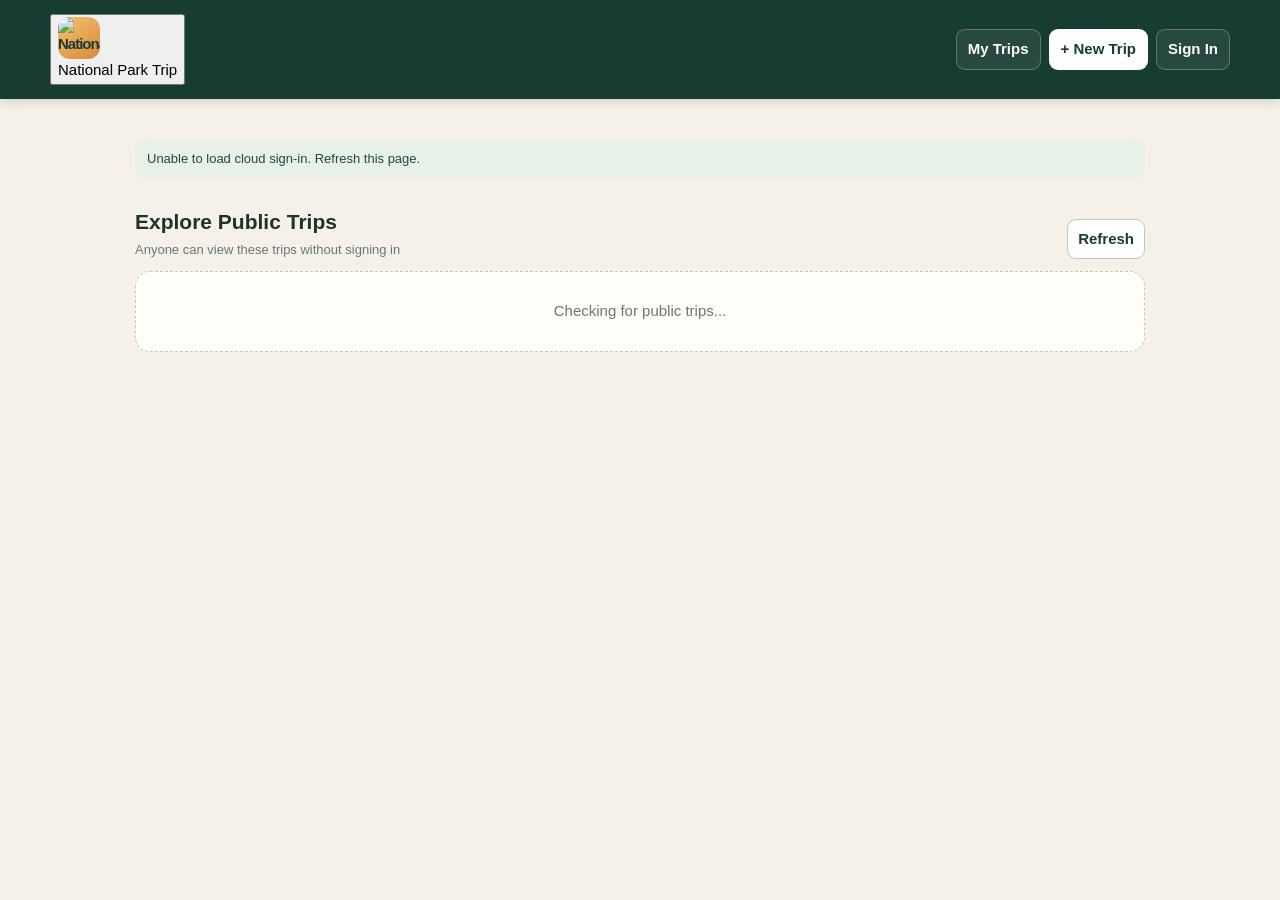
==== commit 49b6efc1: "Polish trip plan editing and campground details" ====
--- a/index.html
+++ b/index.html
@@ -1,880 +1,344 @@
 <!doctype html>
 <html lang="en">
 <head>
-  <meta charset="utf-8">
-  <meta name="viewport" content="width=device-width, initial-scale=1">
-  <meta name="theme-color" content="#183c36">
-  <meta name="robots" content="noindex, nofollow">
-  <title>India trip · Family itinerary</title>
-  <link rel="preconnect" href="https://fonts.googleapis.com">
-  <link rel="preconnect" href="https://fonts.gstatic.com" crossorigin>
-  <link href="https://fonts.googleapis.com/css2?family=DM+Sans:wght@400;500;600;700&family=Instrument+Serif:ital@0;1&family=Noto+Sans+Telugu:wght@400;600;700&display=swap" rel="stylesheet">
-  <style>
-    :root {
-      color-scheme: light;
-      --paper: #f7f4eb;
-      --card: #fffcf5;
-      --ink: #1f332e;
-      --muted: #576760;
-      --forest: #183c36;
-      --line: #dbded1;
-      --gold: #ffcb7c;
-      --serif: "Instrument Serif", Georgia, serif;
-      --sans: "DM Sans", system-ui, sans-serif;
-    }
-    *, *::before, *::after { box-sizing: border-box; }
-    body { margin: 0; font: 1rem/1.5 var(--sans); color: var(--ink); background: var(--paper); }
-    button { font: inherit; cursor: pointer; }
-    [hidden] { display: none !important; }
-    :focus-visible { outline: 3px solid #a5522f; outline-offset: 4px; }
-    .shell { width: min(1120px, calc(100% - 64px)); margin-inline: auto; }
-    .skip { position: absolute; top: 1rem; left: 1rem; background: white; padding: .7rem; z-index: 1; transform: translateY(-200%); }
-    .skip:focus { transform: none; }
-    .masthead { background: var(--forest); color: #fff7de; border-bottom: 4px solid #c77446; }
-    .masthead .shell { display: flex; justify-content: space-between; align-items: center; gap: 16px; min-height: 59px; }
-    .brand { display: flex; align-items: center; gap: 11px; letter-spacing: .1em; text-transform: uppercase; font-size: .76rem; font-weight: 700; }
-    .brand::before { content: ""; display: block; width: 10px; height: 10px; background: var(--gold); transform: rotate(45deg); }
-    .masthead a { color: inherit; font-size: .86rem; text-underline-offset: 4px; }
-    .masthead-controls, .language { display: flex; align-items: center; gap: 8px; }
-    .masthead-controls { column-gap: 16px; flex-wrap: wrap; justify-content: end; }
-    .language { gap: 3px; padding: 3px; border: 1px solid #8eaa9d; border-radius: 9px; }
-    .language button { min-height: 34px; padding: 4px 8px; border: 0; border-radius: 5px; color: #fff7de; background: transparent; font-size: .78rem; font-weight: 700; }
-    .language button[aria-pressed="true"] { color: var(--forest); background: #e3efe0; }
-    [lang="te"], [lang="te-IN"] { --sans: "Noto Sans Telugu", "Nirmala UI", sans-serif; --serif: var(--sans); }
-    [lang="te"] h1 { font-size: clamp(2.85rem, 6vw, 5rem); line-height: 1.12; }
-    [lang="te"] h2 { line-height: 1.15; }
-    [lang="te"] .matrix time { white-space: normal; font-size: 1rem; }
-    .hero { display: grid; grid-template-columns: 1fr 1.02fr; min-height: 340px; margin-top: 35px; background: #e8eee4; border-radius: 16px; overflow: hidden; }
-    .intro { padding: clamp(30px, 5vw, 68px); align-self: center; }
-    .eyebrow { margin: 0; text-transform: uppercase; letter-spacing: .13em; font-size: .71rem; font-weight: 700; color: #5a695d; }
-    h1, h2, h3, p { margin-top: 0; }
-    h1, h2 { font-family: var(--serif); font-weight: 400; letter-spacing: -.025em; }
-    h1 { margin: 9px 0 11px; font-size: clamp(4rem, 8.4vw, 7.5rem); line-height: .87; }
-    h1 em { font-weight: 400; color: #9f4e2c; }
-    .date-range { margin: 22px 0 0; font-weight: 700; font-size: clamp(.91rem, 1.65vw, 1.12rem); }
-    .places { color: var(--muted); font-size: .9rem; margin: 7px 0 0; }
-    figure { margin: 0; position: relative; display: grid; align-items: end; min-height: 255px; isolation: isolate; background: #46574d; }
-    figure img { position: absolute; inset: 0; height: 100%; width: 100%; object-fit: cover; object-position: 50% 43%; z-index: -2; }
-    figure::after { content: ""; position: absolute; inset: 40% 0 0; background: linear-gradient(transparent, #10231dbf); z-index: -1; }
-    figcaption { color: #fff9ec; margin: 0; padding: 16px 20px; font-size: .78rem; font-weight: 600; }
-    .schedule { padding: 44px 0 54px; scroll-margin-top: 18px; }
-    .schedule-head { display: flex; justify-content: space-between; align-items: end; gap: 18px; padding-bottom: 17px; border-bottom: 1px solid var(--line); }
-    h2 { margin: 0; font-size: clamp(2.8rem, 5vw, 4.3rem); line-height: 1; }
-    .sync { display: flex; gap: 9px; align-items: center; min-width: 0; color: var(--muted); font-size: .78rem; }
-    .sync p { margin: 0; }
-    .refresh { flex-shrink: 0; border: 1px solid var(--line); border-radius: 7px; padding: 5px 9px; color: var(--forest); background: var(--card); }
-    .refresh:disabled { opacity: .65; cursor: wait; }
-    .tools { display: flex; justify-content: space-between; align-items: center; flex-wrap: wrap; gap: 15px; margin: 18px 0 24px; }
-    .route-key { display: flex; flex-wrap: wrap; gap: 5px 16px; margin: 12px 0 0; color: var(--muted); font-size: .78rem; }
-    .route-key > span { white-space: nowrap; }
-    .route-key strong { color: var(--forest); }
-    .views { display: grid; grid-template-columns: repeat(2, minmax(0, 1fr)); gap: 8px; width: min(100%, 350px); }
-    .views button { min-height: 44px; border: 1px solid #b4c9b1; border-radius: 8px; color: var(--forest); background: #e3efe0; padding: 8px 14px; font-weight: 700; font-size: .85rem; }
-    .views button:hover { background: #d6e8d2; }
-    .views button[aria-pressed="true"] { color: white; border-color: var(--forest); background: var(--forest); }
-    .check { color: var(--muted); display: flex; gap: 8px; align-items: center; font-size: .87rem; cursor: pointer; }
-    input[type="checkbox"] { accent-color: var(--forest); width: 17px; height: 17px; margin: 0; }
-    .person { font-size: .9rem; display: flex; align-items: center; gap: 8px; }
-    .person select { font: inherit; color: var(--ink); background: var(--card); padding: 7px 9px; border: 1px solid #b6c4b9; border-radius: 7px; }
-    .month + .month { margin-top: 26px; }
-    .month h3 { font-size: .76rem; font-weight: 700; text-transform: uppercase; letter-spacing: .11em; color: var(--muted); margin: 0 0 10px; }
-    .days, .entries { list-style: none; margin: 0; padding: 0; }
-    .days { display: grid; gap: 9px; }
-    .day { display: grid; grid-template-columns: 88px 1fr; padding: 11px 17px; background: var(--card); border: 1px solid var(--line); border-radius: 10px; }
-    .day time { display: flex; flex-direction: column; align-self: center; align-items: start; min-width: 0; }
-    .day time strong { font: 2.35rem/.9 var(--serif); }
-    .day time span { text-transform: uppercase; letter-spacing: .09em; font-size: .67rem; font-weight: 700; color: var(--muted); margin-top: 4px; }
-    .entries { align-self: center; display: grid; gap: 5px; border-left: 1px solid var(--line); padding: 3px 0 3px 17px; }
-    .entry { display: grid; grid-template-columns: 108px minmax(0, 1fr); gap: 12px; align-items: start; padding-block: 4px; line-height: 1.42; }
-    .plan-text { display: block; overflow-wrap: anywhere; white-space: pre-line; }
-    .plan-attendees { display: block; margin-top: 3px; color: var(--muted); font-size: .78rem; overflow-wrap: anywhere; }
-    .route-guide { padding: 0 0 42px; }
-    .route-guide h2 { font-size: clamp(2.25rem, 4vw, 3.35rem); }
-    .route-list { display: grid; grid-template-columns: repeat(auto-fit, minmax(min(100%, 240px), 1fr)); gap: 10px; padding: 0; margin: 17px 0 0; list-style: none; }
-    .route-card { background: var(--card); border: 1px solid var(--line); border-radius: 9px; padding: 13px 15px; }
-    .route-card strong, .route-card span { display: block; }
-    .route-card span, .route-status { color: var(--muted); font-size: .85rem; }
-    .route-status { margin: 9px 0 0; }
-    .tag { justify-self: start; max-width: 100%; border-radius: 5px; padding: 3px 8px; line-height: 1.35; font-size: .73rem; font-weight: 700; overflow-wrap: anywhere; }
-    .tag.celebration { background: #fae3bc; color: #663e10; }
-    .tag.travel { background: #e3edf6; color: #254965; }
-    .entry.empty { display: block; color: var(--muted); font-size: .88rem; }
-    .no-results { margin: 0; padding: 22px; border: 1px solid var(--line); border-radius: 10px; color: var(--muted); }
-    .matrix { width: 100%; border-collapse: separate; border-spacing: 0 7px; table-layout: fixed; }
-    .matrix tbody { --date-band: #f6f9f1; --date-label: #e9f0e3; }
-    .matrix tbody:nth-of-type(even) { --date-band: #fffaf0; --date-label: #f4eddd; }
-    .matrix caption { text-align: left; padding-bottom: 7px; color: var(--muted); font-size: .86rem; }
-    .matrix th, .matrix td { text-align: left; vertical-align: top; }
-    .matrix thead th { padding: 0 3px 3px; font-size: .8rem; }
-    .matrix thead th:first-child { width: 102px; padding: 9px 11px; color: var(--muted); }
-    .matrix thead .matrix-time-heading { width: 104px; padding: 9px; color: var(--muted); }
-    .matrix tbody th { padding: 10px 11px; background: #ebece2; border-radius: 8px; }
-    .matrix .matrix-slot { padding: 9px; color: var(--muted); font-size: .78rem; font-weight: 700; }
-    .matrix time { display: grid; gap: 1px; white-space: nowrap; font-size: 1.28rem; font-family: var(--serif); font-weight: 400; }
-    .matrix time span { font: 700 .72rem/1.2 var(--sans); color: var(--muted); }
-    .matrix td { padding: 0 3px; }
-    .matrix-heading, .matrix-plan { display: block; border-radius: 7px; background: var(--tone-bg); color: var(--tone-ink); }
-    .matrix-heading { padding: 8px 9px; border-bottom: 3px solid var(--tone-accent); overflow-wrap: anywhere; }
-    .matrix-plan { min-height: 100%; padding: 9px; font-size: .83rem; line-height: 1.4; border-left: 3px solid var(--tone-accent); }
-    .matrix-plan .plan + .plan { margin-top: 6px; }
-    .matrix-plan .plan-attendees { color: inherit; }
-    .matrix-label { display: none; }
-    .matrix-gap { display: block; padding: 9px; color: #6b7a70; }
-    .matrix [data-tone="0"] { --tone-bg: #fae6be; --tone-ink: #603b14; --tone-accent: #b16c27; }
-    .matrix [data-tone="1"] { --tone-bg: #deefe4; --tone-ink: #174a35; --tone-accent: #448263; }
-    .matrix [data-tone="2"] { --tone-bg: #dfeafb; --tone-ink: #233e6b; --tone-accent: #537ab2; }
-    .matrix [data-tone="3"] { --tone-bg: #f6e1e9; --tone-ink: #662949; --tone-accent: #a64976; }
-    .matrix [data-tone="4"] { --tone-bg: #eae3f7; --tone-ink: #463262; --tone-accent: #8363a8; }
-    .matrix [data-tone="5"] { --tone-bg: #f6e4d7; --tone-ink: #643824; --tone-accent: #ac6846; }
-    footer { padding: 21px 0 30px; border-top: 1px solid var(--line); color: var(--muted); font-size: .77rem; }
-    footer a { color: inherit; text-underline-offset: 3px; }
-    @media (min-width: 821px) {
-      #itinerary:has(> .matrix) { overflow-x: auto; }
-      .matrix { table-layout: auto; border-spacing: 0; }
-      .matrix thead th:first-child { min-width: 102px; }
-      .matrix thead .matrix-time-heading { min-width: 104px; }
-      .matrix thead .matrix-celebrations { width: 235px; min-width: 235px; }
-      .matrix thead th:nth-child(n + 4) { min-width: 92px; }
-      .matrix tbody td { background: var(--date-band); }
-      .matrix tbody td:not(.matrix-slot) { padding-block: 4px; }
-      .matrix tbody tr:first-child > * { border-top: 6px solid var(--paper); }
-      .matrix tbody tr:last-child > td, .matrix tbody th { border-bottom: 1px solid var(--line); }
-      .matrix tbody tr:first-child > td:last-child { border-top-right-radius: 9px; }
-      .matrix tbody tr:last-child > td:last-child { border-bottom-right-radius: 9px; }
-      .matrix tbody th { position: sticky; left: 0; z-index: 1; background: var(--date-label); border-radius: 9px 0 0 9px; }
-    }
-    @media (max-width: 820px) {
-      .matrix, .matrix caption, .matrix tbody { display: block; }
-      .matrix thead { position: absolute; width: 1px; height: 1px; overflow: hidden; clip-path: inset(50%); white-space: nowrap; }
-      .matrix tbody { padding: 10px; margin-top: 9px; background: var(--date-band); border: 1px solid var(--line); border-radius: 10px; }
-      .matrix tbody tr { display: grid; grid-template-columns: repeat(2, minmax(0, 1fr)); gap: 8px; }
-      .matrix tbody tr + tr { margin-top: 10px; }
-      .matrix tbody th { grid-column: 1 / -1; padding: 2px 3px 6px; background: transparent; }
-      .matrix time { display: flex; align-items: baseline; gap: 7px; }
-      .matrix td { display: block; padding: 0; }
-      .matrix td.is-empty { display: none; }
-      .matrix .matrix-slot { grid-column: 1 / -1; padding: 0 3px; }
-      .matrix td.matrix-celebrations { grid-column: 1 / -1; }
-      .matrix-label { display: block; margin-bottom: 3px; font-size: .73rem; font-weight: 700; }
-    }
-    @media (max-width: 680px) {
-      .shell { width: calc(100% - 32px); }
-      .hero { grid-template-columns: minmax(0, 1fr); margin-top: 19px; }
-      .intro { padding: 26px 23px; }
-      h1 { font-size: clamp(3.8rem, 15vw, 6rem); }
-      .date-range { margin-top: 16px; }
-      figure { min-height: clamp(165px, 46vw, 280px); }
-      .schedule { padding-top: 31px; }
-      .schedule-head { align-items: start; flex-direction: column; gap: 9px; }
-      .tools { margin-bottom: 20px; }
-      .day { grid-template-columns: 51px minmax(0, 1fr); padding: 11px 10px; }
-      .entries { padding-left: 10px; }
-      .entry { grid-template-columns: minmax(0, 88px) minmax(0, 1fr); gap: 7px; font-size: .88rem; }
-    }
-    @media (max-width: 365px) {
-      .entry { grid-template-columns: minmax(0, 1fr); gap: 3px; }
-      .views button { padding-inline: 10px; }
-    }
-    @media (max-width: 400px) {
-      .matrix tbody tr { grid-template-columns: minmax(0, 1fr); }
-    }
-  </style>
+<meta charset="utf-8">
+<meta name="viewport" content="width=device-width,initial-scale=1,viewport-fit=cover">
+<meta name="theme-color" content="#173c32">
+<meta name="robots" content="noindex,nofollow">
+<title>NPT · National Park Trip</title>
+<style>
+:root{--forest:#173c32;--forest2:#235748;--cream:#f5f1e8;--card:#fffdf8;--ink:#20302b;--muted:#6b7772;--line:#d8ddd8;--gold:#d89b4a;--blue:#4d7ea8;--green:#4f7f65;--danger:#a5463b;--shadow:0 10px 30px rgba(24,55,46,.10)}
+*{box-sizing:border-box}body{margin:0;background:var(--cream);color:var(--ink);font:15px/1.5 -apple-system,BlinkMacSystemFont,"Segoe UI",sans-serif}button,input,select,textarea{font:inherit}button{cursor:pointer}.app{min-height:100vh}
+.top{background:var(--forest);color:white;padding:14px 18px;position:sticky;top:0;z-index:20;box-shadow:0 3px 10px #0002}.topin{max-width:1180px;margin:auto;display:flex;align-items:center;gap:14px}.logo{width:42px;height:42px;border-radius:12px;background:linear-gradient(145deg,#f4c46d,#d9883c);display:grid;place-items:center;font-weight:800;color:#173c32;letter-spacing:-1px}.brand h1{font-size:18px;margin:0}.brand p{font-size:12px;margin:2px 0 0;color:#dbe8e1}.topactions{margin-left:auto;display:flex;gap:8px}.topbtn{border:1px solid #ffffff44;background:#ffffff12;color:white;border-radius:9px;padding:8px 11px;font-weight:700}.topbtn.primary{background:white;color:var(--forest)}
+.wrap{max-width:1050px;margin:auto;padding:28px 20px 60px}.welcome{display:grid;grid-template-columns:1.3fr .7fr;gap:18px;align-items:stretch}.hero{background:linear-gradient(120deg,#173c32,#2d6654);color:white;border-radius:20px;padding:30px;box-shadow:var(--shadow)}.eyebrow{text-transform:uppercase;letter-spacing:.12em;font-size:11px;color:#f4cf8a;font-weight:800}.hero h2{font-size:38px;line-height:1.05;margin:9px 0 12px}.hero p{color:#e0ece6;max-width:680px}.hero .actions{display:flex;gap:10px;flex-wrap:wrap;margin-top:20px}.bigbtn{border:0;border-radius:11px;padding:12px 16px;font-weight:800}.bigbtn.light{background:white;color:var(--forest)}.bigbtn.ghost{background:#ffffff15;border:1px solid #ffffff40;color:white}
+.sidecard{background:var(--card);border:1px solid var(--line);border-radius:20px;padding:22px}.sidecard h3{margin:0 0 8px}.sidecard p{color:var(--muted);font-size:13px}.mini{display:grid;grid-template-columns:1fr 1fr;gap:9px;margin-top:18px}.mini div{background:#f3f5ef;border-radius:11px;padding:11px}.mini b{display:block;color:var(--forest);font-size:17px}.mini span{font-size:11px;color:var(--muted)}
+.section{margin-top:28px}.sectionhead{display:flex;justify-content:space-between;align-items:end;gap:12px;margin-bottom:12px}.sectionhead h3{font-size:21px;margin:0}.sectionhead p{margin:2px 0 0;color:var(--muted);font-size:13px}.tripcards{display:grid;grid-template-columns:repeat(3,1fr);gap:12px}.tripcard{background:var(--card);border:1px solid var(--line);border-radius:15px;padding:16px;position:relative}.tripcard h4{margin:0 0 5px}.tripcard p{margin:3px 0;color:var(--muted);font-size:12px}.badge{display:inline-block;padding:4px 8px;border-radius:999px;background:#e4eee8;color:#315e47;font-size:10px;font-weight:800;margin-top:9px}.badge.link{background:#e7edf5;color:#3a5d7e}.tripactions{display:flex;gap:7px;margin-top:13px}.btn{border:1px solid #bcc9c2;background:white;border-radius:9px;padding:8px 10px;color:var(--forest);font-weight:700}.btn.primary{background:var(--forest);color:white;border-color:var(--forest)}.btn.danger{color:var(--danger)}.empty{background:var(--card);border:1px dashed #bfc8c2;border-radius:15px;padding:28px;text-align:center;color:var(--muted)}
+.modal{position:fixed;inset:0;background:#0d211bb8;z-index:100;display:none;align-items:center;justify-content:center;padding:18px}.modal.open{display:flex}.sheet{width:min(820px,100%);max-height:92vh;overflow:auto;background:var(--cream);border-radius:20px;box-shadow:0 25px 80px #0006}.sheethead{position:sticky;top:0;background:var(--cream);z-index:3;display:flex;align-items:center;gap:12px;padding:18px 20px;border-bottom:1px solid var(--line)}.sheethead h3{margin:0;font-size:20px}.close{margin-left:auto;border:0;background:#e9ece8;border-radius:9px;width:36px;height:36px}.progress{display:grid;grid-template-columns:repeat(5,1fr);gap:5px;padding:14px 20px 0}.stepdot{height:5px;border-radius:8px;background:#d6ddd8}.stepdot.on,.stepdot.done{background:var(--forest)}.formbody{padding:20px}.step{display:none}.step.active{display:block}.step h4{font-size:24px;margin:0 0 4px}.stepintro{color:var(--muted);margin:0 0 18px}.grid2{display:grid;grid-template-columns:1fr 1fr;gap:13px}.field{margin-bottom:14px}.field label{display:block;font-size:12px;font-weight:800;margin:0 0 6px}.field input,.field select,.field textarea{width:100%;border:1px solid #bfc9c3;background:white;border-radius:10px;padding:11px 12px;color:var(--ink)}.field small{display:block;color:var(--muted);margin-top:5px}.choicegrid{display:grid;grid-template-columns:repeat(3,1fr);gap:10px}.choice{border:1px solid #bdc9c2;background:white;border-radius:12px;padding:13px;text-align:left}.choice.selected{border:2px solid var(--forest);background:#eaf2ed;padding:12px}.choice strong{display:block}.choice span{font-size:11px;color:var(--muted)}
+.parks{display:grid;grid-template-columns:repeat(2,1fr);gap:8px;max-height:370px;overflow:auto;padding-right:3px}.park{display:flex;align-items:center;gap:9px;border:1px solid var(--line);border-radius:10px;padding:9px 10px;background:white}.park input{width:17px;height:17px;accent-color:var(--forest)}.park label{font-size:13px}.subhead{font-size:13px;font-weight:800;margin:18px 0 8px}.toggle{display:flex;justify-content:space-between;align-items:center;gap:12px;background:white;border:1px solid var(--line);padding:12px 13px;border-radius:11px;margin-bottom:9px}.toggle span{font-size:12px;color:var(--muted)}.toggle input{width:18px;height:18px;accent-color:var(--forest)}.privacy{display:grid;gap:10px}.privacyopt{border:1px solid var(--line);background:white;border-radius:13px;padding:14px;display:flex;gap:10px;align-items:flex-start}.privacyopt:has(input:checked){border:2px solid var(--forest);background:#edf4ef;padding:13px}.privacyopt input{margin-top:4px;accent-color:var(--forest)}.privacyopt strong{display:block}.privacyopt small{color:var(--muted)}.warning{background:#fff2d9;border:1px solid #e7cf9f;color:#6c4f20;border-radius:11px;padding:11px 12px;font-size:12px;margin-top:10px}.foot{display:flex;justify-content:space-between;gap:10px;border-top:1px solid var(--line);padding:15px 20px;position:sticky;bottom:0;background:var(--cream)}.summarybox{background:white;border:1px solid var(--line);border-radius:14px;padding:15px;margin-top:14px}.summarybox dl{display:grid;grid-template-columns:150px 1fr;gap:8px 12px;margin:0}.summarybox dt{color:var(--muted)}.summarybox dd{margin:0;font-weight:650}
+.viewer{display:none}.viewer.open{display:block}.viewerbar{position:sticky;top:70px;z-index:19;display:flex;justify-content:space-between;gap:10px;align-items:center;background:#e8f0eb;border:1px solid #c8d7ce;padding:9px 12px;border-radius:11px;margin-bottom:14px;box-shadow:0 3px 10px #173c3210}.viewerbar strong{white-space:nowrap}.viewerbar-actions{display:flex;gap:8px;align-items:center;flex-wrap:wrap}.viewer h2{margin:5px 0 4px}.viewer p{color:var(--muted)}.parkchips{display:flex;flex-wrap:wrap;gap:7px}.chip{background:white;border:1px solid var(--line);border-radius:999px;padding:6px 9px;font-size:12px}.park-disclosure{margin-top:22px;border-top:1px solid var(--line);padding-top:14px}.park-disclosure summary{cursor:pointer;display:flex;align-items:center;gap:9px;list-style:none;font-size:20px;font-weight:750;color:var(--forest)}.park-disclosure summary::-webkit-details-marker{display:none}.park-disclosure summary::before{content:'▸';font-size:16px}.park-disclosure[open] summary::before{content:'▾'}.park-disclosure .parkchips{padding:12px 0 2px}
+.sharebox{display:none;margin-top:12px;background:#eef3f7;border:1px solid #cbd8e2;padding:12px;border-radius:11px}.sharebox.show{display:block}.shareline{display:flex;gap:8px}.shareline input{flex:1;border:1px solid #bfcbd5;border-radius:8px;padding:9px}
+@media(max-width:800px){.viewerbar{top:60px}.wrap{padding:16px 14px 50px}.welcome{grid-template-columns:1fr}.hero h2{font-size:31px}.tripcards{grid-template-columns:1fr}.grid2,.choicegrid,.parks{grid-template-columns:1fr}.sheet{max-height:96vh;border-radius:16px}.summarybox dl{grid-template-columns:110px 1fr}.topactions .topbtn:not(.primary){display:none}}
+
+/* Restored itinerary viewer */
+.importnote{margin-top:13px;padding:11px 12px;border-radius:11px;background:#fff4de;color:#6c4f20;border:1px solid #ebd9ac;font-size:12px}
+.detailnav{display:flex;gap:8px;flex-wrap:wrap;margin:12px 0}
+.detailnav button.active,.daypicker button[aria-pressed="true"]{background:var(--forest);color:#fff}
+.daypicker{display:flex;gap:8px;overflow-x:auto;position:relative;padding:4px 3px 10px;margin-bottom:8px}
+.daypicker button{flex:none;border-radius:999px}
+#detailsSection{scroll-margin-top:85px}
+.dayitem{background:var(--card);border:1px solid var(--line);border-radius:13px;padding:14px;margin-bottom:9px}
+.dayitem h4{margin:0 0 4px;font-size:15px}
+.dayitem p{margin:3px 0;font-size:12px;color:var(--muted)}
+.dayitem ul{margin:8px 0 0;padding-left:21px}
+.dayitem li{margin:3px 0}
+.staymeta{display:flex;gap:7px;flex-wrap:wrap;margin-top:8px}
+.smalltag{background:#e5eee8;color:#365c49;border-radius:8px;padding:3px 7px;font-size:11px}
+.smalltag.warn{background:#fff0dd;color:#825d25}
+.compactrow{display:grid;grid-template-columns:40px minmax(0,1fr) auto;gap:10px;align-items:start}
+.compactrow .seq{height:32px;width:32px;border-radius:50%;background:#e5eee8;display:grid;place-items:center;color:var(--forest);font-weight:800}
+.morebar{text-align:center;margin:14px}
+#myTrips{margin-top:0}
+#myTrips h2{margin:0;font-size:28px}
+.homeactions{display:flex;gap:8px;flex-wrap:wrap;margin-top:14px}
+.topactions #nptAccountBtn{display:block}
+</style>
+<link rel="stylesheet" href="./trip-views.css?v=insert-stop-9">
+<link rel="stylesheet" href="./planner.css?v=insert-stop-9">
 </head>
 <body>
-  <a class="skip" href="#schedule" data-ui>Skip to itinerary</a>
-  <header class="masthead">
-    <div class="shell">
-      <span class="brand" data-ui>Family trip</span>
-      <div class="masthead-controls">
-        <a href="#schedule" data-ui>View itinerary ↓</a>
-        <div class="language" role="group" aria-label="Language / భాష">
-          <button type="button" lang="en" data-language="en" aria-pressed="true">English</button>
-          <button type="button" lang="te" data-language="te" aria-pressed="false">తెలుగు</button>
-        </div>
-      </div>
-    </div>
-  </header>
-  <main class="shell">
-    <section class="hero" aria-labelledby="trip-title">
-      <div class="intro">
-        <p class="eyebrow" data-ui>Winter 2026–27</p>
-        <h1 id="trip-title"><span data-ui>India</span> <em data-ui>trip</em></h1>
-        <p class="date-range" id="date-range">Dec 22, 2026 – Jan 7, 2027</p>
-        <p class="places" data-ui>Hyderabad · Mangalagiri · Alakapuram</p>
-      </div>
-      <figure>
-        <img src="https://thumb.wikimedia.org/wikipedia/commons/thumb/3/3e/Charminar_at_Hyderabad_Telangana_India.jpg/960px-Charminar_at_Hyderabad_Telangana_India.jpg" alt="The four minarets of Charminar in Hyderabad" data-ui-alt width="960" height="720" fetchpriority="high">
-        <figcaption data-ui>Charminar, Hyderabad</figcaption>
-      </figure>
-    </section>
-
-    <section class="schedule" id="schedule" aria-labelledby="schedule-title">
-      <div class="schedule-head">
-        <h2 id="schedule-title" data-ui>The itinerary</h2>
-        <div class="sync">
-          <p id="sync-status" role="status"></p>
-          <button id="refresh" class="refresh" type="button" data-ui hidden>Refresh</button>
-        </div>
-      </div>
-      <p class="route-key" aria-label="Route abbreviations" data-ui-label>
-        <span><strong>HYD</strong> = <span data-ui>Hyderabad</span></span>
-        <span><strong>MAN</strong> = <span data-ui>Mangalagiri</span></span>
-        <span><strong>BAP</strong> = <span data-ui>Bapatla</span></span>
-        <span><strong>ALA</strong> = <span data-ui>Alakapuram</span></span>
-      </p>
-      <p id="translation-status" class="route-status" role="status" hidden></p>
-      <div class="tools">
-        <div class="views" role="group" aria-label="Itinerary view" data-ui-label>
-          <button type="button" data-view="combined" data-ui aria-pressed="true">Combined</button>
-          <button type="button" data-view="all" data-ui aria-pressed="false">Day by day</button>
-          <button type="button" data-view="celebration" data-ui aria-pressed="false">Celebrations</button>
-          <button type="button" data-view="travel" data-ui aria-pressed="false">Travel</button>
-        </div>
-        <label id="empty-filter" class="check"><input id="show-empty" type="checkbox" checked> <span data-ui>Show days with no plans</span></label>
-        <label id="person-filter" class="person" hidden><span data-ui>Traveler</span> <select id="traveler"></select></label>
-      </div>
-      <noscript>The itinerary needs JavaScript to display.</noscript>
-      <div id="itinerary"></div>
-    </section>
-    <section class="route-guide" aria-labelledby="route-title">
-      <h2 id="route-title" data-ui>Route guide</h2>
-      <p id="route-status" class="route-status">Loading drive estimates…</p>
-      <ul class="route-list" id="route-list" hidden></ul>
-    </section>
-  </main>
-  <footer class="shell">
-    <span data-ui>Photo by Kavali Chandrakanth KCK.</span> <a href="https://commons.wikimedia.org/wiki/File:Charminar_at_Hyderabad_Telangana_India.jpg" data-ui>Wikimedia Commons</a> · <a href="https://creativecommons.org/licenses/by-sa/4.0/">CC BY-SA 4.0</a><span data-ui>. Display cropped.</span>
-  </footer>
-
-  <script id="initial-calendar" type="application/json">[["Celebrations","","","","","Kids party in HYD","","Shreya's Bday w/ Mom","Thathi's gathering","","Arjun's Bday in Alakapuram","Sriyan's Party","","","","","",""],["Day","Tue","Wed","Thu","Fri","Sat","Sun","Mon","Tue","Wed","Thu","Fri","Sat","Sun","Mon","Tue","Wed","Thu"],["Date","Dec 22, 2026","Dec 23, 2026","Dec 24, 2026","Dec 25, 2026","Dec 26, 2026","Dec 27, 2026","Dec 28, 2026","Dec 29, 2026","Dec 30, 2026","Dec 31, 2026","Jan 1, 2027","Jan 2, 2027","Jan 3, 2027","Jan 4, 2027","Jan 5, 2027","Jan 6, 2027","Jan 7, 2027"],["Prabha","Arrive in HYD 1:50 PM","","","","","Arrive in Mangalagiri ","","","","","","Travel to HYD","","","","Departure 2:55 AM IST",""],["Krishna","","Arrive in HYD 5:25 AM IST","","Arrive in Mangalagiri","After AM party, drive to HYD","Arrive in Mangalagiri ","","","","","","Travel to HYD","","","","","Departure 7:30 AM IST"],["Nithin","","Arrive in HYD 1:55 AM IST","","","","Arrive in Mangalagiri ","","","","","","Travel to HYD","","","","Departure 3:35 AM IST",""],["Shreya","","Arrive in HYD 1:55 AM IST","","","","Arrive in Mangalagiri ","","","","","","Travel to HYD","","","","Departure 3:35 AM IST",""]]</script>
-  <script>
-    // The published CSV for Sheet1. Google Sheets republishes it after edits.
-    const PUBLISHED_CSV_URL = "https://docs.google.com/spreadsheets/d/e/2PACX-1vR_6ZXlSI_TgVWJ4wNgUjVeoqq0SFNtmyD9HkYUChgxTGvZujkXcUZEdvzjH-LwC9jJdSWvFAOh5tL8/pub?gid=0&single=true&output=csv";
-    const FIRST_TRIP_YEAR = 2026;
-    const ROUTES_TAB_ID = "202627003";
-    const TELUGU_TAB_ID = "202627004";
-    const REFRESH_INTERVAL_MS = 5 * 60 * 1000;
-    const MONTHS = ["jan", "feb", "mar", "apr", "may", "jun", "jul", "aug", "sep", "oct", "nov", "dec"];
-    const TELUGU_UI = new Map(Object.entries({
-      "India trip · Family itinerary": "భారత పర్యటన · కుటుంబ ప్రయాణ ప్రణాళిక",
-      "Skip to itinerary": "ప్రయాణ ప్రణాళికకు వెళ్లండి",
-      "Family trip": "కుటుంబ పర్యటన",
-      "View itinerary ↓": "ప్రయాణ ప్రణాళిక చూడండి ↓",
-      "Winter 2026–27": "శీతాకాలం 2026–27",
-      "India": "భారత",
-      "trip": "పర్యటన",
-      "Hyderabad · Mangalagiri · Alakapuram": "హైదరాబాద్ · మంగళగిరి · అలకాపురం",
-      "The four minarets of Charminar in Hyderabad": "హైదరాబాద్‌లోని చార్మినార్ నాలుగు మినార్లు",
-      "Charminar, Hyderabad": "చార్మినార్, హైదరాబాద్",
-      "The itinerary": "ప్రయాణ ప్రణాళిక",
-      "Refresh": "తాజా వివరాలు",
-      "Route abbreviations": "ప్రదేశాల సంక్షిప్త పేర్లు",
-      "Hyderabad": "హైదరాబాద్",
-      "Hyderabad Airport (HYD)": "హైదరాబాద్ విమానాశ్రయం (HYD)",
-      "Mangalagiri": "మంగళగిరి",
-      "Bapatla": "బాపట్ల",
-      "Alakapuram": "అలకాపురం",
-      "Itinerary view": "ప్రయాణ ప్రణాళిక వీక్షణ",
-      "Combined": "అన్నీ కలిపి",
-      "Day by day": "రోజువారీ",
-      "Celebrations": "వేడుకలు",
-      "Celebration": "వేడుక",
-      "Travel": "ప్రయాణాలు",
-      "Show days with no plans": "ప్రణాళికలు లేని రోజులను చూపించు",
-      "Traveler": "ప్రయాణికుడు",
-      "Everyone": "అందరూ",
-      "Route guide": "ప్రయాణ మార్గాలు",
-      "Loading drive estimates…": "ప్రయాణ సమయాలు లోడ్ అవుతున్నాయి…",
-      "No drive estimates to display.": "చూపించడానికి ప్రయాణ సమయాలు లేవు.",
-      "Drive estimates are temporarily unavailable.": "ప్రయాణ సమయాలు ప్రస్తుతం అందుబాటులో లేవు.",
-      "Photo by Kavali Chandrakanth KCK.": "ఫోటో: కావలి చంద్రకాంత్ KCK.",
-      "Wikimedia Commons": "వికీమీడియా కామన్స్",
-      ". Display cropped.": ". ఫోటో కొంత భాగం మాత్రమే చూపబడింది.",
-      "Attending: ": "హాజరయ్యేవారు: ",
-      "Estimated drive: ": "అంచనా ప్రయాణ సమయం: ",
-      "No plans listed": "ప్రణాళికలు నమోదు కాలేదు",
-      "No plans listed yet.": "ఇంకా ప్రణాళికలు నమోదు కాలేదు.",
-      "No plans match this view.": "ఈ వీక్షణకు సరిపోయే ప్రణాళికలు లేవు.",
-      "Plans are in time order for each date. Entries without a time appear last.": "ప్రతి రోజూ ప్రణాళికలు సమయ క్రమంలో ఉంటాయి. సమయం లేనివి చివర్లో కనిపిస్తాయి.",
-      "Date": "తేదీ",
-      "Time": "సమయం",
-      "No time listed": "సమయం నమోదు కాలేదు",
-      "Checking Google Sheets…": "Google Sheets‌లో తాజా వివరాలు చూస్తున్నాం…",
-      "Checked Google Sheets at ": "Google Sheets చివరిసారిగా చూసిన సమయం: ",
-      "Google Sheets unavailable · showing saved plans": "Google Sheets అందుబాటులో లేదు · సేవ్ చేసిన వివరాలు చూపిస్తున్నాం",
-      "Itinerary snapshot": "సేవ్ చేసిన ప్రయాణ ప్రణాళిక",
-      "New entries may appear in English until their Telugu translation is ready.": "తెలుగు అనువాదం సిద్ధమయ్యే వరకు కొత్త వివరాలు ఆంగ్లంలో కనిపించవచ్చు."
-    }));
-    let language = "en";
-    let translations = new Map();
-
-    function t(text) {
-      return language === "te" ? (TELUGU_UI.get(text) ?? text) : text;
-    }
-
-    function translationKey(text) {
-      return text.trim().replace(/\s+/g, " ");
-    }
-
-    function translateContent(text) {
-      if (language !== "te") return text;
-      return text.split("\n").map(line => TELUGU_UI.get(line) ?? translations.get(translationKey(line)) ?? line).join("\n");
-    }
-
-    function readTranslations(rows) {
-      if (rows[0]?.slice(0, 2).join("|") !== "English|Telugu") throw new Error("Expected the Telugu tab");
-      const pairs = rows.slice(1).filter(([original, translated]) => original?.trim() && translated?.trim() && !translated.startsWith("#"));
-      return new Map(pairs.map(([original, translated]) => [translationKey(original), translated.trim()]));
-    }
-
-    function parseCSV(text) {
-      const rows = [];
-      let row = [];
-      let value = "";
-      let inQuotes = false;
-      text = text.replace(/^\uFEFF/, "");
-      for (let index = 0; index < text.length; index++) {
-        const char = text[index];
-        if (char === '"' && inQuotes && text[index + 1] === '"') {
-          value += '"';
-          index++;
-        } else if (char === '"' && (inQuotes || value === "")) {
-          inQuotes = !inQuotes;
-        } else if (!inQuotes && char === ",") {
-          row.push(value);
-          value = "";
-        } else if (!inQuotes && (char === "\r" || char === "\n")) {
-          row.push(value);
-          rows.push(row);
-          row = [];
-          value = "";
-          if (char === "\r" && text[index + 1] === "\n") index++;
-        } else {
-          value += char;
-        }
-      }
-      if (inQuotes) throw new Error("Incomplete CSV field");
-      if (row.length || value) rows.push([...row, value]);
-      return rows;
-    }
-
-    function parseDate(value, year, previousMonth) {
-      const named = /^([a-z]+)\s+(\d{1,2})(?:,?\s+(\d{4}))?$/i.exec(value);
-      const iso = /^(\d{4})-(\d{1,2})-(\d{1,2})$/.exec(value);
-      const numeric = /^(\d{1,2})\/(\d{1,2})(?:\/(\d{2}|\d{4}))?$/.exec(value);
-      let month, day, explicitYear;
-      if (named) {
-        month = MONTHS.indexOf(named[1].slice(0, 3).toLowerCase()) + 1;
-        day = Number(named[2]);
-        explicitYear = Number(named[3]);
-      } else if (iso) {
-        [explicitYear, month, day] = iso.slice(1).map(Number);
-      } else if (numeric) {
-        [month, day, explicitYear] = numeric.slice(1).map(Number);
-        if (explicitYear && explicitYear < 100) explicitYear += 2000;
-      } else {
-        return null;
-      }
-      if (!month || month > 12 || !day || day > 31) return null;
-      const resolvedYear = explicitYear || (year + (previousMonth === 12 && month === 1 ? 1 : 0));
-      const date = new Date(Date.UTC(resolvedYear, month - 1, day));
-      return date.getUTCDate() === day ? date : null;
-    }
-
-    function planMinutes(text) {
-      const match = /\b(?:(?<hour12>1[0-2]|0?[1-9])(?::(?<minute12>[0-5]\d))?\s*(?<period>[ap])\.?m\b\.?|(?<hour24>[01]\d|2[0-3]):(?<minute24>[0-5]\d)\b(?!\s*[ap]\.?m\b)|(?<word>noon|midnight)\b)/i.exec(text);
-      if (!match || /\b(?:after|before|by)\s*$/i.test(text.slice(0, match.index))) return null;
-      const { hour12, minute12, period, hour24, minute24, word } = match.groups;
-      if (word) return word.toLowerCase() === "noon" ? 720 : 0;
-      if (period) return (Number(hour12) % 12 + (period.toLowerCase() === "p" ? 12 : 0)) * 60 + Number(minute12 ?? 0);
-      return Number(hour24) * 60 + Number(minute24);
-    }
-
-    const ROUTE_ARROW = /\s*(?:>>|»|→)\s*/;
-    const ROUTE_CLOCK = /(?:\d{1,2}(?::\d{2})?\s*[ap]\.?m\.?|\d{2}:\d{2}|noon|midnight)(?:\s+IST)?/i;
-    const ROUTE_CLOCK_ONLY = new RegExp("^" + ROUTE_CLOCK.source + "$", "i");
-    const ROUTE_CLOCK_PREFIX = new RegExp("^" + ROUTE_CLOCK.source + "\\s+", "i");
-    const ROUTE_CLOCK_SUFFIX = new RegExp("\\s+(?:at\\s+)?" + ROUTE_CLOCK.source + "$", "i");
-
-    function readPlans(cell, type, label) {
-      const entries = [];
-      for (const line of (cell ?? "").split(/\r?\n/)) {
-        const text = line.trim();
-        if (!text) continue;
-        const minutes = planMinutes(text);
-        const previous = entries.at(-1);
-        const standaloneDeparture = minutes !== null && type === "travel" && previous?.minutes === null &&
-          ROUTE_ARROW.test(previous.text) && ROUTE_CLOCK_ONLY.test(text);
-        if (previous && (minutes === null || standaloneDeparture)) {
-          previous.text += "\n" + text;
-          if (standaloneDeparture) previous.minutes = minutes;
-        } else {
-          entries.push({ type, label, text, minutes });
-        }
-      }
-      return entries;
-    }
-
-    function readCalendar(rows) {
-      const [celebrations, , dates, ...followingRows] = rows;
-      if (dates?.[0]?.trim().toLowerCase() !== "date") {
-        throw new Error("The calendar needs its Date row in row 3");
-      }
-      const travelers = [];
-      const attendees = followingRows.find(row => row[0]?.trim().toLowerCase() === "celebration attendees");
-      for (const row of followingRows) {
-        const name = row[0]?.trim();
-        if (!name) break;
-        if (row === attendees) continue;
-        const entries = row.slice(1);
-        travelers.push({ name, entries });
-      }
-      let year = FIRST_TRIP_YEAR;
-      let previousMonth;
-      let currentDay;
-      const daysByDate = new Map();
-      const width = Math.max(dates.length, celebrations.length, ...travelers.map(person => person.entries.length + 1));
-      for (let column = 1; column < width; column++) {
-        const dateText = dates[column]?.trim();
-        if (dateText) {
-          const date = parseDate(dateText, year, previousMonth);
-          currentDay = undefined;
-          if (!date) continue;
-          year = date.getUTCFullYear();
-          previousMonth = date.getUTCMonth() + 1;
-          const key = date.toISOString();
-          if (!daysByDate.has(key)) daysByDate.set(key, { date, entries: [] });
-          currentDay = daysByDate.get(key);
-        }
-        if (!currentDay) continue;
-        const entries = readPlans(celebrations[column], "celebration", "Celebration");
-        const guestLists = attendees?.[column]?.split(/\r?\n/) ?? [];
-        entries.forEach((entry, index) => {
-          const guests = entries.length === 1 ? guestLists.map(line => line.trim()).filter(Boolean).join("\n") : guestLists[index]?.trim();
-          if (guests) entry.attendees = guests;
-        });
-        for (const person of travelers) {
-          entries.push(...readPlans(person.entries[column - 1], "travel", person.name));
-        }
-        currentDay.entries.push(...entries);
-      }
-      const days = [...daysByDate.values()];
-      if (!days.length) throw new Error("No dated columns found");
-      for (const day of days) day.entries.sort((left, right) => (left.minutes ?? 1440) - (right.minutes ?? 1440));
-      days.sort((left, right) => left.date - right.date);
-      return { days, travelers: [...new Set(travelers.map(person => person.name))] };
-    }
-
-    function displayDate(date, options) {
-      const locale = language === "te" ? "te-IN" : "en-US";
-      const clockOptions = language === "te" && options.hour ? { hour12: true, dayPeriod: "short" } : {};
-      return new Intl.DateTimeFormat(locale, { ...options, ...clockOptions, timeZone: "UTC" }).format(date);
-    }
-
-    const LOCATION_CODES = {
-      "hyderabad airport (hyd)": "HYD",
-      mangalagiri: "MAN",
-      bapatla: "BAP",
-      alakapuram: "ALA"
-    };
-    const HYDERABAD_ALIASES = ["hyderabad", "hydrabad", "hyderabad airport"];
-
-    function locationKey(name) {
-      const key = name.trim().toLowerCase().replace(/\s+/g, " ");
-      if (HYDERABAD_ALIASES.includes(key)) return "hyderabad airport (hyd)";
-      return Object.keys(LOCATION_CODES).find(location => LOCATION_CODES[location].toLowerCase() === key) ?? key;
-    }
-
-    function routeKey(from, to) {
-      return locationKey(from) + " >> " + locationKey(to);
-    }
-
-    function compactRoute(from, to) {
-      const label = name => LOCATION_CODES[locationKey(name)] ?? translateContent(name);
-      return label(from) + " >> " + label(to);
-    }
-
-    function compactDuration(duration) {
-      const total = maxDriveMinutes(duration);
-      if (total === null) return translateContent(duration);
-      const hours = Math.floor(total / 60);
-      const minutes = total % 60;
-      const hourUnit = language === "te" ? " గం." : "h";
-      const minuteUnit = language === "te" ? " ని." : "m";
-      return [hours ? hours + hourUnit : "", minutes || !hours ? minutes + minuteUnit : ""].filter(Boolean).join(" ");
-    }
-
-    function maxDriveMinutes(duration) {
-      const upper = duration.split(/[-–—]/).at(-1).trim();
-      const parts = /^(?:(\d+)\s*(?:hours?|hrs?|h)\b)?\s*(?:(\d+)\s*(?:minutes?|mins?|m)\b)?$/i.exec(upper);
-      return parts && (parts[1] || parts[2]) ? Number(parts[1] ?? 0) * 60 + Number(parts[2] ?? 0) : null;
-    }
-
-    function compactTimeRange(start, duration) {
-      const arrival = start + duration;
-      const daysLater = Math.floor(arrival / 1440);
-      if (language === "te") {
-        const clock = total => displayDate(new Date(total * 60000), { hour: "numeric", minute: "2-digit" });
-        return clock(start) + " – " + clock(arrival) + (daysLater ? " (+" + daysLater + " రోజు)" : "");
-      }
-      const period = total => total % 1440 < 720 ? "am" : "pm";
-      const clock = total => {
-        const hours = Math.floor(total / 60) % 12 || 12;
-        const minutes = total % 60;
-        return String(hours) + (minutes ? ":" + String(minutes).padStart(2, "0") : "");
-      };
-      const startPeriod = !daysLater && period(start) === period(arrival) ? "" : period(start);
-      return clock(start) + startPeriod + " - " + clock(arrival) + period(arrival) + (daysLater ? " (+" + daysLater + "d)" : "");
-    }
-
-    function readRoutes(rows) {
-      const [header, ...entries] = rows;
-      if (header?.slice(0, 3).join("|") !== "From|To|Estimated drive time") throw new Error("Expected the Routes tab");
-      const routes = new Map();
-      for (const row of entries) {
-        const [from, to, duration] = row.map(value => value.trim());
-        if (from && to && duration) routes.set(routeKey(from, to), { from, to, duration });
-      }
-      return routes;
-    }
-
-    function element(tag, className, content) {
-      const child = document.createElement(tag);
-      if (className) child.className = className;
-      if (content !== undefined) child.textContent = content;
-      return child;
-    }
-
-    const itinerary = document.querySelector("#itinerary");
-    const dateRange = document.querySelector("#date-range");
-    const status = document.querySelector("#sync-status");
-    const refresh = document.querySelector("#refresh");
-    const traveler = document.querySelector("#traveler");
-    const showEmpty = document.querySelector("#show-empty");
-    const routeList = document.querySelector("#route-list");
-    const routeStatus = document.querySelector("#route-status");
-    const translationStatus = document.querySelector("#translation-status");
-    const viewButtons = [...document.querySelectorAll("[data-view]")];
-    const languageButtons = [...document.querySelectorAll("[data-language]")];
-    const pageCopy = [...document.querySelectorAll("[data-ui], [data-ui-alt], [data-ui-label]")].map(node => {
-      const attribute = node.hasAttribute("data-ui-alt") ? "alt" : node.hasAttribute("data-ui-label") ? "aria-label" : null;
-      return { node, attribute, english: attribute ? node.getAttribute(attribute) : node.textContent };
-    });
-    let calendar;
-    let routes = new Map();
-    let view = "combined";
-    let lastAttempt = 0;
-    let lastSynced;
-    let syncMessage = "Itinerary snapshot";
-    let routeMessage = "Loading drive estimates…";
-
-    function renderStatus() {
-      status.textContent = t(syncMessage);
-      if (syncMessage === "Checked Google Sheets at ") {
-        const locale = language === "te" ? "te-IN" : undefined;
-        status.textContent += new Intl.DateTimeFormat(locale, { hour: "numeric", minute: "2-digit" }).format(lastSynced);
-      }
-      routeStatus.textContent = t(routeMessage);
-      translationStatus.hidden = language !== "te" || translations.size > 0;
-      translationStatus.textContent = t("New entries may appear in English until their Telugu translation is ready.");
-    }
-
-    function renderPlan(entry) {
-      const plan = element("div", "plan");
-      let text = entry.text;
-      let routeDetails;
-      if (entry.type === "travel") {
-        const segments = entry.text.split("|").map(segment => {
-          const endpoints = segment.trim().split(ROUTE_ARROW);
-          if (endpoints.length !== 2 || endpoints.some(endpoint => !endpoint)) return segment.trim();
-          const [departure, destination] = endpoints;
-          const origin = departure.replace(ROUTE_CLOCK_PREFIX, "");
-          const route = routes.get(routeKey(origin, destination.replace(ROUTE_CLOCK_SUFFIX, "")));
-          if (!route) return endpoints.join(" >> ");
-          routeDetails = route;
-          return compactRoute(route.from, route.to);
-        });
-        text = segments.join(" · ");
-        if (routeDetails) {
-          const start = entry.minutes ?? planMinutes(entry.text);
-          const maxDuration = maxDriveMinutes(routeDetails.duration);
-          if (start !== null && maxDuration !== null) {
-            text = segments.filter(segment => !ROUTE_CLOCK_ONLY.test(segment)).join(" · ") + " " + compactTimeRange(start, maxDuration);
-          } else {
-            text += " · " + compactDuration(routeDetails.duration);
-          }
-        }
-      }
-      const planText = element("span", "plan-text", routeDetails || language === "en" ? text : translateContent(entry.text));
-      if (routeDetails) planText.title = translateContent(routeDetails.from) + " » " + translateContent(routeDetails.to) + " · " + t("Estimated drive: ") + compactDuration(routeDetails.duration);
-      plan.append(planText);
-      if (entry.attendees) plan.append(element("span", "plan-attendees", t("Attending: ") + translateContent(entry.attendees).replaceAll("\n", ", ")));
-      return plan;
-    }
-
-    function renderRoutes() {
-      routeList.replaceChildren();
-      for (const { from, to, duration } of routes.values()) {
-        const card = element("li", "route-card");
-        const label = element("strong", "", compactRoute(from, to));
-        label.title = translateContent(from) + " » " + translateContent(to);
-        card.append(label, element("span", "", compactDuration(duration)));
-        routeList.append(card);
-      }
-      routeList.hidden = routes.size === 0;
-      routeStatus.hidden = routes.size > 0;
-      if (routeMessage !== "Drive estimates are temporarily unavailable.") routeStatus.textContent = t(routeMessage);
-    }
-
-    function renderDay(day, entries) {
-      const item = element("li", "day");
-      const time = element("time");
-      time.dateTime = day.date.toISOString().slice(0, 10);
-      time.setAttribute("aria-label", displayDate(day.date, { weekday: "long", month: "long", day: "numeric" }));
-      time.append(
-        element("strong", "", String(day.date.getUTCDate())),
-        element("span", "", displayDate(day.date, { weekday: "short" }))
-      );
-      const list = element("ul", "entries");
-      for (const entry of entries) {
-        const row = element("li", "entry");
-        row.append(element("span", "tag " + entry.type, translateContent(entry.label)), renderPlan(entry));
-        list.append(row);
-      }
-      if (!entries.length) list.append(element("li", "entry empty", t("No plans listed")));
-      item.append(time, list);
-      return item;
-    }
-
-    function renderCombined() {
-      const days = calendar.days.filter(day => day.entries.length || showEmpty.checked);
-      if (!days.length) {
-        itinerary.append(element("p", "no-results", t("No plans listed yet.")));
-        return;
-      }
-
-      const columns = [
-        { label: "Celebrations", tone: 0 },
-        ...calendar.travelers.map((label, index) => ({ label, tone: 1 + index % 5 }))
-      ];
-      const table = element("table", "matrix");
-      table.setAttribute("role", "table");
-      table.append(element("caption", "", t("Plans are in time order for each date. Entries without a time appear last.")));
-      const header = element("thead");
-      header.setAttribute("role", "rowgroup");
-      const headings = element("tr");
-      headings.setAttribute("role", "row");
-      const dateHeading = element("th", "", t("Date"));
-      dateHeading.scope = "col";
-      const timeHeading = element("th", "matrix-time-heading", t("Time"));
-      timeHeading.scope = "col";
-      headings.append(dateHeading, timeHeading);
-      for (const { label, tone } of columns) {
-        const heading = element("th", tone === 0 ? "matrix-celebrations" : "");
-        heading.scope = "col";
-        const badge = element("span", "matrix-heading", translateContent(label));
-        badge.setAttribute("data-tone", String(tone));
-        heading.append(badge);
-        headings.append(heading);
-      }
-      header.append(headings);
-      table.append(header);
-
-      for (const day of days) {
-        const body = element("tbody");
-        body.setAttribute("role", "rowgroup");
-        const slots = new Map();
-        for (const entry of day.entries) {
-          if (!slots.has(entry.minutes)) slots.set(entry.minutes, []);
-          slots.get(entry.minutes).push(entry);
-        }
-        if (!slots.size) slots.set(null, []);
-        const rowHeading = element("th");
-        rowHeading.scope = "rowgroup";
-        rowHeading.rowSpan = slots.size;
-        rowHeading.setAttribute("role", "rowheader");
-        const date = element("time");
-        date.dateTime = day.date.toISOString().slice(0, 10);
-        date.append(
-          element("span", "", displayDate(day.date, { weekday: "short" })),
-          element("strong", "", displayDate(day.date, { month: "short", day: "numeric" }))
-        );
-        rowHeading.append(date);
-        for (const [minutes, entries] of slots) {
-          const row = element("tr");
-          row.setAttribute("role", "row");
-          if (!body.children.length) row.append(rowHeading);
-          const timeLabel = minutes === null
-            ? t(entries.length ? "No time listed" : "No plans listed")
-            : displayDate(new Date(minutes * 60000), { hour: "numeric", minute: "2-digit" });
-          const slot = element("td", "matrix-slot", timeLabel);
-          slot.setAttribute("role", "cell");
-          row.append(slot);
-          for (const { label, tone } of columns) {
-            const plans = entries.filter(entry => tone === 0 ? entry.type === "celebration" : entry.type === "travel" && entry.label === label);
-            const cell = element("td", plans.length ? "" : "is-empty");
-            if (tone === 0) cell.className = plans.length ? "matrix-celebrations" : "matrix-celebrations is-empty";
-            cell.setAttribute("role", "cell");
-            if (plans.length) {
-              const plan = element("div", "matrix-plan");
-              plan.setAttribute("data-tone", String(tone));
-              const stackedLabel = element("span", "matrix-label", translateContent(label));
-              stackedLabel.setAttribute("aria-hidden", "true");
-              plan.append(stackedLabel, ...plans.map(renderPlan));
-              cell.append(plan);
-            } else {
-              cell.append(element("span", "matrix-gap", "—"));
-            }
-            row.append(cell);
-          }
-          body.append(row);
-        }
-        table.append(body);
-      }
-      itinerary.append(table);
-    }
-
-    function render() {
-      document.querySelector("#person-filter").hidden = view !== "travel";
-      document.querySelector("#empty-filter").hidden = view !== "all" && view !== "combined";
-      itinerary.replaceChildren();
-      if (view === "combined") {
-        renderCombined();
-        return;
-      }
-      let activeMonth;
-      let monthList;
-      for (const day of calendar.days) {
-        const entries = day.entries.filter(entry =>
-          (view === "all" || entry.type === view) &&
-          (view !== "travel" || !traveler.value || entry.label === traveler.value)
-        );
-        if (!entries.length && !(view === "all" && showEmpty.checked)) continue;
-        const month = displayDate(day.date, { month: "long", year: "numeric" });
-        if (activeMonth !== month) {
-          activeMonth = month;
-          const section = element("section", "month");
-          monthList = element("ol", "days");
-          section.append(element("h3", "", month), monthList);
-          itinerary.append(section);
-        }
-        monthList.append(renderDay(day, entries));
-      }
-      if (!monthList) itinerary.append(element("p", "no-results", t("No plans match this view.")));
-    }
-
-    function setCalendar(nextCalendar) {
-      calendar = nextCalendar;
-      const previousTraveler = traveler.value;
-      traveler.replaceChildren(new Option(t("Everyone"), ""));
-      for (const name of calendar.travelers) traveler.add(new Option(translateContent(name), name));
-      if (calendar.travelers.includes(previousTraveler)) traveler.value = previousTraveler;
-      const format = { month: "short", day: "numeric", year: "numeric" };
-      const first = displayDate(calendar.days[0].date, format);
-      const last = displayDate(calendar.days.at(-1).date, format);
-      dateRange.textContent = first === last ? first : first + " – " + last;
-      render();
-    }
-
-    async function fetchSheet(tabId) {
-      const url = new URL(PUBLISHED_CSV_URL);
-      const allowed = url.origin === "https://docs.google.com" && url.pathname.startsWith("/spreadsheets/");
-      if (!allowed || url.searchParams.get("output") !== "csv") throw new Error("Expected a published Google Sheets CSV link");
-      if (tabId) url.searchParams.set("gid", tabId);
-      const response = await fetch(url, {
-        cache: "no-store",
-        credentials: "omit",
-        signal: AbortSignal.timeout(12000)
-      });
-      if (!response.ok) throw new Error("Google Sheets feed is unavailable");
-      const contents = await response.text();
-      if (/^\s*</.test(contents)) throw new Error("Google Sheets returned a webpage");
-      return parseCSV(contents);
-    }
-
-    async function refreshCalendar() {
-      if (!PUBLISHED_CSV_URL || refresh.disabled) return;
-      refresh.disabled = true;
-      lastAttempt = Date.now();
-      syncMessage = "Checking Google Sheets…";
-      renderStatus();
-      try {
-        const [schedule, routeFeed, teluguFeed] = await Promise.allSettled([
-          fetchSheet().then(readCalendar),
-          fetchSheet(ROUTES_TAB_ID).then(readRoutes),
-          fetchSheet(TELUGU_TAB_ID).then(readTranslations)
-        ]);
-        if (teluguFeed.status === "fulfilled") translations = teluguFeed.value;
-        if (routeFeed.status === "fulfilled") {
-          routes = routeFeed.value;
-          routeMessage = "No drive estimates to display.";
-          renderRoutes();
-        } else if (!routes.size) {
-          routeMessage = "Drive estimates are temporarily unavailable.";
-        }
-        if (schedule.status === "rejected") {
-          setCalendar(calendar);
-          throw schedule.reason;
-        }
-        setCalendar(schedule.value);
-        lastSynced = new Date();
-        syncMessage = "Checked Google Sheets at ";
-      } catch {
-        syncMessage = "Google Sheets unavailable · showing saved plans";
-      } finally {
-        refresh.disabled = false;
-        renderStatus();
-      }
-    }
-
-    function setLanguage(nextLanguage) {
-      language = nextLanguage === "te" ? "te" : "en";
-      document.documentElement.lang = language;
-      document.title = t("India trip · Family itinerary");
-      for (const { node, attribute, english } of pageCopy) {
-        if (attribute) node.setAttribute(attribute, t(english));
-        else node.textContent = t(english);
-      }
-      for (const button of languageButtons) button.setAttribute("aria-pressed", String(button.dataset.language === language));
-      setCalendar(calendar);
-      renderRoutes();
-      renderStatus();
-    }
-
-    for (const button of viewButtons) {
-      button.addEventListener("click", () => {
-        view = button.dataset.view;
-        for (const option of viewButtons) option.setAttribute("aria-pressed", String(option === button));
-        render();
-      });
-    }
-    traveler.addEventListener("change", render);
-    showEmpty.addEventListener("change", render);
-    refresh.addEventListener("click", refreshCalendar);
-    for (const button of languageButtons) {
-      button.addEventListener("click", () => {
-        setLanguage(button.dataset.language);
-        try { localStorage.setItem("itinerary-language", language); } catch {}
-      });
-    }
-
-    calendar = readCalendar(JSON.parse(document.querySelector("#initial-calendar").textContent));
-    let rememberedLanguage;
-    try { rememberedLanguage = localStorage.getItem("itinerary-language"); } catch {}
-    setLanguage(rememberedLanguage);
-    if (PUBLISHED_CSV_URL) {
-      refresh.hidden = false;
-      refreshCalendar();
-      setInterval(() => {
-        if (!document.hidden && Date.now() - lastAttempt >= REFRESH_INTERVAL_MS) refreshCalendar();
-      }, REFRESH_INTERVAL_MS);
-      document.addEventListener("visibilitychange", () => {
-        if (!document.hidden && Date.now() - lastAttempt >= REFRESH_INTERVAL_MS) refreshCalendar();
-      });
-    } else {
-      routeMessage = "No drive estimates to display.";
-      renderStatus();
-    }
-  </script>
+<div class="app">
+<header class="top"><div class="topin"><button class="npt-brand" type="button" onclick="showHome()"><img class="logo npt-logo" src="./npt-logo.webp" width="72" height="72" alt="National Park Trip logo"><span>National Park Trip</span></button><nav class="topactions" aria-label="Main navigation"><button class="topbtn" id="nptMyTrips">My Trips</button><button class="topbtn primary" id="nptNewTrip">+ New Trip</button></nav></div></header>
+<div class="wrap">
+<section id="home">
+<div class="section" id="myTrips">
+  <div class="sectionhead">
+    <h2>My Trips</h2>
+    
+  </div>
+  <div id="tripList"></div>
+  <div class="homeactions">
+    <button class="btn" id="importTripBtn">Import trip backup</button>
+    <button class="btn" id="importBtn">Open shared link</button>
+  </div>
+  <input type="file" id="nptImportFile" accept=".json,application/json" hidden>
+</div>
+</section>
+
+<section id="viewer" class="viewer">
+<div class="viewerbar"><strong id="viewerMode">Trip Plan</strong><div class="viewerbar-actions"><button class="btn" onclick="showHome()">← My Trips</button> <button class="btn primary" id="copyTripBtn" style="display:none">Copy to My Trips</button></div></div>
+<div class="eyebrow" id="vPrivacy"></div><h2 id="vName"></h2><p id="vMeta"></p>
+<div class="summarybox"><dl>
+<dt>Start</dt><dd id="vStart"></dd>
+<dt>Trip length</dt><dd id="vLength"></dd>
+<dt>Vehicle</dt><dd id="vVehicle"></dd>
+<dt>Camping</dt><dd id="vCamping"></dd>
+<dt>Driving</dt><dd id="vDriving"></dd>
+</dl></div>
+<details class="park-disclosure"><summary>Parks in this trip <span id="vParkCount" class="np-muted"></span></summary><p>Selected for this trip</p><div class="parkchips" id="vParks"></div></details>
+<div class="section" id="detailsSection" style="display:none"><div class="sectionhead"><div><h3>Trip Plan</h3><p id="detailsSubtitle">Original planning records</p></div></div><div class="detailnav" id="detailsButtons"></div><div id="detailsList"></div><div class="morebar"><button class="btn" id="loadMoreDetails" style="display:none">Show more</button></div></div>
+<div class="section" id="ownerShare" style="display:none"><div class="sectionhead"><div><h3>Privacy & Sharing</h3><p>Control how this trip is shared</p></div></div><div class="summarybox">
+<div><strong id="shareStatus"></strong><p id="shareExplain"></p></div>
+<button class="btn primary" id="shareBtn">Create / Copy Share Link</button>
+<div class="sharebox" id="shareBox"><div class="shareline"><input id="shareUrl" readonly><button class="btn" id="copyLinkBtn">Copy</button></div><small>Anyone who has this link can view the trip and make their own copy.</small></div>
+</div></div>
+</section>
+</div>
+
+<div class="modal" id="wizard">
+<div class="sheet">
+<div class="sheethead"><div><div class="eyebrow">Create a trip</div><h3 id="wizardTitle">Trip Basics</h3></div><button class="close" onclick="closeWizard()">✕</button></div>
+<div class="progress" id="progress"></div>
+<div class="formbody">
+<div class="step active" data-step="0">
+<h4>Start with the basics</h4><p class="stepintro">When and where does the trip begin?</p>
+<div class="grid2">
+<div class="field"><label>Trip name</label><input id="tripName" placeholder="e.g. Summer National Park Adventure"></div>
+<div class="field"><label>Start date</label><input id="startDate" type="date"></div>
+<div class="field"><label>Length of trip</label><input id="tripLength" type="number" min="1" max="365" value="14"><small>Number of days</small></div>
+<div class="field"><label>Starting location</label><input id="startLocation" placeholder="City, State or ZIP"></div>
+<div class="field"><label>Ending location</label><input id="endLocation" placeholder="Leave blank for round trip"></div>
+<div class="field"><label>Travelers</label><input id="travelers" type="number" min="1" max="20" value="2"></div>
+</div>
+</div>
+
+<div class="step" data-step="1">
+<h4>Which parks do you want to visit?</h4><p class="stepintro">Choose as many as you like. Later NPT can help optimize the route and flag trips that are too ambitious.</p>
+<div class="parks" id="parks"></div>
+</div>
+
+<div class="step" data-step="2">
+<h4>What are you traveling in?</h4><p class="stepintro">Vehicle size affects campground availability, routing and daily drive planning.</p>
+<div class="choicegrid" id="vehicleChoices"></div>
+<div id="rvFields" style="display:none"><div class="subhead">RV / tow details</div><div class="grid2">
+<div class="field"><label>RV length (ft)</label><input id="rvLength" type="number" min="8" max="60" step=".5"></div>
+<div class="field"><label>Total rig length (ft)</label><input id="rigLength" type="number" min="10" max="90" step=".5"></div>
+<div class="field"><label>Overall height (ft)</label><input id="rigHeight" type="number" min="5" max="16" step=".1"></div>
+<div class="field"><label>Tow vehicle / RV model (optional)</label><input id="vehicleModel" placeholder="e.g. Ford F-350 + Brinkley Z 2700"></div>
+</div></div>
+</div>
+
+<div class="step" data-step="3">
+<h4>How do you like to travel?</h4><p class="stepintro">These preferences will shape campground and driving recommendations.</p>
+<div class="grid2">
+<div class="field"><label>Campground preference</label><select id="campPref"><option>National Park campground first</option><option>Full hookups first</option><option>Best rated campground</option><option>No preference</option></select></div>
+<div class="field"><label>Maximum driving hours per day</label><input id="maxDriveHours" type="number" min="1" max="14" step=".5" value="6"></div>
+<div class="field"><label>Full-hookup reset cadence</label><select id="fhuCadence"><option value="3">About every 3 days</option><option value="4">About every 4 days</option><option value="2">About every 2 days</option><option value="0">No preference</option></select></div>
+<div class="field"><label>Trip pace</label><select id="pace"><option>Relaxed</option><option selected>Balanced</option><option>Aggressive / see more</option></select></div>
+</div>
+<div class="toggle"><div><strong>Traveling with a pet</strong><span>Helps flag park and trail restrictions.</span></div><input id="pet" type="checkbox"></div>
+<div class="toggle"><div><strong>Avoid difficult mountain roads</strong><span>Prefer easier RV-accessible routing.</span></div><input id="avoidMountain" type="checkbox"></div>
+<div class="toggle"><div><strong>Avoid unpaved roads</strong><span>Useful for larger RVs and towing.</span></div><input id="avoidUnpaved" type="checkbox" checked></div>
+</div>
+
+<div class="step" data-step="4">
+<h4>Privacy & sharing</h4><p class="stepintro">Choose who should be able to see this trip.</p>
+<div class="privacy">
+<label class="privacyopt"><input type="radio" name="privacy" value="private" checked><div><strong>Private</strong><small>Saved only in this browser. Nothing is shared unless you choose to create a link later.</small></div></label>
+<label class="privacyopt"><input type="radio" name="privacy" value="link"><div><strong>Share with a link</strong><small>Anyone with the link can view the trip and copy it into their own NPT.</small></div></label>
+<label class="privacyopt"><input type="radio" name="privacy" value="invited"><div><strong>Invite specific people</strong><small>Prepared for the future account-based version with view/edit permissions.</small></div></label>
+</div>
+<div class="warning" id="inviteWarning"><strong>Current preview:</strong> The Supabase sign-in/database is not connected yet. Trips created here are browser-local drafts, not secure cloud accounts. A shared URL contains the shared trip data and cannot be revoked; do not use it for sensitive details. Invite-only sharing will be enabled after account setup.</div>
+<div class="summarybox" id="finalSummary"></div>
+</div>
+</div>
+<div class="foot"><button class="btn" id="backBtn" onclick="prevStep()">Back</button><button class="btn primary" id="nextBtn" onclick="nextStep()">Next</button></div>
+</div>
+</div>
+
+<script>
+const PARKS=[
+"Acadia National Park","Arches National Park","Badlands National Park","Big Bend National Park","Biscayne National Park","Black Canyon of the Gunnison National Park","Bryce Canyon National Park","Canyonlands National Park","Capitol Reef National Park","Carlsbad Caverns National Park","Congaree National Park","Crater Lake National Park","Cuyahoga Valley National Park","Death Valley National Park","Everglades National Park","Glacier National Park","Grand Canyon National Park","Grand Teton National Park","Great Sand Dunes National Park","Great Smoky Mountains National Park","Hot Springs National Park","Joshua Tree National Park","Mammoth Cave National Park","Mesa Verde National Park","Mount Rainier National Park","Olympic National Park","Petrified Forest National Park","Redwood National and State Parks","Rocky Mountain National Park","Saguaro National Park","Sequoia National Park","Shenandoah National Park","Theodore Roosevelt National Park","White Sands National Park","Wind Cave National Park","Yellowstone National Park","Yosemite National Park","Zion National Park","Banff National Park"
+];
+const VEHICLES=[
+["car","Car / SUV","Hotels, tent camping or cabins"],
+["van","Camper van / Class B","Compact RV travel"],
+["travelTrailer","Travel trailer","Towable trailer"],
+["fifthWheel","Fifth wheel","Large towable RV"],
+["classC","Class C motorhome","Motorized RV"],
+["classA","Class A motorhome","Large motorcoach"],
+["tent","Tent / no RV","Tent-focused camping"]
+];
+let step=0,vehicleType="car",activeTripId=null,sharedTrip=null;
+const $=s=>document.querySelector(s), $$=s=>[...document.querySelectorAll(s)];
+function readTrips(){try{return JSON.parse(localStorage.getItem("npt-trips")||"[]")}catch{return[]}}
+function writeTrips(t){localStorage.setItem("npt-trips",JSON.stringify(t))}
+function renderTrips(){
+ const trips=readTrips(), box=$("#tripList"); box.innerHTML="";
+ if(!trips.length){box.innerHTML='<div class="empty"><strong>No trips yet.</strong><br>Create your first trip and NPT will save it here.</div>';return}
+ const grid=document.createElement("div");grid.className="tripcards";
+ trips.sort((a,b)=>(a.startDate||"").localeCompare(b.startDate||""));
+ for(const t of trips){
+  const c=document.createElement("div");c.className="tripcard";
+  const badge=t.privacy==="link"?'<span class="badge link">Share link enabled</span>':'<span class="badge">Private</span>';
+  c.innerHTML='<h4>'+esc(t.name)+'</h4><p>'+fmtDate(t.startDate)+' · '+t.length+' days</p><p>'+esc(t.startLocation)+' · '+t.parks.length+' parks</p><p>'+esc(vehicleLabel(t.vehicle.type))+'</p>'+badge+'<div class="tripactions"><button class="btn primary" data-open="'+t.id+'">Open</button><button class="btn danger" data-del="'+t.id+'">Delete</button></div>';
+  grid.append(c);
+ }
+ box.append(grid);
+ $$("[data-open]").forEach(b=>b.onclick=()=>openTrip(b.dataset.open));
+ $$("[data-del]").forEach(b=>b.onclick=()=>deleteTrip(b.dataset.del));
+}
+function esc(s){return String(s||"").replace(/[&<>"']/g,m=>({"&":"&amp;","<":"&lt;",">":"&gt;",'"':"&quot;","'":"&#39;"}[m]))}
+function fmtDate(s){if(!s)return"Date TBD";return new Date(s+"T12:00:00").toLocaleDateString(undefined,{month:"short",day:"numeric",year:"numeric"})}
+function vehicleLabel(v){return (VEHICLES.find(x=>x[0]===v)||[])[1]||v}
+function buildParks(){
+ const box=$("#parks"); box.innerHTML=PARKS.map((p,i)=>'<div class="park"><input id="p'+i+'" type="checkbox" value="'+esc(p)+'"><label for="p'+i+'">'+esc(p)+'</label></div>').join("")
+}
+function buildVehicles(){
+ const box=$("#vehicleChoices"); box.innerHTML=VEHICLES.map(([id,label,desc])=>'<button type="button" class="choice'+(id===vehicleType?' selected':'')+'" data-vehicle="'+id+'"><strong>'+label+'</strong><span>'+desc+'</span></button>').join("");
+ $$("[data-vehicle]").forEach(b=>b.onclick=()=>selectVehicle(b.dataset.vehicle))
+}
+function selectVehicle(v){vehicleType=v;buildVehicles();$("#rvFields").style.display=["travelTrailer","fifthWheel","classC","classA","van"].includes(v)?"block":"none"}
+function startWizard(){step=0;vehicleType="car";$("#tripName").value="";$("#startDate").value="";$("#tripLength").value=14;$("#startLocation").value="";$("#endLocation").value="";$("#travelers").value=2;$$('#parks input').forEach(i=>i.checked=false);selectVehicle("car");$("#wizard").classList.add("open");renderStep()}
+function closeWizard(){$("#wizard").classList.remove("open")}
+function renderStep(){
+ $$(".step").forEach((el,i)=>el.classList.toggle("active",i===step));
+ $("#progress").innerHTML=[0,1,2,3,4].map(i=>'<div class="stepdot '+(i<step?'done':i===step?'on':'')+'"></div>').join("");
+ const titles=["Trip Basics","Choose Parks","Vehicle","Preferences","Privacy & Sharing"];$("#wizardTitle").textContent=titles[step];
+ $("#backBtn").style.visibility=step===0?"hidden":"visible";
+ $("#nextBtn").textContent=step===4?"Create Trip":"Next";
+ if(step===4)renderSummary();
+}
+function nextStep(){
+ if(step===0 && (!$("#tripName").value.trim()||!$("#startDate").value||!$("#startLocation").value.trim())){alert("Please enter a trip name, start date and starting location.");return}
+ if(step===1 && !selectedParks().length){alert("Choose at least one park to continue.");return}
+ if(step<4){step++;renderStep()}else{saveTrip()}
+}
+function prevStep(){if(step>0){step--;renderStep()}}
+function selectedParks(){return $$('#parks input:checked').map(i=>i.value)}
+function currentPrivacy(){return $('input[name="privacy"]:checked').value}
+function collect(){
+ let privacy=currentPrivacy(); if(privacy==="invited")privacy="private";
+ return {id:crypto.randomUUID?crypto.randomUUID():String(Date.now()),name:$("#tripName").value.trim(),startDate:$("#startDate").value,length:Number($("#tripLength").value)||1,startLocation:$("#startLocation").value.trim(),endLocation:$("#endLocation").value.trim()||$("#startLocation").value.trim(),travelers:Number($("#travelers").value)||1,parks:selectedParks(),vehicle:{type:vehicleType,rvLength:$("#rvLength").value,rigLength:$("#rigLength").value,rigHeight:$("#rigHeight").value,model:$("#vehicleModel").value.trim()},preferences:{campground:$("#campPref").value,maxDriveHours:Number($("#maxDriveHours").value)||6,fhuCadence:Number($("#fhuCadence").value)||0,pace:$("#pace").value,pet:$("#pet").checked,avoidMountain:$("#avoidMountain").checked,avoidUnpaved:$("#avoidUnpaved").checked},privacy,createdAt:new Date().toISOString()}
+}
+function renderSummary(){const t=collect();$("#finalSummary").innerHTML='<dl><dt>Trip</dt><dd>'+esc(t.name)+'</dd><dt>Start</dt><dd>'+fmtDate(t.startDate)+' · '+esc(t.startLocation)+'</dd><dt>Length</dt><dd>'+t.length+' days</dd><dt>Parks</dt><dd>'+t.parks.length+' selected</dd><dt>Vehicle</dt><dd>'+esc(vehicleLabel(t.vehicle.type))+'</dd></dl>'}
+function saveTrip(){const t=collect();const trips=readTrips();trips.push(t);writeTrips(trips);closeWizard();renderTrips();openTrip(t.id);alert("Trip saved as a local preview in this browser. Secure account-based saving will be enabled after Supabase is connected.");if(currentPrivacy()==="link")setTimeout(()=>createShareLink(t),150)}
+function deleteTrip(id){if(!confirm("Delete this trip from this browser?"))return;writeTrips(readTrips().filter(t=>t.id!==id));renderTrips();if(activeTripId===id)showHome()}
+function openTrip(id){const t=readTrips().find(x=>x.id===id);if(!t)return;activeTripId=id;sharedTrip=null;showTrip(t,true)}
+function showTrip(t,isOwner){
+ $("#home").style.display="none";$("#viewer").classList.add("open");$("#viewerMode").textContent=isOwner?"Trip Plan":"Shared Trip";
+ $("#vPrivacy").textContent=isOwner?(t.privacy==="link"?"SHARE LINK ENABLED":"PRIVATE TRIP"):"SHARED WITH YOU";
+ $("#vName").textContent=t.name;$("#vMeta").textContent=fmtDate(t.startDate)+" · "+t.length+" days · "+t.startLocation+" → "+t.endLocation;
+ $("#vStart").textContent=fmtDate(t.startDate)+" from "+t.startLocation;$("#vLength").textContent=t.length+" days";$("#vVehicle").textContent=vehicleLabel(t.vehicle.type)+(t.vehicle.model?" · "+t.vehicle.model:"");
+ $("#vCamping").textContent=t.preferences.campground+(t.preferences.fhuCadence?" · FHU about every "+t.preferences.fhuCadence+" days":"");
+ $("#vDriving").textContent=(t.preferences.preferredDriveMiles?t.preferences.preferredDriveMiles+" preferred mi between stops · ":"")+(t.preferences.maxDriveHours?"Up to "+t.preferences.maxDriveHours+" hr/day · ":"")+t.preferences.pace;
+ $("#vParks").innerHTML=t.parks.map(p=>'<span class="chip">'+esc(p)+'</span>').join("");
+ $("#vParkCount").textContent="("+t.parks.length+")";$("#ownerShare").style.display="none";$("#copyTripBtn").style.display=isOwner?"none":"inline-block";
+ if(isOwner){$("#shareStatus").textContent=t.privacy==="link"?"This trip can be shared by link.":"This trip is private.";$("#shareExplain").textContent=t.privacy==="link"?"Anyone with the link can view and copy it.":"Trip data stays in this browser unless you create a share link.";$("#shareBtn").onclick=()=>createShareLink(t)}
+ else{$("#copyTripBtn").onclick=()=>copySharedTrip(t)}
+ $("#shareBox").classList.remove("show");renderItinerary(t);
+ window.scrollTo(0,0)
+}
+function showHome(){$("#viewer").classList.remove("open");$("#home").style.display="block";activeTripId=null;sharedTrip=null;history.replaceState(null,"",location.pathname+location.search);renderTrips();window.scrollTo(0,0)}
+function encodeTrip(t){return btoa(unescape(encodeURIComponent(JSON.stringify(t)))).replace(/\+/g,"-").replace(/\//g,"_").replace(/=+$/,"")}
+function decodeTrip(s){try{s=s.replace(/-/g,"+").replace(/_/g,"/");while(s.length%4)s+="=";return JSON.parse(decodeURIComponent(escape(atob(s))))}catch{return null}}
+function createShareLink(t){if(!confirm("This preview share link contains the complete trip data. Anyone with the link can see it, and existing copies cannot be revoked. Continue?"))return;const share={...t,privacy:"link",id:undefined,createdAt:undefined};const url=location.origin+location.pathname+"#share="+encodeTrip(share);$("#shareBox").classList.add("show");$("#shareUrl").value=url;navigator.clipboard?.writeText(url).catch(()=>{});const trips=readTrips();const i=trips.findIndex(x=>x.id===t.id);if(i>=0){trips[i].privacy="link";writeTrips(trips);t.privacy="link";$("#vPrivacy").textContent="SHARE LINK ENABLED";$("#shareStatus").textContent="This trip can be shared by link.";$("#shareExplain").textContent="Anyone with the link can view and copy it."}}
+$("#copyLinkBtn").onclick=()=>{navigator.clipboard?.writeText($("#shareUrl").value);$("#copyLinkBtn").textContent="Copied";setTimeout(()=>$("#copyLinkBtn").textContent="Copy",1200)}
+function copySharedTrip(t){const copy={...t,id:crypto.randomUUID?crypto.randomUUID():String(Date.now()),name:t.name+" (Copy)",privacy:"private",createdAt:new Date().toISOString()};const trips=readTrips();trips.push(copy);writeTrips(trips);alert("Trip copied to My Trips.");showHome()}
+function checkShared(){if(location.hash.startsWith("#share=")){const t=decodeTrip(location.hash.slice(7));if(t&&t.name&&Array.isArray(t.parks)){sharedTrip=t;showTrip(t,false);return true}}return false}
+function loadDemo(){const demo={id:"demo",name:"2028 National Park Tour",startDate:"2028-06-01",length:90,startLocation:"Chicago, IL",endLocation:"Chicago, IL",travelers:2,parks:["Badlands National Park","Wind Cave National Park","Grand Teton National Park","Yellowstone National Park","Glacier National Park","Banff National Park","Olympic National Park","Mount Rainier National Park","Crater Lake National Park","Redwood National and State Parks","Yosemite National Park","Death Valley National Park","Joshua Tree National Park","Sequoia National Park","Grand Canyon National Park","Mesa Verde National Park","Great Sand Dunes National Park","Rocky Mountain National Park"],vehicle:{type:"fifthWheel",rvLength:"29.9",rigLength:"",rigHeight:"",model:"Brinkley Z 2700 class"},preferences:{campground:"National Park campground first",maxDriveHours:7,fhuCadence:3,pace:"Balanced",pet:true,avoidMountain:false,avoidUnpaved:true},privacy:"private"};showTrip(demo,false)}
+$("#importBtn").onclick=()=>{const url=prompt("Paste an NPT share link:");if(!url)return;try{const h=new URL(url).hash;if(h.startsWith("#share=")){location.hash=h;checkShared()}else alert("That does not look like an NPT share link.")}catch{alert("Please paste a valid NPT share link.")}}
+
+let viewedItineraryTrip=null, detailMode="days", detailCount=20, selectedDayIndex=0;
+function renderItinerary(t){
+ viewedItineraryTrip=t;
+ const hasData=Array.isArray(t.days)&&t.days.length>0;
+ $("#detailsSection").style.display=hasData?"block":"none";
+ if(!hasData)return;
+ $("#detailsSubtitle").textContent=t.days.length+" day entries • "+(t.segments?.length||0)+" route segments • "+(t.campgrounds?.length||0)+" campgrounds • original Swift planning draft";
+ detailMode="days";detailCount=20;selectedDayIndex=0;
+ renderDetails();
+ if(t.restorationStatus){
+   $("#shareBtn").disabled=true;
+   $("#shareBtn").title="Secure sharing will be enabled after Supabase authentication is connected";
+   $("#shareExplain").textContent="This restored draft is private on this device. Secure sharing will be enabled after your account and cloud database are connected.";
+ }else{
+   $("#shareBtn").disabled=false;
+   $("#shareBtn").title="";
+ }
+}
+function renderDetails(){
+ const t=viewedItineraryTrip;if(!t)return;
+ const tabs=[["stops","Route stops"],["days","Plan"],["campgrounds","Campgrounds"],["reservations","Reservations"]];
+ $("#detailsButtons").innerHTML=tabs.map(([key,label])=>'<button class="btn'+(detailMode===key?" active":"")+'" data-detailmode="'+key+'">'+label+'</button>').join("");
+ $$("[data-detailmode]").forEach(btn=>{btn.setAttribute("aria-pressed",String(btn.dataset.detailmode===detailMode));btn.onclick=()=>{detailMode=btn.dataset.detailmode;detailCount=20;renderDetails();$(`[data-detailmode="${detailMode}"]`).focus();};});
+ const box=$("#detailsList");const more=$("#loadMoreDetails");box.innerHTML="";more.style.display="none";
+ if(["reservations","campgrounds"].includes(detailMode) && window.renderNptStays){
+  window.renderNptStays(box,t,detailMode);
+  return;
+ }
+ const entries=detailMode==="stops"?(t.segments||[]):detailMode==="days"?(t.days||[]):(t.campgrounds||[]);
+ if(detailMode==="days"){
+  const picker=document.createElement("div");
+  picker.className="daypicker";
+  picker.setAttribute("role","group");
+  picker.setAttribute("aria-label","Choose a planning day");
+  entries.forEach((day,index)=>{
+   const button=document.createElement("button");
+   button.type="button";
+   button.className="btn";
+   button.textContent="Day "+(day.dayNumber||index+1);
+   button.setAttribute("aria-pressed",String(index===selectedDayIndex));
+   button.onclick=()=>{
+    selectedDayIndex=index;
+    renderDetails();
+    $("#detailsList .daypicker").children[index].focus({preventScroll:true});
+   };
+   picker.append(button);
+  });
+  box.append(picker);
+  const active=picker.children[selectedDayIndex];
+  picker.scrollLeft=Math.max(0,active.offsetLeft-(picker.clientWidth-active.offsetWidth)/2);
+ }
+ const shown=detailMode==="days"?entries.slice(selectedDayIndex,selectedDayIndex+1):entries.slice(0,detailCount);
+ const cards=document.createElement("div");
+ for(let i=0;i<shown.length;i++){
+   const e=shown[i];const article=document.createElement("article");article.className="dayitem";
+   if(detailMode==="stops"){
+    article.innerHTML='<div class="compactrow"><div class="seq">'+(e.sequence||i+1)+'</div><div><h4>'+esc(e.park)+'</h4><p>'+esc(e.location)+' · '+esc(e.campground)+'</p><p>'+esc(e.notes)+'</p><div class="staymeta"><span class="smalltag">'+e.nights+' night'+(e.nights===1?"":"s")+'</span><span class="smalltag">'+esc(e.hookups)+'</span></div></div><span class="smalltag warn">'+(e.driveMiles===null?"Travel TBD":e.driveMiles+" mi*")+'</span></div>';
+   }else if(detailMode==="days"){
+    const acts=(e.activities||[]).map(a=>'<li>'+esc(a)+'</li>').join("");
+    const driving=e.driveFrom?'<p><strong>Drive:</strong> '+esc(e.driveFrom)+' → '+esc(e.driveTo)+(e.driveMiles!=null?" · "+e.driveMiles+" planned mi*":"")+'</p>':"";
+    article.innerHTML='<h4>Day '+e.dayNumber+' · '+esc(e.park)+'</h4><p>'+esc(e.location)+' · '+esc(e.campground||"Return home")+'</p>'+driving+'<ul>'+acts+'</ul><div class="staymeta"><span class="smalltag">'+esc(e.hookups||"Travel day")+'</span>'+(e.nightsSinceFullHookup!=null?'<span class="smalltag">Night '+e.nightsSinceFullHookup+' since FHU</span>':"")+'</div><p>'+esc(e.notes)+'</p>';
+   }else{
+    article.innerHTML='<h4>'+esc(e.name)+'</h4><p>'+esc(e.park)+' · '+esc(e.location)+'</p><div class="staymeta"><span class="smalltag">'+esc(e.hookups)+'</span><span class="smalltag warn">Availability unverified</span><span class="smalltag warn">Security incidents unverified</span></div><p>'+esc(e.reservationNotes)+'</p><p>'+esc(e.notes)+'</p>';
+   }
+   cards.append(article);
+ }
+ box.append(cards);
+ if(detailMode!=="days"&&entries.length>detailCount){
+  more.style.display="inline-block";more.textContent="Show more ("+(entries.length-detailCount)+" remaining)";
+  more.onclick=()=>{detailCount+=25;renderDetails()};
+ }
+ if(detailMode==="stops"||detailMode==="days"){
+  box.insertAdjacentHTML("beforeend",'<p style="font-size:12px;color:var(--muted)">* Route mileage, travel time, and reservations are planning estimates. Check road restrictions and confirm reservations before travel.</p>');
+ }
+ if(detailMode==="days")window.renderPlanEditor?.(box,t,selectedDayIndex);
+}
+async function importNPTFile(file){
+ if(!file)return;
+ if(file.size>3000000){alert("Please select a smaller NPT JSON file.");return}
+ try{
+  const parsed=JSON.parse(await file.text());
+  if(parsed.format!=="npt-trip-import-v1"||!parsed.trip||!Array.isArray(parsed.trip.days)||parsed.trip.days.length>500||!Array.isArray(parsed.trip.parks))throw Error("This isn't a recognized NPT trip export.");
+  const t={...parsed.trip,id:crypto.randomUUID?crypto.randomUUID():String(Date.now()),privacy:"private",createdAt:new Date().toISOString(),importedFromSwift:true};
+  const trips=readTrips();trips.push(t);writeTrips(trips);renderTrips();openTrip(t.id);
+  alert("Imported "+t.days.length+" planning days and "+(t.campgrounds?.length||0)+" campground records. The trip is private in this browser. Please review the draft before publishing or booking.");
+ }catch(e){alert("Import failed: "+(e.message||"invalid file"))}
+}
+$("#importTripBtn").addEventListener("click",()=>$("#nptImportFile").click());
+$("#nptImportFile").addEventListener("change",e=>{importNPTFile(e.target.files[0]);e.target.value=""});
+
+buildParks();buildVehicles();renderTrips();
+// Keep Supabase's callback parameters until its deferred client handles them.
+const isAuthCallback = /[?&](code|error|error_code)=/.test(location.search)
+  || /[#&](access_token|error|error_code)=/.test(location.hash);
+if (!isAuthCallback && !checkShared() && !location.hash.startsWith("#public=") && !location.hash.startsWith("#unlisted=")) showHome();
+</script>
+<script src="https://cdn.jsdelivr.net/npm/@supabase/supabase-js@2.76.1" defer></script>
+<script src="./trip-views.js?v=insert-stop-9" defer></script>
+<script src="./cloud.js?v=insert-stop-9" defer></script>
+<script src="./planner-core.js?v=insert-stop-9" defer></script>
+<script src="./planner.js?v=insert-stop-9" defer></script>
 </body>
 </html>
+
--- a/planner.css
+++ b/planner.css
@@ -0,0 +1,22 @@
+.npt-planner{position:fixed;inset:0;z-index:180;background:#faf9f4;overflow:auto;color:#193b2e}.npt-planner[hidden]{display:none}.np-head{position:sticky;top:0;z-index:3;display:flex;justify-content:space-between;align-items:center;gap:12px;padding:16px 4%;background:#fffdf8;border-bottom:1px solid #d4ddd5}.np-head h2{margin:0;font-size:24px}.np-wrap{max-width:1300px;margin:auto;padding:24px}.np-form{max-width:740px;margin:0 auto;background:white;padding:24px;border:1px solid #d8dfd6;border-radius:16px}.np-form h3{margin-top:0}.np-grid{display:grid;grid-template-columns:1fr 1fr;gap:16px}.np-field{display:flex;flex-direction:column;gap:6px;font-size:14px;font-weight:600}.np-field input,.np-field select,.np-field textarea,.np-search input,.np-search select{font:inherit;border:1px solid #adbeb2;border-radius:8px;padding:10px;background:white;min-width:0}.np-field input[type=checkbox]{width:auto}.np-field small,.np-muted{font-size:13px;color:#52645b;font-weight:400;line-height:1.5}.np-inline{display:flex;gap:8px;align-items:center;flex-wrap:wrap}.np-location-results{display:grid;gap:5px}.np-location-results button{text-align:left;white-space:normal}.np-form .np-inline{margin:14px 0}.np-plan{display:grid;grid-template-columns:minmax(300px,1fr) minmax(340px,1fr);gap:22px}.np-map-column{position:sticky;top:90px;align-self:start}.np-map{height:60vh;min-height:340px;border:1px solid #bcc9be;border-radius:14px;overflow:hidden;z-index:0}.np-stop{padding:18px;background:white;border:1px solid #d5dfd5;border-radius:14px;margin-bottom:14px}.np-stop h3{margin:0 0 6px}.np-stop h4{margin:14px 0 5px}.np-stop input[type=number]{width:72px;padding:7px}.np-actions{display:flex;gap:7px;flex-wrap:wrap;margin-top:12px}.np-photo{width:100%;height:150px;object-fit:cover;border-radius:8px}.np-attractions{display:grid;grid-template-columns:1fr 1fr;gap:10px}.np-attraction{font-size:13px}.np-attraction img{height:100px}.np-warning{padding:10px 12px;border-radius:9px;background:#fff0cf;color:#755016;font-size:13px;line-height:1.5}.np-status{min-height:24px;line-height:1.5;margin:12px 0}.np-search{background:#edf2ea;padding:14px;border-radius:10px;margin:12px 0}.np-result{border-top:1px solid #cad5c9;padding:12px 0}.np-result h4{margin:0 0 6px}.np-result p{margin:6px 0;font-size:13px}.np-result .btn{margin-top:8px}.np-summary{display:flex;gap:14px;align-items:center;flex-wrap:wrap;margin-bottom:16px}.np-summary strong{font-size:20px}.np-stop textarea{width:100%;min-height:65px;border:1px solid #b9c8ba;border-radius:8px;padding:8px;font:inherit}.np-planner button:disabled{opacity:.55;cursor:wait}.np-stop-heading{display:flex;gap:12px;justify-content:space-between}.np-date{font-size:13px;color:#53675a}.np-close{font-size:16px}.np-map .leaflet-popup-content{max-width:240px}.np-map .leaflet-popup-content img{width:100%;max-height:140px;object-fit:cover}.np-map .leaflet-div-icon{background:transparent;border:0}.np-pin{background:#26543b;color:white;border:2px solid white;border-radius:50%;display:grid;place-items:center;width:29px;height:29px;font-weight:700;box-shadow:0 1px 5px #0005}.np-pin.attraction{background:#2c6298}.np-plan-tools{padding:6px 9px;background:#e9efe5;border-radius:10px;margin:8px 0}.np-plan-tools .np-actions{margin:0;align-items:center}.np-plan-tools .btn{padding:6px 9px;font-size:13px}.np-plan-tools .np-add-stop{padding:5px 8px;font-size:12px}.np-check{font-size:13px;display:block;margin:8px 0}.np-planner :focus-visible{outline:3px solid #c88c32;outline-offset:2px}@media(max-width:800px){.np-plan{grid-template-columns:1fr}.np-map-column{position:static}.np-map{height:340px}.np-grid{grid-template-columns:1fr}.np-head{padding:12px 16px}.np-head h2{font-size:20px}.np-wrap{padding:14px}.np-form{padding:16px}.np-attractions{grid-template-columns:1fr 1fr}}
+.npt-walk-nav{display:flex!important;align-items:center;gap:12px!important;flex-wrap:wrap;padding:12px!important;background:#f1f4ed;border:1px solid #d9e0d4;border-radius:12px}.npt-preview-primary{display:flex;align-items:end;gap:9px;flex-wrap:wrap;flex:1}.npt-preview-control{display:flex;flex-direction:column;gap:3px;font-size:11px;font-weight:700;color:#52634f}.npt-preview-control select{max-width:190px}.npt-preview-options summary{cursor:pointer;font-size:13px;font-weight:600;padding:10px}.npt-preview-secondary{display:flex;gap:8px;flex-wrap:wrap;align-items:center;padding:10px 0}.npt-preview-secondary select{max-width:min(330px,80vw)}.npt-preview-options[open]{flex-basis:100%;order:5}.npt-preview-primary .btn{min-height:38px}.npt-walk-nav>[role=status]{font-size:12px;color:#52634f}.npt-preview-secondary [hidden]{display:none!important}
+.npt-planner [hidden],.npt-preview-primary [hidden]{display:none!important}.npt-planner :focus-visible{outline:3px solid #c88c32;outline-offset:2px}@media(max-width:600px){.npt-preview-primary{flex-basis:100%;order:2}.npt-preview-options{order:3}.npt-preview-control select{max-width:165px}}
+
+/* Keep Leaflet panes inside their map; planner is above all map controls. */
+.npt-planner{z-index:2000;isolation:isolate}.npt-walk-map{isolation:isolate}
+
+.np-status:not(:empty){padding:12px 16px;background:#fff0cf;border:1px solid #dcc38c;border-radius:8px;font-weight:600;color:#573f18}
+
+
+/* One baseline and a consistent height for preview actions. */
+.npt-walk-nav{align-items:flex-end!important}.npt-walk-nav>.btn,.npt-preview-primary>.btn,.npt-preview-control select{height:42px;min-height:42px;box-sizing:border-box;border-radius:9px}.npt-preview-control select{border:1px solid #bcc9c2;background:white;font:inherit;font-size:14px;color:#173c32}.npt-preview-primary{flex:1 1 360px;align-items:flex-end}.npt-preview-options>summary{height:42px;display:flex;align-items:center;padding:0 8px}.npt-preview-options>summary::before{content:'▸';margin-right:7px}.npt-preview-options[open]>summary::before{content:'▾'}.npt-walk-panel h3{margin-top:0}.npt-leg-summary{padding:12px;background:#edf3ed;border-radius:10px;margin-bottom:14px}.npt-leg-summary h3{font-size:19px}.npt-leg-summary dd{font-weight:600}.npt-leg-summary small{display:block;color:#65736c;font-size:11px;margin-top:10px}.npt-leg-row{border-bottom:1px solid #d8ddd8;padding-bottom:10px}.npt-leg-row .btn{width:100%}.npt-leg-row p{margin:4px 2px;font-size:12px;color:#65736c}
+
+/* Compact stop editor: all primary editing controls stay on the row. */
+.np-compact-plan{grid-template-columns:minmax(640px,2fr) minmax(300px,1fr);gap:18px}.np-compact-plan .np-map-column{top:115px}.np-compact-plan .np-map{height:60vh}.np-stop-list{min-width:0;max-height:calc(100vh - 178px);overflow:auto;overscroll-behavior:contain}.np-list-grid{display:grid;grid-template-columns:minmax(200px,2.2fr) minmax(105px,1.2fr) 60px 95px 100px 68px;align-items:center;gap:10px;padding:10px 12px;min-width:720px}.np-list-heading{background:#e5ede3;font-size:12px;font-weight:750;border-radius:8px 8px 0 0;position:sticky;top:0;z-index:5;box-shadow:0 2px 4px #193b2e18}.np-list-stop{background:#fffdf8;border:1px solid #d6dfd3;border-top:0}.np-list-stop:nth-child(odd){background:#f5f7f0}.np-stop-toggle{font:inherit;font-size:13px;font-weight:700;text-align:left;color:#214834;background:none;border:0;padding:5px 0;cursor:pointer;line-height:1.35}.np-list-grid>span{font-size:12px}.np-list-grid input{width:58px;padding:7px 5px;border:1px solid #b9c8b5;border-radius:6px;font:inherit;font-size:13px;background:#fff}.np-order{display:flex;gap:3px}.np-order .btn{padding:5px 8px;font-size:17px}.np-order .btn:disabled{opacity:.3;cursor:default}.np-stop-detail{padding:16px 20px;border-top:1px solid #d6dfd3;background:#fff}.np-stop-detail h4{margin:10px 0 6px}.np-stop-detail p{font-size:13px}.np-stop-detail textarea{width:100%;min-height:65px;margin:12px 0;border:1px solid #bac9b6;border-radius:8px;padding:10px;font:inherit}.np-stop-detail .np-attractions{margin:12px 0}.np-stop-detail .np-field input{width:140px}.np-endpoint{background:#eaf0e5;border:1px solid #d6dfd3;font-size:13px}.np-over-limit{color:#99540b;font-weight:750}.np-endpoint-pin{width:60px;border-radius:8px;font-size:11px}.np-compact-plan .np-map .leaflet-tooltip{white-space:normal;max-width:210px}
+@media(max-width:1100px){.np-compact-plan{grid-template-columns:1fr}.np-compact-plan .np-map-column{position:static;grid-row:1}.np-compact-plan .np-map{height:280px;min-height:240px}.np-list-heading{position:sticky;top:0;z-index:5}}
+
+.np-compact-plan *{box-sizing:border-box}.np-compact-plan .np-map .leaflet-tooltip{width:max-content;min-width:120px;max-width:210px}.np-compact-plan .np-list-grid input{width:58px}
+
+.np-draft-stop{border:2px dashed #739580;background:#f0f5ed}.np-draft-stop .np-stop-detail{border-top:1px dashed #739580}.np-drag-handle{cursor:grab;touch-action:none;border:0;background:transparent;color:#315e42;font-size:24px;padding:2px 6px}.np-drag-handle:active{cursor:grabbing}.np-dragging{cursor:grabbing;opacity:.65}.np-drop-before{box-shadow:0 -4px #cb893f}.np-drop-after{box-shadow:0 4px #cb893f}.np-order{flex-wrap:wrap}.np-gap-results .np-result{margin-top:12px}.np-draft-stop .np-stop-toggle{font-weight:700}
+
+.np-privacy-details{margin-top:12px;border:1px solid #cbd8ce;border-radius:10px;background:#f8faf6;padding:8px 12px}.np-privacy-details>summary{cursor:pointer;font-weight:750;color:#173c32}.np-privacy-details .section{margin-top:8px}
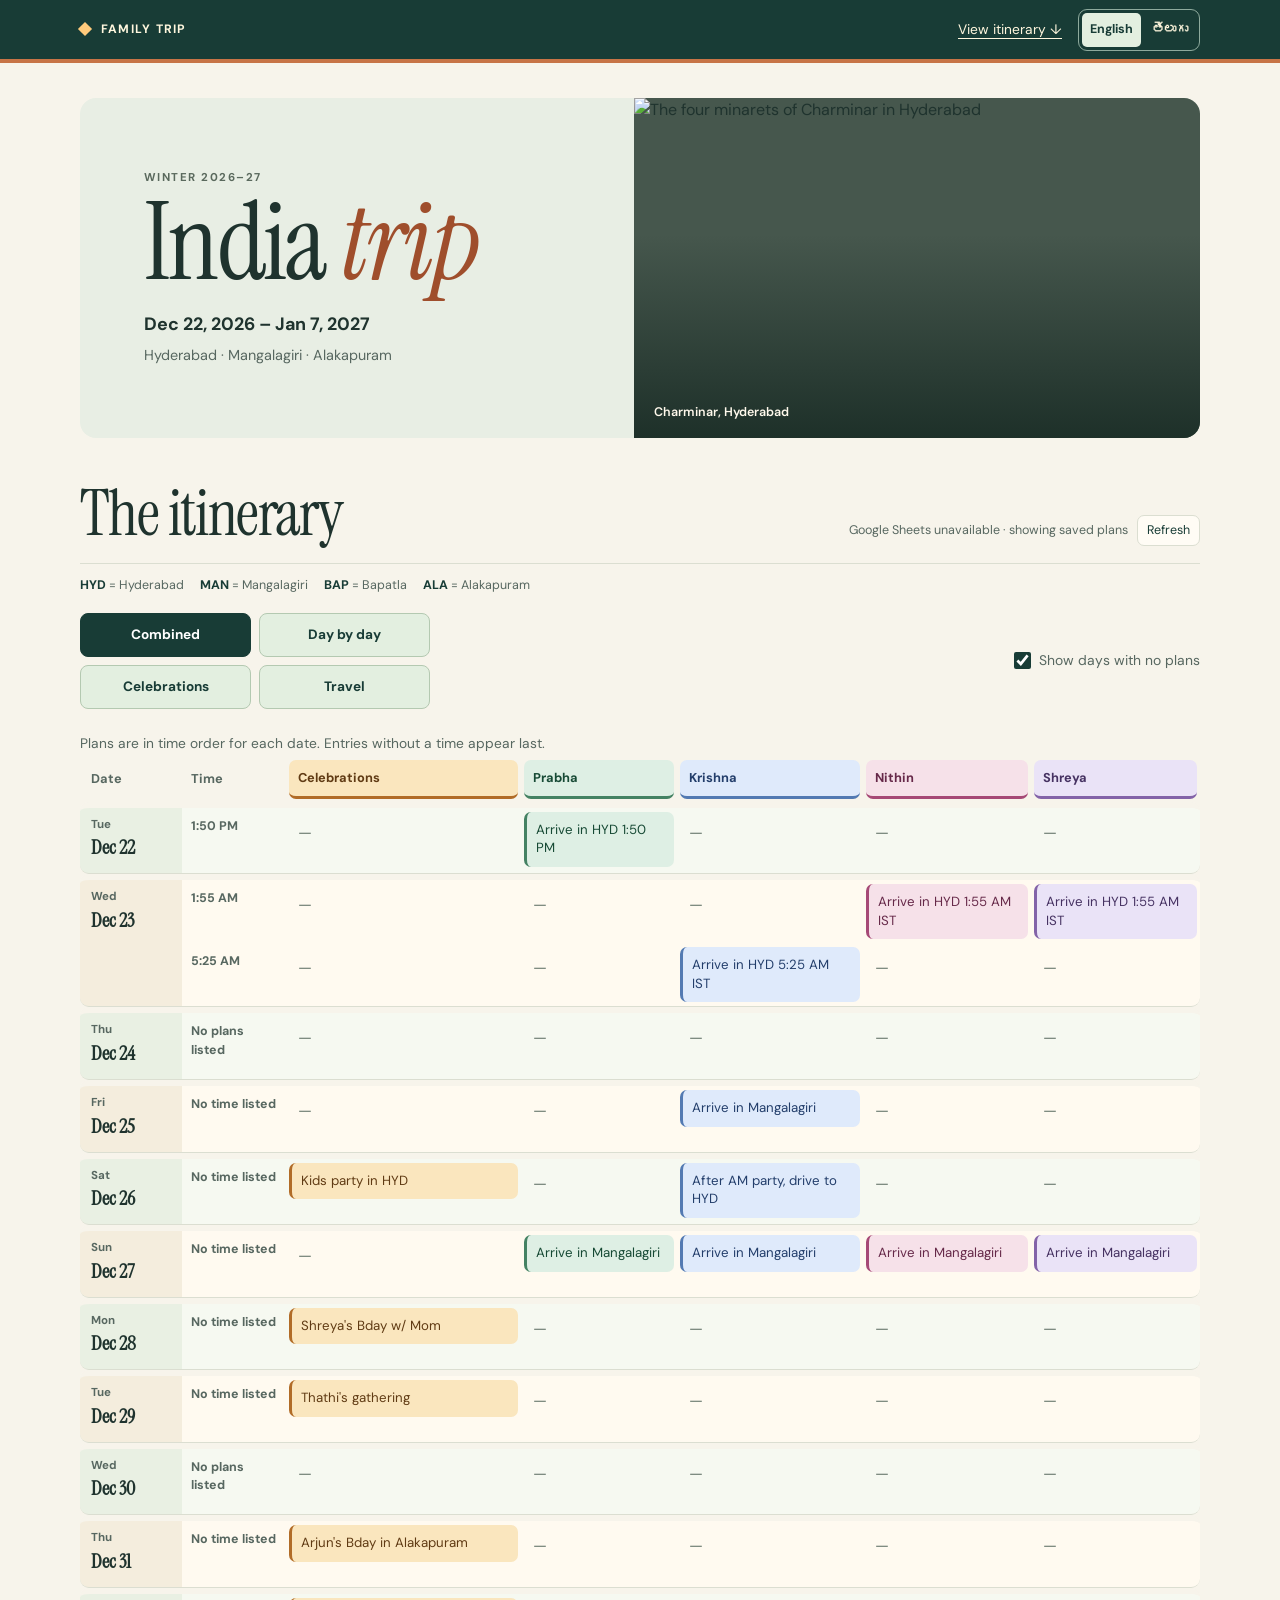
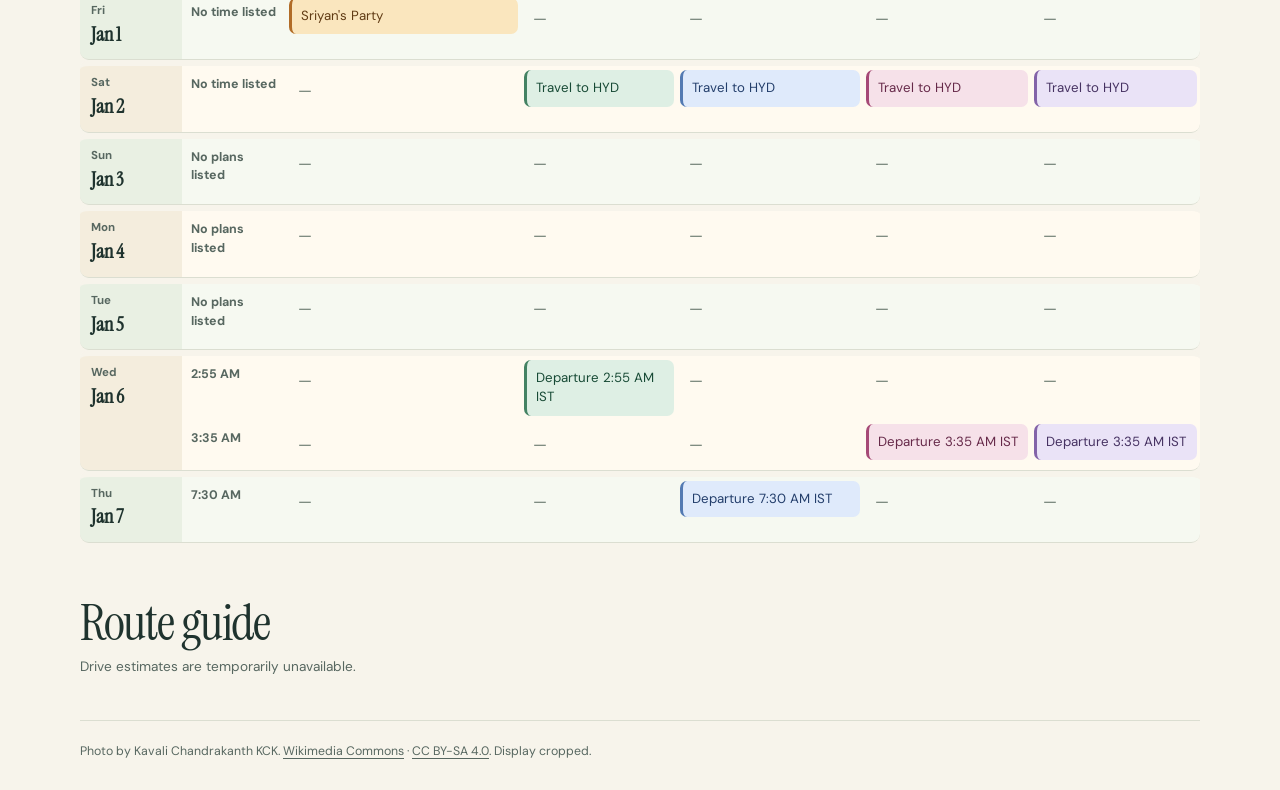
==== commit 7fa5603a: "Apply trip planner updates under npt app" ====
--- a/index.html
+++ b/index.html
@@ -1,344 +1,880 @@
 <!doctype html>
 <html lang="en">
 <head>
-<meta charset="utf-8">
-<meta name="viewport" content="width=device-width,initial-scale=1,viewport-fit=cover">
-<meta name="theme-color" content="#173c32">
-<meta name="robots" content="noindex,nofollow">
-<title>NPT · National Park Trip</title>
-<style>
-:root{--forest:#173c32;--forest2:#235748;--cream:#f5f1e8;--card:#fffdf8;--ink:#20302b;--muted:#6b7772;--line:#d8ddd8;--gold:#d89b4a;--blue:#4d7ea8;--green:#4f7f65;--danger:#a5463b;--shadow:0 10px 30px rgba(24,55,46,.10)}
-*{box-sizing:border-box}body{margin:0;background:var(--cream);color:var(--ink);font:15px/1.5 -apple-system,BlinkMacSystemFont,"Segoe UI",sans-serif}button,input,select,textarea{font:inherit}button{cursor:pointer}.app{min-height:100vh}
-.top{background:var(--forest);color:white;padding:14px 18px;position:sticky;top:0;z-index:20;box-shadow:0 3px 10px #0002}.topin{max-width:1180px;margin:auto;display:flex;align-items:center;gap:14px}.logo{width:42px;height:42px;border-radius:12px;background:linear-gradient(145deg,#f4c46d,#d9883c);display:grid;place-items:center;font-weight:800;color:#173c32;letter-spacing:-1px}.brand h1{font-size:18px;margin:0}.brand p{font-size:12px;margin:2px 0 0;color:#dbe8e1}.topactions{margin-left:auto;display:flex;gap:8px}.topbtn{border:1px solid #ffffff44;background:#ffffff12;color:white;border-radius:9px;padding:8px 11px;font-weight:700}.topbtn.primary{background:white;color:var(--forest)}
-.wrap{max-width:1050px;margin:auto;padding:28px 20px 60px}.welcome{display:grid;grid-template-columns:1.3fr .7fr;gap:18px;align-items:stretch}.hero{background:linear-gradient(120deg,#173c32,#2d6654);color:white;border-radius:20px;padding:30px;box-shadow:var(--shadow)}.eyebrow{text-transform:uppercase;letter-spacing:.12em;font-size:11px;color:#f4cf8a;font-weight:800}.hero h2{font-size:38px;line-height:1.05;margin:9px 0 12px}.hero p{color:#e0ece6;max-width:680px}.hero .actions{display:flex;gap:10px;flex-wrap:wrap;margin-top:20px}.bigbtn{border:0;border-radius:11px;padding:12px 16px;font-weight:800}.bigbtn.light{background:white;color:var(--forest)}.bigbtn.ghost{background:#ffffff15;border:1px solid #ffffff40;color:white}
-.sidecard{background:var(--card);border:1px solid var(--line);border-radius:20px;padding:22px}.sidecard h3{margin:0 0 8px}.sidecard p{color:var(--muted);font-size:13px}.mini{display:grid;grid-template-columns:1fr 1fr;gap:9px;margin-top:18px}.mini div{background:#f3f5ef;border-radius:11px;padding:11px}.mini b{display:block;color:var(--forest);font-size:17px}.mini span{font-size:11px;color:var(--muted)}
-.section{margin-top:28px}.sectionhead{display:flex;justify-content:space-between;align-items:end;gap:12px;margin-bottom:12px}.sectionhead h3{font-size:21px;margin:0}.sectionhead p{margin:2px 0 0;color:var(--muted);font-size:13px}.tripcards{display:grid;grid-template-columns:repeat(3,1fr);gap:12px}.tripcard{background:var(--card);border:1px solid var(--line);border-radius:15px;padding:16px;position:relative}.tripcard h4{margin:0 0 5px}.tripcard p{margin:3px 0;color:var(--muted);font-size:12px}.badge{display:inline-block;padding:4px 8px;border-radius:999px;background:#e4eee8;color:#315e47;font-size:10px;font-weight:800;margin-top:9px}.badge.link{background:#e7edf5;color:#3a5d7e}.tripactions{display:flex;gap:7px;margin-top:13px}.btn{border:1px solid #bcc9c2;background:white;border-radius:9px;padding:8px 10px;color:var(--forest);font-weight:700}.btn.primary{background:var(--forest);color:white;border-color:var(--forest)}.btn.danger{color:var(--danger)}.empty{background:var(--card);border:1px dashed #bfc8c2;border-radius:15px;padding:28px;text-align:center;color:var(--muted)}
-.modal{position:fixed;inset:0;background:#0d211bb8;z-index:100;display:none;align-items:center;justify-content:center;padding:18px}.modal.open{display:flex}.sheet{width:min(820px,100%);max-height:92vh;overflow:auto;background:var(--cream);border-radius:20px;box-shadow:0 25px 80px #0006}.sheethead{position:sticky;top:0;background:var(--cream);z-index:3;display:flex;align-items:center;gap:12px;padding:18px 20px;border-bottom:1px solid var(--line)}.sheethead h3{margin:0;font-size:20px}.close{margin-left:auto;border:0;background:#e9ece8;border-radius:9px;width:36px;height:36px}.progress{display:grid;grid-template-columns:repeat(5,1fr);gap:5px;padding:14px 20px 0}.stepdot{height:5px;border-radius:8px;background:#d6ddd8}.stepdot.on,.stepdot.done{background:var(--forest)}.formbody{padding:20px}.step{display:none}.step.active{display:block}.step h4{font-size:24px;margin:0 0 4px}.stepintro{color:var(--muted);margin:0 0 18px}.grid2{display:grid;grid-template-columns:1fr 1fr;gap:13px}.field{margin-bottom:14px}.field label{display:block;font-size:12px;font-weight:800;margin:0 0 6px}.field input,.field select,.field textarea{width:100%;border:1px solid #bfc9c3;background:white;border-radius:10px;padding:11px 12px;color:var(--ink)}.field small{display:block;color:var(--muted);margin-top:5px}.choicegrid{display:grid;grid-template-columns:repeat(3,1fr);gap:10px}.choice{border:1px solid #bdc9c2;background:white;border-radius:12px;padding:13px;text-align:left}.choice.selected{border:2px solid var(--forest);background:#eaf2ed;padding:12px}.choice strong{display:block}.choice span{font-size:11px;color:var(--muted)}
-.parks{display:grid;grid-template-columns:repeat(2,1fr);gap:8px;max-height:370px;overflow:auto;padding-right:3px}.park{display:flex;align-items:center;gap:9px;border:1px solid var(--line);border-radius:10px;padding:9px 10px;background:white}.park input{width:17px;height:17px;accent-color:var(--forest)}.park label{font-size:13px}.subhead{font-size:13px;font-weight:800;margin:18px 0 8px}.toggle{display:flex;justify-content:space-between;align-items:center;gap:12px;background:white;border:1px solid var(--line);padding:12px 13px;border-radius:11px;margin-bottom:9px}.toggle span{font-size:12px;color:var(--muted)}.toggle input{width:18px;height:18px;accent-color:var(--forest)}.privacy{display:grid;gap:10px}.privacyopt{border:1px solid var(--line);background:white;border-radius:13px;padding:14px;display:flex;gap:10px;align-items:flex-start}.privacyopt:has(input:checked){border:2px solid var(--forest);background:#edf4ef;padding:13px}.privacyopt input{margin-top:4px;accent-color:var(--forest)}.privacyopt strong{display:block}.privacyopt small{color:var(--muted)}.warning{background:#fff2d9;border:1px solid #e7cf9f;color:#6c4f20;border-radius:11px;padding:11px 12px;font-size:12px;margin-top:10px}.foot{display:flex;justify-content:space-between;gap:10px;border-top:1px solid var(--line);padding:15px 20px;position:sticky;bottom:0;background:var(--cream)}.summarybox{background:white;border:1px solid var(--line);border-radius:14px;padding:15px;margin-top:14px}.summarybox dl{display:grid;grid-template-columns:150px 1fr;gap:8px 12px;margin:0}.summarybox dt{color:var(--muted)}.summarybox dd{margin:0;font-weight:650}
-.viewer{display:none}.viewer.open{display:block}.viewerbar{position:sticky;top:70px;z-index:19;display:flex;justify-content:space-between;gap:10px;align-items:center;background:#e8f0eb;border:1px solid #c8d7ce;padding:9px 12px;border-radius:11px;margin-bottom:14px;box-shadow:0 3px 10px #173c3210}.viewerbar strong{white-space:nowrap}.viewerbar-actions{display:flex;gap:8px;align-items:center;flex-wrap:wrap}.viewer h2{margin:5px 0 4px}.viewer p{color:var(--muted)}.parkchips{display:flex;flex-wrap:wrap;gap:7px}.chip{background:white;border:1px solid var(--line);border-radius:999px;padding:6px 9px;font-size:12px}.park-disclosure{margin-top:22px;border-top:1px solid var(--line);padding-top:14px}.park-disclosure summary{cursor:pointer;display:flex;align-items:center;gap:9px;list-style:none;font-size:20px;font-weight:750;color:var(--forest)}.park-disclosure summary::-webkit-details-marker{display:none}.park-disclosure summary::before{content:'▸';font-size:16px}.park-disclosure[open] summary::before{content:'▾'}.park-disclosure .parkchips{padding:12px 0 2px}
-.sharebox{display:none;margin-top:12px;background:#eef3f7;border:1px solid #cbd8e2;padding:12px;border-radius:11px}.sharebox.show{display:block}.shareline{display:flex;gap:8px}.shareline input{flex:1;border:1px solid #bfcbd5;border-radius:8px;padding:9px}
-@media(max-width:800px){.viewerbar{top:60px}.wrap{padding:16px 14px 50px}.welcome{grid-template-columns:1fr}.hero h2{font-size:31px}.tripcards{grid-template-columns:1fr}.grid2,.choicegrid,.parks{grid-template-columns:1fr}.sheet{max-height:96vh;border-radius:16px}.summarybox dl{grid-template-columns:110px 1fr}.topactions .topbtn:not(.primary){display:none}}
-
-/* Restored itinerary viewer */
-.importnote{margin-top:13px;padding:11px 12px;border-radius:11px;background:#fff4de;color:#6c4f20;border:1px solid #ebd9ac;font-size:12px}
-.detailnav{display:flex;gap:8px;flex-wrap:wrap;margin:12px 0}
-.detailnav button.active,.daypicker button[aria-pressed="true"]{background:var(--forest);color:#fff}
-.daypicker{display:flex;gap:8px;overflow-x:auto;position:relative;padding:4px 3px 10px;margin-bottom:8px}
-.daypicker button{flex:none;border-radius:999px}
-#detailsSection{scroll-margin-top:85px}
-.dayitem{background:var(--card);border:1px solid var(--line);border-radius:13px;padding:14px;margin-bottom:9px}
-.dayitem h4{margin:0 0 4px;font-size:15px}
-.dayitem p{margin:3px 0;font-size:12px;color:var(--muted)}
-.dayitem ul{margin:8px 0 0;padding-left:21px}
-.dayitem li{margin:3px 0}
-.staymeta{display:flex;gap:7px;flex-wrap:wrap;margin-top:8px}
-.smalltag{background:#e5eee8;color:#365c49;border-radius:8px;padding:3px 7px;font-size:11px}
-.smalltag.warn{background:#fff0dd;color:#825d25}
-.compactrow{display:grid;grid-template-columns:40px minmax(0,1fr) auto;gap:10px;align-items:start}
-.compactrow .seq{height:32px;width:32px;border-radius:50%;background:#e5eee8;display:grid;place-items:center;color:var(--forest);font-weight:800}
-.morebar{text-align:center;margin:14px}
-#myTrips{margin-top:0}
-#myTrips h2{margin:0;font-size:28px}
-.homeactions{display:flex;gap:8px;flex-wrap:wrap;margin-top:14px}
-.topactions #nptAccountBtn{display:block}
-</style>
-<link rel="stylesheet" href="./trip-views.css?v=insert-stop-9">
-<link rel="stylesheet" href="./planner.css?v=insert-stop-9">
+  <meta charset="utf-8">
+  <meta name="viewport" content="width=device-width, initial-scale=1">
+  <meta name="theme-color" content="#183c36">
+  <meta name="robots" content="noindex, nofollow">
+  <title>India trip · Family itinerary</title>
+  <link rel="preconnect" href="https://fonts.googleapis.com">
+  <link rel="preconnect" href="https://fonts.gstatic.com" crossorigin>
+  <link href="https://fonts.googleapis.com/css2?family=DM+Sans:wght@400;500;600;700&family=Instrument+Serif:ital@0;1&family=Noto+Sans+Telugu:wght@400;600;700&display=swap" rel="stylesheet">
+  <style>
+    :root {
+      color-scheme: light;
+      --paper: #f7f4eb;
+      --card: #fffcf5;
+      --ink: #1f332e;
+      --muted: #576760;
+      --forest: #183c36;
+      --line: #dbded1;
+      --gold: #ffcb7c;
+      --serif: "Instrument Serif", Georgia, serif;
+      --sans: "DM Sans", system-ui, sans-serif;
+    }
+    *, *::before, *::after { box-sizing: border-box; }
+    body { margin: 0; font: 1rem/1.5 var(--sans); color: var(--ink); background: var(--paper); }
+    button { font: inherit; cursor: pointer; }
+    [hidden] { display: none !important; }
+    :focus-visible { outline: 3px solid #a5522f; outline-offset: 4px; }
+    .shell { width: min(1120px, calc(100% - 64px)); margin-inline: auto; }
+    .skip { position: absolute; top: 1rem; left: 1rem; background: white; padding: .7rem; z-index: 1; transform: translateY(-200%); }
+    .skip:focus { transform: none; }
+    .masthead { background: var(--forest); color: #fff7de; border-bottom: 4px solid #c77446; }
+    .masthead .shell { display: flex; justify-content: space-between; align-items: center; gap: 16px; min-height: 59px; }
+    .brand { display: flex; align-items: center; gap: 11px; letter-spacing: .1em; text-transform: uppercase; font-size: .76rem; font-weight: 700; }
+    .brand::before { content: ""; display: block; width: 10px; height: 10px; background: var(--gold); transform: rotate(45deg); }
+    .masthead a { color: inherit; font-size: .86rem; text-underline-offset: 4px; }
+    .masthead-controls, .language { display: flex; align-items: center; gap: 8px; }
+    .masthead-controls { column-gap: 16px; flex-wrap: wrap; justify-content: end; }
+    .language { gap: 3px; padding: 3px; border: 1px solid #8eaa9d; border-radius: 9px; }
+    .language button { min-height: 34px; padding: 4px 8px; border: 0; border-radius: 5px; color: #fff7de; background: transparent; font-size: .78rem; font-weight: 700; }
+    .language button[aria-pressed="true"] { color: var(--forest); background: #e3efe0; }
+    [lang="te"], [lang="te-IN"] { --sans: "Noto Sans Telugu", "Nirmala UI", sans-serif; --serif: var(--sans); }
+    [lang="te"] h1 { font-size: clamp(2.85rem, 6vw, 5rem); line-height: 1.12; }
+    [lang="te"] h2 { line-height: 1.15; }
+    [lang="te"] .matrix time { white-space: normal; font-size: 1rem; }
+    .hero { display: grid; grid-template-columns: 1fr 1.02fr; min-height: 340px; margin-top: 35px; background: #e8eee4; border-radius: 16px; overflow: hidden; }
+    .intro { padding: clamp(30px, 5vw, 68px); align-self: center; }
+    .eyebrow { margin: 0; text-transform: uppercase; letter-spacing: .13em; font-size: .71rem; font-weight: 700; color: #5a695d; }
+    h1, h2, h3, p { margin-top: 0; }
+    h1, h2 { font-family: var(--serif); font-weight: 400; letter-spacing: -.025em; }
+    h1 { margin: 9px 0 11px; font-size: clamp(4rem, 8.4vw, 7.5rem); line-height: .87; }
+    h1 em { font-weight: 400; color: #9f4e2c; }
+    .date-range { margin: 22px 0 0; font-weight: 700; font-size: clamp(.91rem, 1.65vw, 1.12rem); }
+    .places { color: var(--muted); font-size: .9rem; margin: 7px 0 0; }
+    figure { margin: 0; position: relative; display: grid; align-items: end; min-height: 255px; isolation: isolate; background: #46574d; }
+    figure img { position: absolute; inset: 0; height: 100%; width: 100%; object-fit: cover; object-position: 50% 43%; z-index: -2; }
+    figure::after { content: ""; position: absolute; inset: 40% 0 0; background: linear-gradient(transparent, #10231dbf); z-index: -1; }
+    figcaption { color: #fff9ec; margin: 0; padding: 16px 20px; font-size: .78rem; font-weight: 600; }
+    .schedule { padding: 44px 0 54px; scroll-margin-top: 18px; }
+    .schedule-head { display: flex; justify-content: space-between; align-items: end; gap: 18px; padding-bottom: 17px; border-bottom: 1px solid var(--line); }
+    h2 { margin: 0; font-size: clamp(2.8rem, 5vw, 4.3rem); line-height: 1; }
+    .sync { display: flex; gap: 9px; align-items: center; min-width: 0; color: var(--muted); font-size: .78rem; }
+    .sync p { margin: 0; }
+    .refresh { flex-shrink: 0; border: 1px solid var(--line); border-radius: 7px; padding: 5px 9px; color: var(--forest); background: var(--card); }
+    .refresh:disabled { opacity: .65; cursor: wait; }
+    .tools { display: flex; justify-content: space-between; align-items: center; flex-wrap: wrap; gap: 15px; margin: 18px 0 24px; }
+    .route-key { display: flex; flex-wrap: wrap; gap: 5px 16px; margin: 12px 0 0; color: var(--muted); font-size: .78rem; }
+    .route-key > span { white-space: nowrap; }
+    .route-key strong { color: var(--forest); }
+    .views { display: grid; grid-template-columns: repeat(2, minmax(0, 1fr)); gap: 8px; width: min(100%, 350px); }
+    .views button { min-height: 44px; border: 1px solid #b4c9b1; border-radius: 8px; color: var(--forest); background: #e3efe0; padding: 8px 14px; font-weight: 700; font-size: .85rem; }
+    .views button:hover { background: #d6e8d2; }
+    .views button[aria-pressed="true"] { color: white; border-color: var(--forest); background: var(--forest); }
+    .check { color: var(--muted); display: flex; gap: 8px; align-items: center; font-size: .87rem; cursor: pointer; }
+    input[type="checkbox"] { accent-color: var(--forest); width: 17px; height: 17px; margin: 0; }
+    .person { font-size: .9rem; display: flex; align-items: center; gap: 8px; }
+    .person select { font: inherit; color: var(--ink); background: var(--card); padding: 7px 9px; border: 1px solid #b6c4b9; border-radius: 7px; }
+    .month + .month { margin-top: 26px; }
+    .month h3 { font-size: .76rem; font-weight: 700; text-transform: uppercase; letter-spacing: .11em; color: var(--muted); margin: 0 0 10px; }
+    .days, .entries { list-style: none; margin: 0; padding: 0; }
+    .days { display: grid; gap: 9px; }
+    .day { display: grid; grid-template-columns: 88px 1fr; padding: 11px 17px; background: var(--card); border: 1px solid var(--line); border-radius: 10px; }
+    .day time { display: flex; flex-direction: column; align-self: center; align-items: start; min-width: 0; }
+    .day time strong { font: 2.35rem/.9 var(--serif); }
+    .day time span { text-transform: uppercase; letter-spacing: .09em; font-size: .67rem; font-weight: 700; color: var(--muted); margin-top: 4px; }
+    .entries { align-self: center; display: grid; gap: 5px; border-left: 1px solid var(--line); padding: 3px 0 3px 17px; }
+    .entry { display: grid; grid-template-columns: 108px minmax(0, 1fr); gap: 12px; align-items: start; padding-block: 4px; line-height: 1.42; }
+    .plan-text { display: block; overflow-wrap: anywhere; white-space: pre-line; }
+    .plan-attendees { display: block; margin-top: 3px; color: var(--muted); font-size: .78rem; overflow-wrap: anywhere; }
+    .route-guide { padding: 0 0 42px; }
+    .route-guide h2 { font-size: clamp(2.25rem, 4vw, 3.35rem); }
+    .route-list { display: grid; grid-template-columns: repeat(auto-fit, minmax(min(100%, 240px), 1fr)); gap: 10px; padding: 0; margin: 17px 0 0; list-style: none; }
+    .route-card { background: var(--card); border: 1px solid var(--line); border-radius: 9px; padding: 13px 15px; }
+    .route-card strong, .route-card span { display: block; }
+    .route-card span, .route-status { color: var(--muted); font-size: .85rem; }
+    .route-status { margin: 9px 0 0; }
+    .tag { justify-self: start; max-width: 100%; border-radius: 5px; padding: 3px 8px; line-height: 1.35; font-size: .73rem; font-weight: 700; overflow-wrap: anywhere; }
+    .tag.celebration { background: #fae3bc; color: #663e10; }
+    .tag.travel { background: #e3edf6; color: #254965; }
+    .entry.empty { display: block; color: var(--muted); font-size: .88rem; }
+    .no-results { margin: 0; padding: 22px; border: 1px solid var(--line); border-radius: 10px; color: var(--muted); }
+    .matrix { width: 100%; border-collapse: separate; border-spacing: 0 7px; table-layout: fixed; }
+    .matrix tbody { --date-band: #f6f9f1; --date-label: #e9f0e3; }
+    .matrix tbody:nth-of-type(even) { --date-band: #fffaf0; --date-label: #f4eddd; }
+    .matrix caption { text-align: left; padding-bottom: 7px; color: var(--muted); font-size: .86rem; }
+    .matrix th, .matrix td { text-align: left; vertical-align: top; }
+    .matrix thead th { padding: 0 3px 3px; font-size: .8rem; }
+    .matrix thead th:first-child { width: 102px; padding: 9px 11px; color: var(--muted); }
+    .matrix thead .matrix-time-heading { width: 104px; padding: 9px; color: var(--muted); }
+    .matrix tbody th { padding: 10px 11px; background: #ebece2; border-radius: 8px; }
+    .matrix .matrix-slot { padding: 9px; color: var(--muted); font-size: .78rem; font-weight: 700; }
+    .matrix time { display: grid; gap: 1px; white-space: nowrap; font-size: 1.28rem; font-family: var(--serif); font-weight: 400; }
+    .matrix time span { font: 700 .72rem/1.2 var(--sans); color: var(--muted); }
+    .matrix td { padding: 0 3px; }
+    .matrix-heading, .matrix-plan { display: block; border-radius: 7px; background: var(--tone-bg); color: var(--tone-ink); }
+    .matrix-heading { padding: 8px 9px; border-bottom: 3px solid var(--tone-accent); overflow-wrap: anywhere; }
+    .matrix-plan { min-height: 100%; padding: 9px; font-size: .83rem; line-height: 1.4; border-left: 3px solid var(--tone-accent); }
+    .matrix-plan .plan + .plan { margin-top: 6px; }
+    .matrix-plan .plan-attendees { color: inherit; }
+    .matrix-label { display: none; }
+    .matrix-gap { display: block; padding: 9px; color: #6b7a70; }
+    .matrix [data-tone="0"] { --tone-bg: #fae6be; --tone-ink: #603b14; --tone-accent: #b16c27; }
+    .matrix [data-tone="1"] { --tone-bg: #deefe4; --tone-ink: #174a35; --tone-accent: #448263; }
+    .matrix [data-tone="2"] { --tone-bg: #dfeafb; --tone-ink: #233e6b; --tone-accent: #537ab2; }
+    .matrix [data-tone="3"] { --tone-bg: #f6e1e9; --tone-ink: #662949; --tone-accent: #a64976; }
+    .matrix [data-tone="4"] { --tone-bg: #eae3f7; --tone-ink: #463262; --tone-accent: #8363a8; }
+    .matrix [data-tone="5"] { --tone-bg: #f6e4d7; --tone-ink: #643824; --tone-accent: #ac6846; }
+    footer { padding: 21px 0 30px; border-top: 1px solid var(--line); color: var(--muted); font-size: .77rem; }
+    footer a { color: inherit; text-underline-offset: 3px; }
+    @media (min-width: 821px) {
+      #itinerary:has(> .matrix) { overflow-x: auto; }
+      .matrix { table-layout: auto; border-spacing: 0; }
+      .matrix thead th:first-child { min-width: 102px; }
+      .matrix thead .matrix-time-heading { min-width: 104px; }
+      .matrix thead .matrix-celebrations { width: 235px; min-width: 235px; }
+      .matrix thead th:nth-child(n + 4) { min-width: 92px; }
+      .matrix tbody td { background: var(--date-band); }
+      .matrix tbody td:not(.matrix-slot) { padding-block: 4px; }
+      .matrix tbody tr:first-child > * { border-top: 6px solid var(--paper); }
+      .matrix tbody tr:last-child > td, .matrix tbody th { border-bottom: 1px solid var(--line); }
+      .matrix tbody tr:first-child > td:last-child { border-top-right-radius: 9px; }
+      .matrix tbody tr:last-child > td:last-child { border-bottom-right-radius: 9px; }
+      .matrix tbody th { position: sticky; left: 0; z-index: 1; background: var(--date-label); border-radius: 9px 0 0 9px; }
+    }
+    @media (max-width: 820px) {
+      .matrix, .matrix caption, .matrix tbody { display: block; }
+      .matrix thead { position: absolute; width: 1px; height: 1px; overflow: hidden; clip-path: inset(50%); white-space: nowrap; }
+      .matrix tbody { padding: 10px; margin-top: 9px; background: var(--date-band); border: 1px solid var(--line); border-radius: 10px; }
+      .matrix tbody tr { display: grid; grid-template-columns: repeat(2, minmax(0, 1fr)); gap: 8px; }
+      .matrix tbody tr + tr { margin-top: 10px; }
+      .matrix tbody th { grid-column: 1 / -1; padding: 2px 3px 6px; background: transparent; }
+      .matrix time { display: flex; align-items: baseline; gap: 7px; }
+      .matrix td { display: block; padding: 0; }
+      .matrix td.is-empty { display: none; }
+      .matrix .matrix-slot { grid-column: 1 / -1; padding: 0 3px; }
+      .matrix td.matrix-celebrations { grid-column: 1 / -1; }
+      .matrix-label { display: block; margin-bottom: 3px; font-size: .73rem; font-weight: 700; }
+    }
+    @media (max-width: 680px) {
+      .shell { width: calc(100% - 32px); }
+      .hero { grid-template-columns: minmax(0, 1fr); margin-top: 19px; }
+      .intro { padding: 26px 23px; }
+      h1 { font-size: clamp(3.8rem, 15vw, 6rem); }
+      .date-range { margin-top: 16px; }
+      figure { min-height: clamp(165px, 46vw, 280px); }
+      .schedule { padding-top: 31px; }
+      .schedule-head { align-items: start; flex-direction: column; gap: 9px; }
+      .tools { margin-bottom: 20px; }
+      .day { grid-template-columns: 51px minmax(0, 1fr); padding: 11px 10px; }
+      .entries { padding-left: 10px; }
+      .entry { grid-template-columns: minmax(0, 88px) minmax(0, 1fr); gap: 7px; font-size: .88rem; }
+    }
+    @media (max-width: 365px) {
+      .entry { grid-template-columns: minmax(0, 1fr); gap: 3px; }
+      .views button { padding-inline: 10px; }
+    }
+    @media (max-width: 400px) {
+      .matrix tbody tr { grid-template-columns: minmax(0, 1fr); }
+    }
+  </style>
 </head>
 <body>
-<div class="app">
-<header class="top"><div class="topin"><button class="npt-brand" type="button" onclick="showHome()"><img class="logo npt-logo" src="./npt-logo.webp" width="72" height="72" alt="National Park Trip logo"><span>National Park Trip</span></button><nav class="topactions" aria-label="Main navigation"><button class="topbtn" id="nptMyTrips">My Trips</button><button class="topbtn primary" id="nptNewTrip">+ New Trip</button></nav></div></header>
-<div class="wrap">
-<section id="home">
-<div class="section" id="myTrips">
-  <div class="sectionhead">
-    <h2>My Trips</h2>
-    
-  </div>
-  <div id="tripList"></div>
-  <div class="homeactions">
-    <button class="btn" id="importTripBtn">Import trip backup</button>
-    <button class="btn" id="importBtn">Open shared link</button>
-  </div>
-  <input type="file" id="nptImportFile" accept=".json,application/json" hidden>
-</div>
-</section>
-
-<section id="viewer" class="viewer">
-<div class="viewerbar"><strong id="viewerMode">Trip Plan</strong><div class="viewerbar-actions"><button class="btn" onclick="showHome()">← My Trips</button> <button class="btn primary" id="copyTripBtn" style="display:none">Copy to My Trips</button></div></div>
-<div class="eyebrow" id="vPrivacy"></div><h2 id="vName"></h2><p id="vMeta"></p>
-<div class="summarybox"><dl>
-<dt>Start</dt><dd id="vStart"></dd>
-<dt>Trip length</dt><dd id="vLength"></dd>
-<dt>Vehicle</dt><dd id="vVehicle"></dd>
-<dt>Camping</dt><dd id="vCamping"></dd>
-<dt>Driving</dt><dd id="vDriving"></dd>
-</dl></div>
-<details class="park-disclosure"><summary>Parks in this trip <span id="vParkCount" class="np-muted"></span></summary><p>Selected for this trip</p><div class="parkchips" id="vParks"></div></details>
-<div class="section" id="detailsSection" style="display:none"><div class="sectionhead"><div><h3>Trip Plan</h3><p id="detailsSubtitle">Original planning records</p></div></div><div class="detailnav" id="detailsButtons"></div><div id="detailsList"></div><div class="morebar"><button class="btn" id="loadMoreDetails" style="display:none">Show more</button></div></div>
-<div class="section" id="ownerShare" style="display:none"><div class="sectionhead"><div><h3>Privacy & Sharing</h3><p>Control how this trip is shared</p></div></div><div class="summarybox">
-<div><strong id="shareStatus"></strong><p id="shareExplain"></p></div>
-<button class="btn primary" id="shareBtn">Create / Copy Share Link</button>
-<div class="sharebox" id="shareBox"><div class="shareline"><input id="shareUrl" readonly><button class="btn" id="copyLinkBtn">Copy</button></div><small>Anyone who has this link can view the trip and make their own copy.</small></div>
-</div></div>
-</section>
-</div>
-
-<div class="modal" id="wizard">
-<div class="sheet">
-<div class="sheethead"><div><div class="eyebrow">Create a trip</div><h3 id="wizardTitle">Trip Basics</h3></div><button class="close" onclick="closeWizard()">✕</button></div>
-<div class="progress" id="progress"></div>
-<div class="formbody">
-<div class="step active" data-step="0">
-<h4>Start with the basics</h4><p class="stepintro">When and where does the trip begin?</p>
-<div class="grid2">
-<div class="field"><label>Trip name</label><input id="tripName" placeholder="e.g. Summer National Park Adventure"></div>
-<div class="field"><label>Start date</label><input id="startDate" type="date"></div>
-<div class="field"><label>Length of trip</label><input id="tripLength" type="number" min="1" max="365" value="14"><small>Number of days</small></div>
-<div class="field"><label>Starting location</label><input id="startLocation" placeholder="City, State or ZIP"></div>
-<div class="field"><label>Ending location</label><input id="endLocation" placeholder="Leave blank for round trip"></div>
-<div class="field"><label>Travelers</label><input id="travelers" type="number" min="1" max="20" value="2"></div>
-</div>
-</div>
-
-<div class="step" data-step="1">
-<h4>Which parks do you want to visit?</h4><p class="stepintro">Choose as many as you like. Later NPT can help optimize the route and flag trips that are too ambitious.</p>
-<div class="parks" id="parks"></div>
-</div>
-
-<div class="step" data-step="2">
-<h4>What are you traveling in?</h4><p class="stepintro">Vehicle size affects campground availability, routing and daily drive planning.</p>
-<div class="choicegrid" id="vehicleChoices"></div>
-<div id="rvFields" style="display:none"><div class="subhead">RV / tow details</div><div class="grid2">
-<div class="field"><label>RV length (ft)</label><input id="rvLength" type="number" min="8" max="60" step=".5"></div>
-<div class="field"><label>Total rig length (ft)</label><input id="rigLength" type="number" min="10" max="90" step=".5"></div>
-<div class="field"><label>Overall height (ft)</label><input id="rigHeight" type="number" min="5" max="16" step=".1"></div>
-<div class="field"><label>Tow vehicle / RV model (optional)</label><input id="vehicleModel" placeholder="e.g. Ford F-350 + Brinkley Z 2700"></div>
-</div></div>
-</div>
-
-<div class="step" data-step="3">
-<h4>How do you like to travel?</h4><p class="stepintro">These preferences will shape campground and driving recommendations.</p>
-<div class="grid2">
-<div class="field"><label>Campground preference</label><select id="campPref"><option>National Park campground first</option><option>Full hookups first</option><option>Best rated campground</option><option>No preference</option></select></div>
-<div class="field"><label>Maximum driving hours per day</label><input id="maxDriveHours" type="number" min="1" max="14" step=".5" value="6"></div>
-<div class="field"><label>Full-hookup reset cadence</label><select id="fhuCadence"><option value="3">About every 3 days</option><option value="4">About every 4 days</option><option value="2">About every 2 days</option><option value="0">No preference</option></select></div>
-<div class="field"><label>Trip pace</label><select id="pace"><option>Relaxed</option><option selected>Balanced</option><option>Aggressive / see more</option></select></div>
-</div>
-<div class="toggle"><div><strong>Traveling with a pet</strong><span>Helps flag park and trail restrictions.</span></div><input id="pet" type="checkbox"></div>
-<div class="toggle"><div><strong>Avoid difficult mountain roads</strong><span>Prefer easier RV-accessible routing.</span></div><input id="avoidMountain" type="checkbox"></div>
-<div class="toggle"><div><strong>Avoid unpaved roads</strong><span>Useful for larger RVs and towing.</span></div><input id="avoidUnpaved" type="checkbox" checked></div>
-</div>
-
-<div class="step" data-step="4">
-<h4>Privacy & sharing</h4><p class="stepintro">Choose who should be able to see this trip.</p>
-<div class="privacy">
-<label class="privacyopt"><input type="radio" name="privacy" value="private" checked><div><strong>Private</strong><small>Saved only in this browser. Nothing is shared unless you choose to create a link later.</small></div></label>
-<label class="privacyopt"><input type="radio" name="privacy" value="link"><div><strong>Share with a link</strong><small>Anyone with the link can view the trip and copy it into their own NPT.</small></div></label>
-<label class="privacyopt"><input type="radio" name="privacy" value="invited"><div><strong>Invite specific people</strong><small>Prepared for the future account-based version with view/edit permissions.</small></div></label>
-</div>
-<div class="warning" id="inviteWarning"><strong>Current preview:</strong> The Supabase sign-in/database is not connected yet. Trips created here are browser-local drafts, not secure cloud accounts. A shared URL contains the shared trip data and cannot be revoked; do not use it for sensitive details. Invite-only sharing will be enabled after account setup.</div>
-<div class="summarybox" id="finalSummary"></div>
-</div>
-</div>
-<div class="foot"><button class="btn" id="backBtn" onclick="prevStep()">Back</button><button class="btn primary" id="nextBtn" onclick="nextStep()">Next</button></div>
-</div>
-</div>
-
-<script>
-const PARKS=[
-"Acadia National Park","Arches National Park","Badlands National Park","Big Bend National Park","Biscayne National Park","Black Canyon of the Gunnison National Park","Bryce Canyon National Park","Canyonlands National Park","Capitol Reef National Park","Carlsbad Caverns National Park","Congaree National Park","Crater Lake National Park","Cuyahoga Valley National Park","Death Valley National Park","Everglades National Park","Glacier National Park","Grand Canyon National Park","Grand Teton National Park","Great Sand Dunes National Park","Great Smoky Mountains National Park","Hot Springs National Park","Joshua Tree National Park","Mammoth Cave National Park","Mesa Verde National Park","Mount Rainier National Park","Olympic National Park","Petrified Forest National Park","Redwood National and State Parks","Rocky Mountain National Park","Saguaro National Park","Sequoia National Park","Shenandoah National Park","Theodore Roosevelt National Park","White Sands National Park","Wind Cave National Park","Yellowstone National Park","Yosemite National Park","Zion National Park","Banff National Park"
-];
-const VEHICLES=[
-["car","Car / SUV","Hotels, tent camping or cabins"],
-["van","Camper van / Class B","Compact RV travel"],
-["travelTrailer","Travel trailer","Towable trailer"],
-["fifthWheel","Fifth wheel","Large towable RV"],
-["classC","Class C motorhome","Motorized RV"],
-["classA","Class A motorhome","Large motorcoach"],
-["tent","Tent / no RV","Tent-focused camping"]
-];
-let step=0,vehicleType="car",activeTripId=null,sharedTrip=null;
-const $=s=>document.querySelector(s), $$=s=>[...document.querySelectorAll(s)];
-function readTrips(){try{return JSON.parse(localStorage.getItem("npt-trips")||"[]")}catch{return[]}}
-function writeTrips(t){localStorage.setItem("npt-trips",JSON.stringify(t))}
-function renderTrips(){
- const trips=readTrips(), box=$("#tripList"); box.innerHTML="";
- if(!trips.length){box.innerHTML='<div class="empty"><strong>No trips yet.</strong><br>Create your first trip and NPT will save it here.</div>';return}
- const grid=document.createElement("div");grid.className="tripcards";
- trips.sort((a,b)=>(a.startDate||"").localeCompare(b.startDate||""));
- for(const t of trips){
-  const c=document.createElement("div");c.className="tripcard";
-  const badge=t.privacy==="link"?'<span class="badge link">Share link enabled</span>':'<span class="badge">Private</span>';
-  c.innerHTML='<h4>'+esc(t.name)+'</h4><p>'+fmtDate(t.startDate)+' · '+t.length+' days</p><p>'+esc(t.startLocation)+' · '+t.parks.length+' parks</p><p>'+esc(vehicleLabel(t.vehicle.type))+'</p>'+badge+'<div class="tripactions"><button class="btn primary" data-open="'+t.id+'">Open</button><button class="btn danger" data-del="'+t.id+'">Delete</button></div>';
-  grid.append(c);
- }
- box.append(grid);
- $$("[data-open]").forEach(b=>b.onclick=()=>openTrip(b.dataset.open));
- $$("[data-del]").forEach(b=>b.onclick=()=>deleteTrip(b.dataset.del));
-}
-function esc(s){return String(s||"").replace(/[&<>"']/g,m=>({"&":"&amp;","<":"&lt;",">":"&gt;",'"':"&quot;","'":"&#39;"}[m]))}
-function fmtDate(s){if(!s)return"Date TBD";return new Date(s+"T12:00:00").toLocaleDateString(undefined,{month:"short",day:"numeric",year:"numeric"})}
-function vehicleLabel(v){return (VEHICLES.find(x=>x[0]===v)||[])[1]||v}
-function buildParks(){
- const box=$("#parks"); box.innerHTML=PARKS.map((p,i)=>'<div class="park"><input id="p'+i+'" type="checkbox" value="'+esc(p)+'"><label for="p'+i+'">'+esc(p)+'</label></div>').join("")
-}
-function buildVehicles(){
- const box=$("#vehicleChoices"); box.innerHTML=VEHICLES.map(([id,label,desc])=>'<button type="button" class="choice'+(id===vehicleType?' selected':'')+'" data-vehicle="'+id+'"><strong>'+label+'</strong><span>'+desc+'</span></button>').join("");
- $$("[data-vehicle]").forEach(b=>b.onclick=()=>selectVehicle(b.dataset.vehicle))
-}
-function selectVehicle(v){vehicleType=v;buildVehicles();$("#rvFields").style.display=["travelTrailer","fifthWheel","classC","classA","van"].includes(v)?"block":"none"}
-function startWizard(){step=0;vehicleType="car";$("#tripName").value="";$("#startDate").value="";$("#tripLength").value=14;$("#startLocation").value="";$("#endLocation").value="";$("#travelers").value=2;$$('#parks input').forEach(i=>i.checked=false);selectVehicle("car");$("#wizard").classList.add("open");renderStep()}
-function closeWizard(){$("#wizard").classList.remove("open")}
-function renderStep(){
- $$(".step").forEach((el,i)=>el.classList.toggle("active",i===step));
- $("#progress").innerHTML=[0,1,2,3,4].map(i=>'<div class="stepdot '+(i<step?'done':i===step?'on':'')+'"></div>').join("");
- const titles=["Trip Basics","Choose Parks","Vehicle","Preferences","Privacy & Sharing"];$("#wizardTitle").textContent=titles[step];
- $("#backBtn").style.visibility=step===0?"hidden":"visible";
- $("#nextBtn").textContent=step===4?"Create Trip":"Next";
- if(step===4)renderSummary();
-}
-function nextStep(){
- if(step===0 && (!$("#tripName").value.trim()||!$("#startDate").value||!$("#startLocation").value.trim())){alert("Please enter a trip name, start date and starting location.");return}
- if(step===1 && !selectedParks().length){alert("Choose at least one park to continue.");return}
- if(step<4){step++;renderStep()}else{saveTrip()}
-}
-function prevStep(){if(step>0){step--;renderStep()}}
-function selectedParks(){return $$('#parks input:checked').map(i=>i.value)}
-function currentPrivacy(){return $('input[name="privacy"]:checked').value}
-function collect(){
- let privacy=currentPrivacy(); if(privacy==="invited")privacy="private";
- return {id:crypto.randomUUID?crypto.randomUUID():String(Date.now()),name:$("#tripName").value.trim(),startDate:$("#startDate").value,length:Number($("#tripLength").value)||1,startLocation:$("#startLocation").value.trim(),endLocation:$("#endLocation").value.trim()||$("#startLocation").value.trim(),travelers:Number($("#travelers").value)||1,parks:selectedParks(),vehicle:{type:vehicleType,rvLength:$("#rvLength").value,rigLength:$("#rigLength").value,rigHeight:$("#rigHeight").value,model:$("#vehicleModel").value.trim()},preferences:{campground:$("#campPref").value,maxDriveHours:Number($("#maxDriveHours").value)||6,fhuCadence:Number($("#fhuCadence").value)||0,pace:$("#pace").value,pet:$("#pet").checked,avoidMountain:$("#avoidMountain").checked,avoidUnpaved:$("#avoidUnpaved").checked},privacy,createdAt:new Date().toISOString()}
-}
-function renderSummary(){const t=collect();$("#finalSummary").innerHTML='<dl><dt>Trip</dt><dd>'+esc(t.name)+'</dd><dt>Start</dt><dd>'+fmtDate(t.startDate)+' · '+esc(t.startLocation)+'</dd><dt>Length</dt><dd>'+t.length+' days</dd><dt>Parks</dt><dd>'+t.parks.length+' selected</dd><dt>Vehicle</dt><dd>'+esc(vehicleLabel(t.vehicle.type))+'</dd></dl>'}
-function saveTrip(){const t=collect();const trips=readTrips();trips.push(t);writeTrips(trips);closeWizard();renderTrips();openTrip(t.id);alert("Trip saved as a local preview in this browser. Secure account-based saving will be enabled after Supabase is connected.");if(currentPrivacy()==="link")setTimeout(()=>createShareLink(t),150)}
-function deleteTrip(id){if(!confirm("Delete this trip from this browser?"))return;writeTrips(readTrips().filter(t=>t.id!==id));renderTrips();if(activeTripId===id)showHome()}
-function openTrip(id){const t=readTrips().find(x=>x.id===id);if(!t)return;activeTripId=id;sharedTrip=null;showTrip(t,true)}
-function showTrip(t,isOwner){
- $("#home").style.display="none";$("#viewer").classList.add("open");$("#viewerMode").textContent=isOwner?"Trip Plan":"Shared Trip";
- $("#vPrivacy").textContent=isOwner?(t.privacy==="link"?"SHARE LINK ENABLED":"PRIVATE TRIP"):"SHARED WITH YOU";
- $("#vName").textContent=t.name;$("#vMeta").textContent=fmtDate(t.startDate)+" · "+t.length+" days · "+t.startLocation+" → "+t.endLocation;
- $("#vStart").textContent=fmtDate(t.startDate)+" from "+t.startLocation;$("#vLength").textContent=t.length+" days";$("#vVehicle").textContent=vehicleLabel(t.vehicle.type)+(t.vehicle.model?" · "+t.vehicle.model:"");
- $("#vCamping").textContent=t.preferences.campground+(t.preferences.fhuCadence?" · FHU about every "+t.preferences.fhuCadence+" days":"");
- $("#vDriving").textContent=(t.preferences.preferredDriveMiles?t.preferences.preferredDriveMiles+" preferred mi between stops · ":"")+(t.preferences.maxDriveHours?"Up to "+t.preferences.maxDriveHours+" hr/day · ":"")+t.preferences.pace;
- $("#vParks").innerHTML=t.parks.map(p=>'<span class="chip">'+esc(p)+'</span>').join("");
- $("#vParkCount").textContent="("+t.parks.length+")";$("#ownerShare").style.display="none";$("#copyTripBtn").style.display=isOwner?"none":"inline-block";
- if(isOwner){$("#shareStatus").textContent=t.privacy==="link"?"This trip can be shared by link.":"This trip is private.";$("#shareExplain").textContent=t.privacy==="link"?"Anyone with the link can view and copy it.":"Trip data stays in this browser unless you create a share link.";$("#shareBtn").onclick=()=>createShareLink(t)}
- else{$("#copyTripBtn").onclick=()=>copySharedTrip(t)}
- $("#shareBox").classList.remove("show");renderItinerary(t);
- window.scrollTo(0,0)
-}
-function showHome(){$("#viewer").classList.remove("open");$("#home").style.display="block";activeTripId=null;sharedTrip=null;history.replaceState(null,"",location.pathname+location.search);renderTrips();window.scrollTo(0,0)}
-function encodeTrip(t){return btoa(unescape(encodeURIComponent(JSON.stringify(t)))).replace(/\+/g,"-").replace(/\//g,"_").replace(/=+$/,"")}
-function decodeTrip(s){try{s=s.replace(/-/g,"+").replace(/_/g,"/");while(s.length%4)s+="=";return JSON.parse(decodeURIComponent(escape(atob(s))))}catch{return null}}
-function createShareLink(t){if(!confirm("This preview share link contains the complete trip data. Anyone with the link can see it, and existing copies cannot be revoked. Continue?"))return;const share={...t,privacy:"link",id:undefined,createdAt:undefined};const url=location.origin+location.pathname+"#share="+encodeTrip(share);$("#shareBox").classList.add("show");$("#shareUrl").value=url;navigator.clipboard?.writeText(url).catch(()=>{});const trips=readTrips();const i=trips.findIndex(x=>x.id===t.id);if(i>=0){trips[i].privacy="link";writeTrips(trips);t.privacy="link";$("#vPrivacy").textContent="SHARE LINK ENABLED";$("#shareStatus").textContent="This trip can be shared by link.";$("#shareExplain").textContent="Anyone with the link can view and copy it."}}
-$("#copyLinkBtn").onclick=()=>{navigator.clipboard?.writeText($("#shareUrl").value);$("#copyLinkBtn").textContent="Copied";setTimeout(()=>$("#copyLinkBtn").textContent="Copy",1200)}
-function copySharedTrip(t){const copy={...t,id:crypto.randomUUID?crypto.randomUUID():String(Date.now()),name:t.name+" (Copy)",privacy:"private",createdAt:new Date().toISOString()};const trips=readTrips();trips.push(copy);writeTrips(trips);alert("Trip copied to My Trips.");showHome()}
-function checkShared(){if(location.hash.startsWith("#share=")){const t=decodeTrip(location.hash.slice(7));if(t&&t.name&&Array.isArray(t.parks)){sharedTrip=t;showTrip(t,false);return true}}return false}
-function loadDemo(){const demo={id:"demo",name:"2028 National Park Tour",startDate:"2028-06-01",length:90,startLocation:"Chicago, IL",endLocation:"Chicago, IL",travelers:2,parks:["Badlands National Park","Wind Cave National Park","Grand Teton National Park","Yellowstone National Park","Glacier National Park","Banff National Park","Olympic National Park","Mount Rainier National Park","Crater Lake National Park","Redwood National and State Parks","Yosemite National Park","Death Valley National Park","Joshua Tree National Park","Sequoia National Park","Grand Canyon National Park","Mesa Verde National Park","Great Sand Dunes National Park","Rocky Mountain National Park"],vehicle:{type:"fifthWheel",rvLength:"29.9",rigLength:"",rigHeight:"",model:"Brinkley Z 2700 class"},preferences:{campground:"National Park campground first",maxDriveHours:7,fhuCadence:3,pace:"Balanced",pet:true,avoidMountain:false,avoidUnpaved:true},privacy:"private"};showTrip(demo,false)}
-$("#importBtn").onclick=()=>{const url=prompt("Paste an NPT share link:");if(!url)return;try{const h=new URL(url).hash;if(h.startsWith("#share=")){location.hash=h;checkShared()}else alert("That does not look like an NPT share link.")}catch{alert("Please paste a valid NPT share link.")}}
-
-let viewedItineraryTrip=null, detailMode="days", detailCount=20, selectedDayIndex=0;
-function renderItinerary(t){
- viewedItineraryTrip=t;
- const hasData=Array.isArray(t.days)&&t.days.length>0;
- $("#detailsSection").style.display=hasData?"block":"none";
- if(!hasData)return;
- $("#detailsSubtitle").textContent=t.days.length+" day entries • "+(t.segments?.length||0)+" route segments • "+(t.campgrounds?.length||0)+" campgrounds • original Swift planning draft";
- detailMode="days";detailCount=20;selectedDayIndex=0;
- renderDetails();
- if(t.restorationStatus){
-   $("#shareBtn").disabled=true;
-   $("#shareBtn").title="Secure sharing will be enabled after Supabase authentication is connected";
-   $("#shareExplain").textContent="This restored draft is private on this device. Secure sharing will be enabled after your account and cloud database are connected.";
- }else{
-   $("#shareBtn").disabled=false;
-   $("#shareBtn").title="";
- }
-}
-function renderDetails(){
- const t=viewedItineraryTrip;if(!t)return;
- const tabs=[["stops","Route stops"],["days","Plan"],["campgrounds","Campgrounds"],["reservations","Reservations"]];
- $("#detailsButtons").innerHTML=tabs.map(([key,label])=>'<button class="btn'+(detailMode===key?" active":"")+'" data-detailmode="'+key+'">'+label+'</button>').join("");
- $$("[data-detailmode]").forEach(btn=>{btn.setAttribute("aria-pressed",String(btn.dataset.detailmode===detailMode));btn.onclick=()=>{detailMode=btn.dataset.detailmode;detailCount=20;renderDetails();$(`[data-detailmode="${detailMode}"]`).focus();};});
- const box=$("#detailsList");const more=$("#loadMoreDetails");box.innerHTML="";more.style.display="none";
- if(["reservations","campgrounds"].includes(detailMode) && window.renderNptStays){
-  window.renderNptStays(box,t,detailMode);
-  return;
- }
- const entries=detailMode==="stops"?(t.segments||[]):detailMode==="days"?(t.days||[]):(t.campgrounds||[]);
- if(detailMode==="days"){
-  const picker=document.createElement("div");
-  picker.className="daypicker";
-  picker.setAttribute("role","group");
-  picker.setAttribute("aria-label","Choose a planning day");
-  entries.forEach((day,index)=>{
-   const button=document.createElement("button");
-   button.type="button";
-   button.className="btn";
-   button.textContent="Day "+(day.dayNumber||index+1);
-   button.setAttribute("aria-pressed",String(index===selectedDayIndex));
-   button.onclick=()=>{
-    selectedDayIndex=index;
-    renderDetails();
-    $("#detailsList .daypicker").children[index].focus({preventScroll:true});
-   };
-   picker.append(button);
-  });
-  box.append(picker);
-  const active=picker.children[selectedDayIndex];
-  picker.scrollLeft=Math.max(0,active.offsetLeft-(picker.clientWidth-active.offsetWidth)/2);
- }
- const shown=detailMode==="days"?entries.slice(selectedDayIndex,selectedDayIndex+1):entries.slice(0,detailCount);
- const cards=document.createElement("div");
- for(let i=0;i<shown.length;i++){
-   const e=shown[i];const article=document.createElement("article");article.className="dayitem";
-   if(detailMode==="stops"){
-    article.innerHTML='<div class="compactrow"><div class="seq">'+(e.sequence||i+1)+'</div><div><h4>'+esc(e.park)+'</h4><p>'+esc(e.location)+' · '+esc(e.campground)+'</p><p>'+esc(e.notes)+'</p><div class="staymeta"><span class="smalltag">'+e.nights+' night'+(e.nights===1?"":"s")+'</span><span class="smalltag">'+esc(e.hookups)+'</span></div></div><span class="smalltag warn">'+(e.driveMiles===null?"Travel TBD":e.driveMiles+" mi*")+'</span></div>';
-   }else if(detailMode==="days"){
-    const acts=(e.activities||[]).map(a=>'<li>'+esc(a)+'</li>').join("");
-    const driving=e.driveFrom?'<p><strong>Drive:</strong> '+esc(e.driveFrom)+' → '+esc(e.driveTo)+(e.driveMiles!=null?" · "+e.driveMiles+" planned mi*":"")+'</p>':"";
-    article.innerHTML='<h4>Day '+e.dayNumber+' · '+esc(e.park)+'</h4><p>'+esc(e.location)+' · '+esc(e.campground||"Return home")+'</p>'+driving+'<ul>'+acts+'</ul><div class="staymeta"><span class="smalltag">'+esc(e.hookups||"Travel day")+'</span>'+(e.nightsSinceFullHookup!=null?'<span class="smalltag">Night '+e.nightsSinceFullHookup+' since FHU</span>':"")+'</div><p>'+esc(e.notes)+'</p>';
-   }else{
-    article.innerHTML='<h4>'+esc(e.name)+'</h4><p>'+esc(e.park)+' · '+esc(e.location)+'</p><div class="staymeta"><span class="smalltag">'+esc(e.hookups)+'</span><span class="smalltag warn">Availability unverified</span><span class="smalltag warn">Security incidents unverified</span></div><p>'+esc(e.reservationNotes)+'</p><p>'+esc(e.notes)+'</p>';
-   }
-   cards.append(article);
- }
- box.append(cards);
- if(detailMode!=="days"&&entries.length>detailCount){
-  more.style.display="inline-block";more.textContent="Show more ("+(entries.length-detailCount)+" remaining)";
-  more.onclick=()=>{detailCount+=25;renderDetails()};
- }
- if(detailMode==="stops"||detailMode==="days"){
-  box.insertAdjacentHTML("beforeend",'<p style="font-size:12px;color:var(--muted)">* Route mileage, travel time, and reservations are planning estimates. Check road restrictions and confirm reservations before travel.</p>');
- }
- if(detailMode==="days")window.renderPlanEditor?.(box,t,selectedDayIndex);
-}
-async function importNPTFile(file){
- if(!file)return;
- if(file.size>3000000){alert("Please select a smaller NPT JSON file.");return}
- try{
-  const parsed=JSON.parse(await file.text());
-  if(parsed.format!=="npt-trip-import-v1"||!parsed.trip||!Array.isArray(parsed.trip.days)||parsed.trip.days.length>500||!Array.isArray(parsed.trip.parks))throw Error("This isn't a recognized NPT trip export.");
-  const t={...parsed.trip,id:crypto.randomUUID?crypto.randomUUID():String(Date.now()),privacy:"private",createdAt:new Date().toISOString(),importedFromSwift:true};
-  const trips=readTrips();trips.push(t);writeTrips(trips);renderTrips();openTrip(t.id);
-  alert("Imported "+t.days.length+" planning days and "+(t.campgrounds?.length||0)+" campground records. The trip is private in this browser. Please review the draft before publishing or booking.");
- }catch(e){alert("Import failed: "+(e.message||"invalid file"))}
-}
-$("#importTripBtn").addEventListener("click",()=>$("#nptImportFile").click());
-$("#nptImportFile").addEventListener("change",e=>{importNPTFile(e.target.files[0]);e.target.value=""});
-
-buildParks();buildVehicles();renderTrips();
-// Keep Supabase's callback parameters until its deferred client handles them.
-const isAuthCallback = /[?&](code|error|error_code)=/.test(location.search)
-  || /[#&](access_token|error|error_code)=/.test(location.hash);
-if (!isAuthCallback && !checkShared() && !location.hash.startsWith("#public=") && !location.hash.startsWith("#unlisted=")) showHome();
-</script>
-<script src="https://cdn.jsdelivr.net/npm/@supabase/supabase-js@2.76.1" defer></script>
-<script src="./trip-views.js?v=insert-stop-9" defer></script>
-<script src="./cloud.js?v=insert-stop-9" defer></script>
-<script src="./planner-core.js?v=insert-stop-9" defer></script>
-<script src="./planner.js?v=insert-stop-9" defer></script>
+  <a class="skip" href="#schedule" data-ui>Skip to itinerary</a>
+  <header class="masthead">
+    <div class="shell">
+      <span class="brand" data-ui>Family trip</span>
+      <div class="masthead-controls">
+        <a href="#schedule" data-ui>View itinerary ↓</a>
+        <div class="language" role="group" aria-label="Language / భాష">
+          <button type="button" lang="en" data-language="en" aria-pressed="true">English</button>
+          <button type="button" lang="te" data-language="te" aria-pressed="false">తెలుగు</button>
+        </div>
+      </div>
+    </div>
+  </header>
+  <main class="shell">
+    <section class="hero" aria-labelledby="trip-title">
+      <div class="intro">
+        <p class="eyebrow" data-ui>Winter 2026–27</p>
+        <h1 id="trip-title"><span data-ui>India</span> <em data-ui>trip</em></h1>
+        <p class="date-range" id="date-range">Dec 22, 2026 – Jan 7, 2027</p>
+        <p class="places" data-ui>Hyderabad · Mangalagiri · Alakapuram</p>
+      </div>
+      <figure>
+        <img src="https://thumb.wikimedia.org/wikipedia/commons/thumb/3/3e/Charminar_at_Hyderabad_Telangana_India.jpg/960px-Charminar_at_Hyderabad_Telangana_India.jpg" alt="The four minarets of Charminar in Hyderabad" data-ui-alt width="960" height="720" fetchpriority="high">
+        <figcaption data-ui>Charminar, Hyderabad</figcaption>
+      </figure>
+    </section>
+
+    <section class="schedule" id="schedule" aria-labelledby="schedule-title">
+      <div class="schedule-head">
+        <h2 id="schedule-title" data-ui>The itinerary</h2>
+        <div class="sync">
+          <p id="sync-status" role="status"></p>
+          <button id="refresh" class="refresh" type="button" data-ui hidden>Refresh</button>
+        </div>
+      </div>
+      <p class="route-key" aria-label="Route abbreviations" data-ui-label>
+        <span><strong>HYD</strong> = <span data-ui>Hyderabad</span></span>
+        <span><strong>MAN</strong> = <span data-ui>Mangalagiri</span></span>
+        <span><strong>BAP</strong> = <span data-ui>Bapatla</span></span>
+        <span><strong>ALA</strong> = <span data-ui>Alakapuram</span></span>
+      </p>
+      <p id="translation-status" class="route-status" role="status" hidden></p>
+      <div class="tools">
+        <div class="views" role="group" aria-label="Itinerary view" data-ui-label>
+          <button type="button" data-view="combined" data-ui aria-pressed="true">Combined</button>
+          <button type="button" data-view="all" data-ui aria-pressed="false">Day by day</button>
+          <button type="button" data-view="celebration" data-ui aria-pressed="false">Celebrations</button>
+          <button type="button" data-view="travel" data-ui aria-pressed="false">Travel</button>
+        </div>
+        <label id="empty-filter" class="check"><input id="show-empty" type="checkbox" checked> <span data-ui>Show days with no plans</span></label>
+        <label id="person-filter" class="person" hidden><span data-ui>Traveler</span> <select id="traveler"></select></label>
+      </div>
+      <noscript>The itinerary needs JavaScript to display.</noscript>
+      <div id="itinerary"></div>
+    </section>
+    <section class="route-guide" aria-labelledby="route-title">
+      <h2 id="route-title" data-ui>Route guide</h2>
+      <p id="route-status" class="route-status">Loading drive estimates…</p>
+      <ul class="route-list" id="route-list" hidden></ul>
+    </section>
+  </main>
+  <footer class="shell">
+    <span data-ui>Photo by Kavali Chandrakanth KCK.</span> <a href="https://commons.wikimedia.org/wiki/File:Charminar_at_Hyderabad_Telangana_India.jpg" data-ui>Wikimedia Commons</a> · <a href="https://creativecommons.org/licenses/by-sa/4.0/">CC BY-SA 4.0</a><span data-ui>. Display cropped.</span>
+  </footer>
+
+  <script id="initial-calendar" type="application/json">[["Celebrations","","","","","Kids party in HYD","","Shreya's Bday w/ Mom","Thathi's gathering","","Arjun's Bday in Alakapuram","Sriyan's Party","","","","","",""],["Day","Tue","Wed","Thu","Fri","Sat","Sun","Mon","Tue","Wed","Thu","Fri","Sat","Sun","Mon","Tue","Wed","Thu"],["Date","Dec 22, 2026","Dec 23, 2026","Dec 24, 2026","Dec 25, 2026","Dec 26, 2026","Dec 27, 2026","Dec 28, 2026","Dec 29, 2026","Dec 30, 2026","Dec 31, 2026","Jan 1, 2027","Jan 2, 2027","Jan 3, 2027","Jan 4, 2027","Jan 5, 2027","Jan 6, 2027","Jan 7, 2027"],["Prabha","Arrive in HYD 1:50 PM","","","","","Arrive in Mangalagiri ","","","","","","Travel to HYD","","","","Departure 2:55 AM IST",""],["Krishna","","Arrive in HYD 5:25 AM IST","","Arrive in Mangalagiri","After AM party, drive to HYD","Arrive in Mangalagiri ","","","","","","Travel to HYD","","","","","Departure 7:30 AM IST"],["Nithin","","Arrive in HYD 1:55 AM IST","","","","Arrive in Mangalagiri ","","","","","","Travel to HYD","","","","Departure 3:35 AM IST",""],["Shreya","","Arrive in HYD 1:55 AM IST","","","","Arrive in Mangalagiri ","","","","","","Travel to HYD","","","","Departure 3:35 AM IST",""]]</script>
+  <script>
+    // The published CSV for Sheet1. Google Sheets republishes it after edits.
+    const PUBLISHED_CSV_URL = "https://docs.google.com/spreadsheets/d/e/2PACX-1vR_6ZXlSI_TgVWJ4wNgUjVeoqq0SFNtmyD9HkYUChgxTGvZujkXcUZEdvzjH-LwC9jJdSWvFAOh5tL8/pub?gid=0&single=true&output=csv";
+    const FIRST_TRIP_YEAR = 2026;
+    const ROUTES_TAB_ID = "202627003";
+    const TELUGU_TAB_ID = "202627004";
+    const REFRESH_INTERVAL_MS = 5 * 60 * 1000;
+    const MONTHS = ["jan", "feb", "mar", "apr", "may", "jun", "jul", "aug", "sep", "oct", "nov", "dec"];
+    const TELUGU_UI = new Map(Object.entries({
+      "India trip · Family itinerary": "భారత పర్యటన · కుటుంబ ప్రయాణ ప్రణాళిక",
+      "Skip to itinerary": "ప్రయాణ ప్రణాళికకు వెళ్లండి",
+      "Family trip": "కుటుంబ పర్యటన",
+      "View itinerary ↓": "ప్రయాణ ప్రణాళిక చూడండి ↓",
+      "Winter 2026–27": "శీతాకాలం 2026–27",
+      "India": "భారత",
+      "trip": "పర్యటన",
+      "Hyderabad · Mangalagiri · Alakapuram": "హైదరాబాద్ · మంగళగిరి · అలకాపురం",
+      "The four minarets of Charminar in Hyderabad": "హైదరాబాద్‌లోని చార్మినార్ నాలుగు మినార్లు",
+      "Charminar, Hyderabad": "చార్మినార్, హైదరాబాద్",
+      "The itinerary": "ప్రయాణ ప్రణాళిక",
+      "Refresh": "తాజా వివరాలు",
+      "Route abbreviations": "ప్రదేశాల సంక్షిప్త పేర్లు",
+      "Hyderabad": "హైదరాబాద్",
+      "Hyderabad Airport (HYD)": "హైదరాబాద్ విమానాశ్రయం (HYD)",
+      "Mangalagiri": "మంగళగిరి",
+      "Bapatla": "బాపట్ల",
+      "Alakapuram": "అలకాపురం",
+      "Itinerary view": "ప్రయాణ ప్రణాళిక వీక్షణ",
+      "Combined": "అన్నీ కలిపి",
+      "Day by day": "రోజువారీ",
+      "Celebrations": "వేడుకలు",
+      "Celebration": "వేడుక",
+      "Travel": "ప్రయాణాలు",
+      "Show days with no plans": "ప్రణాళికలు లేని రోజులను చూపించు",
+      "Traveler": "ప్రయాణికుడు",
+      "Everyone": "అందరూ",
+      "Route guide": "ప్రయాణ మార్గాలు",
+      "Loading drive estimates…": "ప్రయాణ సమయాలు లోడ్ అవుతున్నాయి…",
+      "No drive estimates to display.": "చూపించడానికి ప్రయాణ సమయాలు లేవు.",
+      "Drive estimates are temporarily unavailable.": "ప్రయాణ సమయాలు ప్రస్తుతం అందుబాటులో లేవు.",
+      "Photo by Kavali Chandrakanth KCK.": "ఫోటో: కావలి చంద్రకాంత్ KCK.",
+      "Wikimedia Commons": "వికీమీడియా కామన్స్",
+      ". Display cropped.": ". ఫోటో కొంత భాగం మాత్రమే చూపబడింది.",
+      "Attending: ": "హాజరయ్యేవారు: ",
+      "Estimated drive: ": "అంచనా ప్రయాణ సమయం: ",
+      "No plans listed": "ప్రణాళికలు నమోదు కాలేదు",
+      "No plans listed yet.": "ఇంకా ప్రణాళికలు నమోదు కాలేదు.",
+      "No plans match this view.": "ఈ వీక్షణకు సరిపోయే ప్రణాళికలు లేవు.",
+      "Plans are in time order for each date. Entries without a time appear last.": "ప్రతి రోజూ ప్రణాళికలు సమయ క్రమంలో ఉంటాయి. సమయం లేనివి చివర్లో కనిపిస్తాయి.",
+      "Date": "తేదీ",
+      "Time": "సమయం",
+      "No time listed": "సమయం నమోదు కాలేదు",
+      "Checking Google Sheets…": "Google Sheets‌లో తాజా వివరాలు చూస్తున్నాం…",
+      "Checked Google Sheets at ": "Google Sheets చివరిసారిగా చూసిన సమయం: ",
+      "Google Sheets unavailable · showing saved plans": "Google Sheets అందుబాటులో లేదు · సేవ్ చేసిన వివరాలు చూపిస్తున్నాం",
+      "Itinerary snapshot": "సేవ్ చేసిన ప్రయాణ ప్రణాళిక",
+      "New entries may appear in English until their Telugu translation is ready.": "తెలుగు అనువాదం సిద్ధమయ్యే వరకు కొత్త వివరాలు ఆంగ్లంలో కనిపించవచ్చు."
+    }));
+    let language = "en";
+    let translations = new Map();
+
+    function t(text) {
+      return language === "te" ? (TELUGU_UI.get(text) ?? text) : text;
+    }
+
+    function translationKey(text) {
+      return text.trim().replace(/\s+/g, " ");
+    }
+
+    function translateContent(text) {
+      if (language !== "te") return text;
+      return text.split("\n").map(line => TELUGU_UI.get(line) ?? translations.get(translationKey(line)) ?? line).join("\n");
+    }
+
+    function readTranslations(rows) {
+      if (rows[0]?.slice(0, 2).join("|") !== "English|Telugu") throw new Error("Expected the Telugu tab");
+      const pairs = rows.slice(1).filter(([original, translated]) => original?.trim() && translated?.trim() && !translated.startsWith("#"));
+      return new Map(pairs.map(([original, translated]) => [translationKey(original), translated.trim()]));
+    }
+
+    function parseCSV(text) {
+      const rows = [];
+      let row = [];
+      let value = "";
+      let inQuotes = false;
+      text = text.replace(/^\uFEFF/, "");
+      for (let index = 0; index < text.length; index++) {
+        const char = text[index];
+        if (char === '"' && inQuotes && text[index + 1] === '"') {
+          value += '"';
+          index++;
+        } else if (char === '"' && (inQuotes || value === "")) {
+          inQuotes = !inQuotes;
+        } else if (!inQuotes && char === ",") {
+          row.push(value);
+          value = "";
+        } else if (!inQuotes && (char === "\r" || char === "\n")) {
+          row.push(value);
+          rows.push(row);
+          row = [];
+          value = "";
+          if (char === "\r" && text[index + 1] === "\n") index++;
+        } else {
+          value += char;
+        }
+      }
+      if (inQuotes) throw new Error("Incomplete CSV field");
+      if (row.length || value) rows.push([...row, value]);
+      return rows;
+    }
+
+    function parseDate(value, year, previousMonth) {
+      const named = /^([a-z]+)\s+(\d{1,2})(?:,?\s+(\d{4}))?$/i.exec(value);
+      const iso = /^(\d{4})-(\d{1,2})-(\d{1,2})$/.exec(value);
+      const numeric = /^(\d{1,2})\/(\d{1,2})(?:\/(\d{2}|\d{4}))?$/.exec(value);
+      let month, day, explicitYear;
+      if (named) {
+        month = MONTHS.indexOf(named[1].slice(0, 3).toLowerCase()) + 1;
+        day = Number(named[2]);
+        explicitYear = Number(named[3]);
+      } else if (iso) {
+        [explicitYear, month, day] = iso.slice(1).map(Number);
+      } else if (numeric) {
+        [month, day, explicitYear] = numeric.slice(1).map(Number);
+        if (explicitYear && explicitYear < 100) explicitYear += 2000;
+      } else {
+        return null;
+      }
+      if (!month || month > 12 || !day || day > 31) return null;
+      const resolvedYear = explicitYear || (year + (previousMonth === 12 && month === 1 ? 1 : 0));
+      const date = new Date(Date.UTC(resolvedYear, month - 1, day));
+      return date.getUTCDate() === day ? date : null;
+    }
+
+    function planMinutes(text) {
+      const match = /\b(?:(?<hour12>1[0-2]|0?[1-9])(?::(?<minute12>[0-5]\d))?\s*(?<period>[ap])\.?m\b\.?|(?<hour24>[01]\d|2[0-3]):(?<minute24>[0-5]\d)\b(?!\s*[ap]\.?m\b)|(?<word>noon|midnight)\b)/i.exec(text);
+      if (!match || /\b(?:after|before|by)\s*$/i.test(text.slice(0, match.index))) return null;
+      const { hour12, minute12, period, hour24, minute24, word } = match.groups;
+      if (word) return word.toLowerCase() === "noon" ? 720 : 0;
+      if (period) return (Number(hour12) % 12 + (period.toLowerCase() === "p" ? 12 : 0)) * 60 + Number(minute12 ?? 0);
+      return Number(hour24) * 60 + Number(minute24);
+    }
+
+    const ROUTE_ARROW = /\s*(?:>>|»|→)\s*/;
+    const ROUTE_CLOCK = /(?:\d{1,2}(?::\d{2})?\s*[ap]\.?m\.?|\d{2}:\d{2}|noon|midnight)(?:\s+IST)?/i;
+    const ROUTE_CLOCK_ONLY = new RegExp("^" + ROUTE_CLOCK.source + "$", "i");
+    const ROUTE_CLOCK_PREFIX = new RegExp("^" + ROUTE_CLOCK.source + "\\s+", "i");
+    const ROUTE_CLOCK_SUFFIX = new RegExp("\\s+(?:at\\s+)?" + ROUTE_CLOCK.source + "$", "i");
+
+    function readPlans(cell, type, label) {
+      const entries = [];
+      for (const line of (cell ?? "").split(/\r?\n/)) {
+        const text = line.trim();
+        if (!text) continue;
+        const minutes = planMinutes(text);
+        const previous = entries.at(-1);
+        const standaloneDeparture = minutes !== null && type === "travel" && previous?.minutes === null &&
+          ROUTE_ARROW.test(previous.text) && ROUTE_CLOCK_ONLY.test(text);
+        if (previous && (minutes === null || standaloneDeparture)) {
+          previous.text += "\n" + text;
+          if (standaloneDeparture) previous.minutes = minutes;
+        } else {
+          entries.push({ type, label, text, minutes });
+        }
+      }
+      return entries;
+    }
+
+    function readCalendar(rows) {
+      const [celebrations, , dates, ...followingRows] = rows;
+      if (dates?.[0]?.trim().toLowerCase() !== "date") {
+        throw new Error("The calendar needs its Date row in row 3");
+      }
+      const travelers = [];
+      const attendees = followingRows.find(row => row[0]?.trim().toLowerCase() === "celebration attendees");
+      for (const row of followingRows) {
+        const name = row[0]?.trim();
+        if (!name) break;
+        if (row === attendees) continue;
+        const entries = row.slice(1);
+        travelers.push({ name, entries });
+      }
+      let year = FIRST_TRIP_YEAR;
+      let previousMonth;
+      let currentDay;
+      const daysByDate = new Map();
+      const width = Math.max(dates.length, celebrations.length, ...travelers.map(person => person.entries.length + 1));
+      for (let column = 1; column < width; column++) {
+        const dateText = dates[column]?.trim();
+        if (dateText) {
+          const date = parseDate(dateText, year, previousMonth);
+          currentDay = undefined;
+          if (!date) continue;
+          year = date.getUTCFullYear();
+          previousMonth = date.getUTCMonth() + 1;
+          const key = date.toISOString();
+          if (!daysByDate.has(key)) daysByDate.set(key, { date, entries: [] });
+          currentDay = daysByDate.get(key);
+        }
+        if (!currentDay) continue;
+        const entries = readPlans(celebrations[column], "celebration", "Celebration");
+        const guestLists = attendees?.[column]?.split(/\r?\n/) ?? [];
+        entries.forEach((entry, index) => {
+          const guests = entries.length === 1 ? guestLists.map(line => line.trim()).filter(Boolean).join("\n") : guestLists[index]?.trim();
+          if (guests) entry.attendees = guests;
+        });
+        for (const person of travelers) {
+          entries.push(...readPlans(person.entries[column - 1], "travel", person.name));
+        }
+        currentDay.entries.push(...entries);
+      }
+      const days = [...daysByDate.values()];
+      if (!days.length) throw new Error("No dated columns found");
+      for (const day of days) day.entries.sort((left, right) => (left.minutes ?? 1440) - (right.minutes ?? 1440));
+      days.sort((left, right) => left.date - right.date);
+      return { days, travelers: [...new Set(travelers.map(person => person.name))] };
+    }
+
+    function displayDate(date, options) {
+      const locale = language === "te" ? "te-IN" : "en-US";
+      const clockOptions = language === "te" && options.hour ? { hour12: true, dayPeriod: "short" } : {};
+      return new Intl.DateTimeFormat(locale, { ...options, ...clockOptions, timeZone: "UTC" }).format(date);
+    }
+
+    const LOCATION_CODES = {
+      "hyderabad airport (hyd)": "HYD",
+      mangalagiri: "MAN",
+      bapatla: "BAP",
+      alakapuram: "ALA"
+    };
+    const HYDERABAD_ALIASES = ["hyderabad", "hydrabad", "hyderabad airport"];
+
+    function locationKey(name) {
+      const key = name.trim().toLowerCase().replace(/\s+/g, " ");
+      if (HYDERABAD_ALIASES.includes(key)) return "hyderabad airport (hyd)";
+      return Object.keys(LOCATION_CODES).find(location => LOCATION_CODES[location].toLowerCase() === key) ?? key;
+    }
+
+    function routeKey(from, to) {
+      return locationKey(from) + " >> " + locationKey(to);
+    }
+
+    function compactRoute(from, to) {
+      const label = name => LOCATION_CODES[locationKey(name)] ?? translateContent(name);
+      return label(from) + " >> " + label(to);
+    }
+
+    function compactDuration(duration) {
+      const total = maxDriveMinutes(duration);
+      if (total === null) return translateContent(duration);
+      const hours = Math.floor(total / 60);
+      const minutes = total % 60;
+      const hourUnit = language === "te" ? " గం." : "h";
+      const minuteUnit = language === "te" ? " ని." : "m";
+      return [hours ? hours + hourUnit : "", minutes || !hours ? minutes + minuteUnit : ""].filter(Boolean).join(" ");
+    }
+
+    function maxDriveMinutes(duration) {
+      const upper = duration.split(/[-–—]/).at(-1).trim();
+      const parts = /^(?:(\d+)\s*(?:hours?|hrs?|h)\b)?\s*(?:(\d+)\s*(?:minutes?|mins?|m)\b)?$/i.exec(upper);
+      return parts && (parts[1] || parts[2]) ? Number(parts[1] ?? 0) * 60 + Number(parts[2] ?? 0) : null;
+    }
+
+    function compactTimeRange(start, duration) {
+      const arrival = start + duration;
+      const daysLater = Math.floor(arrival / 1440);
+      if (language === "te") {
+        const clock = total => displayDate(new Date(total * 60000), { hour: "numeric", minute: "2-digit" });
+        return clock(start) + " – " + clock(arrival) + (daysLater ? " (+" + daysLater + " రోజు)" : "");
+      }
+      const period = total => total % 1440 < 720 ? "am" : "pm";
+      const clock = total => {
+        const hours = Math.floor(total / 60) % 12 || 12;
+        const minutes = total % 60;
+        return String(hours) + (minutes ? ":" + String(minutes).padStart(2, "0") : "");
+      };
+      const startPeriod = !daysLater && period(start) === period(arrival) ? "" : period(start);
+      return clock(start) + startPeriod + " - " + clock(arrival) + period(arrival) + (daysLater ? " (+" + daysLater + "d)" : "");
+    }
+
+    function readRoutes(rows) {
+      const [header, ...entries] = rows;
+      if (header?.slice(0, 3).join("|") !== "From|To|Estimated drive time") throw new Error("Expected the Routes tab");
+      const routes = new Map();
+      for (const row of entries) {
+        const [from, to, duration] = row.map(value => value.trim());
+        if (from && to && duration) routes.set(routeKey(from, to), { from, to, duration });
+      }
+      return routes;
+    }
+
+    function element(tag, className, content) {
+      const child = document.createElement(tag);
+      if (className) child.className = className;
+      if (content !== undefined) child.textContent = content;
+      return child;
+    }
+
+    const itinerary = document.querySelector("#itinerary");
+    const dateRange = document.querySelector("#date-range");
+    const status = document.querySelector("#sync-status");
+    const refresh = document.querySelector("#refresh");
+    const traveler = document.querySelector("#traveler");
+    const showEmpty = document.querySelector("#show-empty");
+    const routeList = document.querySelector("#route-list");
+    const routeStatus = document.querySelector("#route-status");
+    const translationStatus = document.querySelector("#translation-status");
+    const viewButtons = [...document.querySelectorAll("[data-view]")];
+    const languageButtons = [...document.querySelectorAll("[data-language]")];
+    const pageCopy = [...document.querySelectorAll("[data-ui], [data-ui-alt], [data-ui-label]")].map(node => {
+      const attribute = node.hasAttribute("data-ui-alt") ? "alt" : node.hasAttribute("data-ui-label") ? "aria-label" : null;
+      return { node, attribute, english: attribute ? node.getAttribute(attribute) : node.textContent };
+    });
+    let calendar;
+    let routes = new Map();
+    let view = "combined";
+    let lastAttempt = 0;
+    let lastSynced;
+    let syncMessage = "Itinerary snapshot";
+    let routeMessage = "Loading drive estimates…";
+
+    function renderStatus() {
+      status.textContent = t(syncMessage);
+      if (syncMessage === "Checked Google Sheets at ") {
+        const locale = language === "te" ? "te-IN" : undefined;
+        status.textContent += new Intl.DateTimeFormat(locale, { hour: "numeric", minute: "2-digit" }).format(lastSynced);
+      }
+      routeStatus.textContent = t(routeMessage);
+      translationStatus.hidden = language !== "te" || translations.size > 0;
+      translationStatus.textContent = t("New entries may appear in English until their Telugu translation is ready.");
+    }
+
+    function renderPlan(entry) {
+      const plan = element("div", "plan");
+      let text = entry.text;
+      let routeDetails;
+      if (entry.type === "travel") {
+        const segments = entry.text.split("|").map(segment => {
+          const endpoints = segment.trim().split(ROUTE_ARROW);
+          if (endpoints.length !== 2 || endpoints.some(endpoint => !endpoint)) return segment.trim();
+          const [departure, destination] = endpoints;
+          const origin = departure.replace(ROUTE_CLOCK_PREFIX, "");
+          const route = routes.get(routeKey(origin, destination.replace(ROUTE_CLOCK_SUFFIX, "")));
+          if (!route) return endpoints.join(" >> ");
+          routeDetails = route;
+          return compactRoute(route.from, route.to);
+        });
+        text = segments.join(" · ");
+        if (routeDetails) {
+          const start = entry.minutes ?? planMinutes(entry.text);
+          const maxDuration = maxDriveMinutes(routeDetails.duration);
+          if (start !== null && maxDuration !== null) {
+            text = segments.filter(segment => !ROUTE_CLOCK_ONLY.test(segment)).join(" · ") + " " + compactTimeRange(start, maxDuration);
+          } else {
+            text += " · " + compactDuration(routeDetails.duration);
+          }
+        }
+      }
+      const planText = element("span", "plan-text", routeDetails || language === "en" ? text : translateContent(entry.text));
+      if (routeDetails) planText.title = translateContent(routeDetails.from) + " » " + translateContent(routeDetails.to) + " · " + t("Estimated drive: ") + compactDuration(routeDetails.duration);
+      plan.append(planText);
+      if (entry.attendees) plan.append(element("span", "plan-attendees", t("Attending: ") + translateContent(entry.attendees).replaceAll("\n", ", ")));
+      return plan;
+    }
+
+    function renderRoutes() {
+      routeList.replaceChildren();
+      for (const { from, to, duration } of routes.values()) {
+        const card = element("li", "route-card");
+        const label = element("strong", "", compactRoute(from, to));
+        label.title = translateContent(from) + " » " + translateContent(to);
+        card.append(label, element("span", "", compactDuration(duration)));
+        routeList.append(card);
+      }
+      routeList.hidden = routes.size === 0;
+      routeStatus.hidden = routes.size > 0;
+      if (routeMessage !== "Drive estimates are temporarily unavailable.") routeStatus.textContent = t(routeMessage);
+    }
+
+    function renderDay(day, entries) {
+      const item = element("li", "day");
+      const time = element("time");
+      time.dateTime = day.date.toISOString().slice(0, 10);
+      time.setAttribute("aria-label", displayDate(day.date, { weekday: "long", month: "long", day: "numeric" }));
+      time.append(
+        element("strong", "", String(day.date.getUTCDate())),
+        element("span", "", displayDate(day.date, { weekday: "short" }))
+      );
+      const list = element("ul", "entries");
+      for (const entry of entries) {
+        const row = element("li", "entry");
+        row.append(element("span", "tag " + entry.type, translateContent(entry.label)), renderPlan(entry));
+        list.append(row);
+      }
+      if (!entries.length) list.append(element("li", "entry empty", t("No plans listed")));
+      item.append(time, list);
+      return item;
+    }
+
+    function renderCombined() {
+      const days = calendar.days.filter(day => day.entries.length || showEmpty.checked);
+      if (!days.length) {
+        itinerary.append(element("p", "no-results", t("No plans listed yet.")));
+        return;
+      }
+
+      const columns = [
+        { label: "Celebrations", tone: 0 },
+        ...calendar.travelers.map((label, index) => ({ label, tone: 1 + index % 5 }))
+      ];
+      const table = element("table", "matrix");
+      table.setAttribute("role", "table");
+      table.append(element("caption", "", t("Plans are in time order for each date. Entries without a time appear last.")));
+      const header = element("thead");
+      header.setAttribute("role", "rowgroup");
+      const headings = element("tr");
+      headings.setAttribute("role", "row");
+      const dateHeading = element("th", "", t("Date"));
+      dateHeading.scope = "col";
+      const timeHeading = element("th", "matrix-time-heading", t("Time"));
+      timeHeading.scope = "col";
+      headings.append(dateHeading, timeHeading);
+      for (const { label, tone } of columns) {
+        const heading = element("th", tone === 0 ? "matrix-celebrations" : "");
+        heading.scope = "col";
+        const badge = element("span", "matrix-heading", translateContent(label));
+        badge.setAttribute("data-tone", String(tone));
+        heading.append(badge);
+        headings.append(heading);
+      }
+      header.append(headings);
+      table.append(header);
+
+      for (const day of days) {
+        const body = element("tbody");
+        body.setAttribute("role", "rowgroup");
+        const slots = new Map();
+        for (const entry of day.entries) {
+          if (!slots.has(entry.minutes)) slots.set(entry.minutes, []);
+          slots.get(entry.minutes).push(entry);
+        }
+        if (!slots.size) slots.set(null, []);
+        const rowHeading = element("th");
+        rowHeading.scope = "rowgroup";
+        rowHeading.rowSpan = slots.size;
+        rowHeading.setAttribute("role", "rowheader");
+        const date = element("time");
+        date.dateTime = day.date.toISOString().slice(0, 10);
+        date.append(
+          element("span", "", displayDate(day.date, { weekday: "short" })),
+          element("strong", "", displayDate(day.date, { month: "short", day: "numeric" }))
+        );
+        rowHeading.append(date);
+        for (const [minutes, entries] of slots) {
+          const row = element("tr");
+          row.setAttribute("role", "row");
+          if (!body.children.length) row.append(rowHeading);
+          const timeLabel = minutes === null
+            ? t(entries.length ? "No time listed" : "No plans listed")
+            : displayDate(new Date(minutes * 60000), { hour: "numeric", minute: "2-digit" });
+          const slot = element("td", "matrix-slot", timeLabel);
+          slot.setAttribute("role", "cell");
+          row.append(slot);
+          for (const { label, tone } of columns) {
+            const plans = entries.filter(entry => tone === 0 ? entry.type === "celebration" : entry.type === "travel" && entry.label === label);
+            const cell = element("td", plans.length ? "" : "is-empty");
+            if (tone === 0) cell.className = plans.length ? "matrix-celebrations" : "matrix-celebrations is-empty";
+            cell.setAttribute("role", "cell");
+            if (plans.length) {
+              const plan = element("div", "matrix-plan");
+              plan.setAttribute("data-tone", String(tone));
+              const stackedLabel = element("span", "matrix-label", translateContent(label));
+              stackedLabel.setAttribute("aria-hidden", "true");
+              plan.append(stackedLabel, ...plans.map(renderPlan));
+              cell.append(plan);
+            } else {
+              cell.append(element("span", "matrix-gap", "—"));
+            }
+            row.append(cell);
+          }
+          body.append(row);
+        }
+        table.append(body);
+      }
+      itinerary.append(table);
+    }
+
+    function render() {
+      document.querySelector("#person-filter").hidden = view !== "travel";
+      document.querySelector("#empty-filter").hidden = view !== "all" && view !== "combined";
+      itinerary.replaceChildren();
+      if (view === "combined") {
+        renderCombined();
+        return;
+      }
+      let activeMonth;
+      let monthList;
+      for (const day of calendar.days) {
+        const entries = day.entries.filter(entry =>
+          (view === "all" || entry.type === view) &&
+          (view !== "travel" || !traveler.value || entry.label === traveler.value)
+        );
+        if (!entries.length && !(view === "all" && showEmpty.checked)) continue;
+        const month = displayDate(day.date, { month: "long", year: "numeric" });
+        if (activeMonth !== month) {
+          activeMonth = month;
+          const section = element("section", "month");
+          monthList = element("ol", "days");
+          section.append(element("h3", "", month), monthList);
+          itinerary.append(section);
+        }
+        monthList.append(renderDay(day, entries));
+      }
+      if (!monthList) itinerary.append(element("p", "no-results", t("No plans match this view.")));
+    }
+
+    function setCalendar(nextCalendar) {
+      calendar = nextCalendar;
+      const previousTraveler = traveler.value;
+      traveler.replaceChildren(new Option(t("Everyone"), ""));
+      for (const name of calendar.travelers) traveler.add(new Option(translateContent(name), name));
+      if (calendar.travelers.includes(previousTraveler)) traveler.value = previousTraveler;
+      const format = { month: "short", day: "numeric", year: "numeric" };
+      const first = displayDate(calendar.days[0].date, format);
+      const last = displayDate(calendar.days.at(-1).date, format);
+      dateRange.textContent = first === last ? first : first + " – " + last;
+      render();
+    }
+
+    async function fetchSheet(tabId) {
+      const url = new URL(PUBLISHED_CSV_URL);
+      const allowed = url.origin === "https://docs.google.com" && url.pathname.startsWith("/spreadsheets/");
+      if (!allowed || url.searchParams.get("output") !== "csv") throw new Error("Expected a published Google Sheets CSV link");
+      if (tabId) url.searchParams.set("gid", tabId);
+      const response = await fetch(url, {
+        cache: "no-store",
+        credentials: "omit",
+        signal: AbortSignal.timeout(12000)
+      });
+      if (!response.ok) throw new Error("Google Sheets feed is unavailable");
+      const contents = await response.text();
+      if (/^\s*</.test(contents)) throw new Error("Google Sheets returned a webpage");
+      return parseCSV(contents);
+    }
+
+    async function refreshCalendar() {
+      if (!PUBLISHED_CSV_URL || refresh.disabled) return;
+      refresh.disabled = true;
+      lastAttempt = Date.now();
+      syncMessage = "Checking Google Sheets…";
+      renderStatus();
+      try {
+        const [schedule, routeFeed, teluguFeed] = await Promise.allSettled([
+          fetchSheet().then(readCalendar),
+          fetchSheet(ROUTES_TAB_ID).then(readRoutes),
+          fetchSheet(TELUGU_TAB_ID).then(readTranslations)
+        ]);
+        if (teluguFeed.status === "fulfilled") translations = teluguFeed.value;
+        if (routeFeed.status === "fulfilled") {
+          routes = routeFeed.value;
+          routeMessage = "No drive estimates to display.";
+          renderRoutes();
+        } else if (!routes.size) {
+          routeMessage = "Drive estimates are temporarily unavailable.";
+        }
+        if (schedule.status === "rejected") {
+          setCalendar(calendar);
+          throw schedule.reason;
+        }
+        setCalendar(schedule.value);
+        lastSynced = new Date();
+        syncMessage = "Checked Google Sheets at ";
+      } catch {
+        syncMessage = "Google Sheets unavailable · showing saved plans";
+      } finally {
+        refresh.disabled = false;
+        renderStatus();
+      }
+    }
+
+    function setLanguage(nextLanguage) {
+      language = nextLanguage === "te" ? "te" : "en";
+      document.documentElement.lang = language;
+      document.title = t("India trip · Family itinerary");
+      for (const { node, attribute, english } of pageCopy) {
+        if (attribute) node.setAttribute(attribute, t(english));
+        else node.textContent = t(english);
+      }
+      for (const button of languageButtons) button.setAttribute("aria-pressed", String(button.dataset.language === language));
+      setCalendar(calendar);
+      renderRoutes();
+      renderStatus();
+    }
+
+    for (const button of viewButtons) {
+      button.addEventListener("click", () => {
+        view = button.dataset.view;
+        for (const option of viewButtons) option.setAttribute("aria-pressed", String(option === button));
+        render();
+      });
+    }
+    traveler.addEventListener("change", render);
+    showEmpty.addEventListener("change", render);
+    refresh.addEventListener("click", refreshCalendar);
+    for (const button of languageButtons) {
+      button.addEventListener("click", () => {
+        setLanguage(button.dataset.language);
+        try { localStorage.setItem("itinerary-language", language); } catch {}
+      });
+    }
+
+    calendar = readCalendar(JSON.parse(document.querySelector("#initial-calendar").textContent));
+    let rememberedLanguage;
+    try { rememberedLanguage = localStorage.getItem("itinerary-language"); } catch {}
+    setLanguage(rememberedLanguage);
+    if (PUBLISHED_CSV_URL) {
+      refresh.hidden = false;
+      refreshCalendar();
+      setInterval(() => {
+        if (!document.hidden && Date.now() - lastAttempt >= REFRESH_INTERVAL_MS) refreshCalendar();
+      }, REFRESH_INTERVAL_MS);
+      document.addEventListener("visibilitychange", () => {
+        if (!document.hidden && Date.now() - lastAttempt >= REFRESH_INTERVAL_MS) refreshCalendar();
+      });
+    } else {
+      routeMessage = "No drive estimates to display.";
+      renderStatus();
+    }
+  </script>
 </body>
 </html>
-
